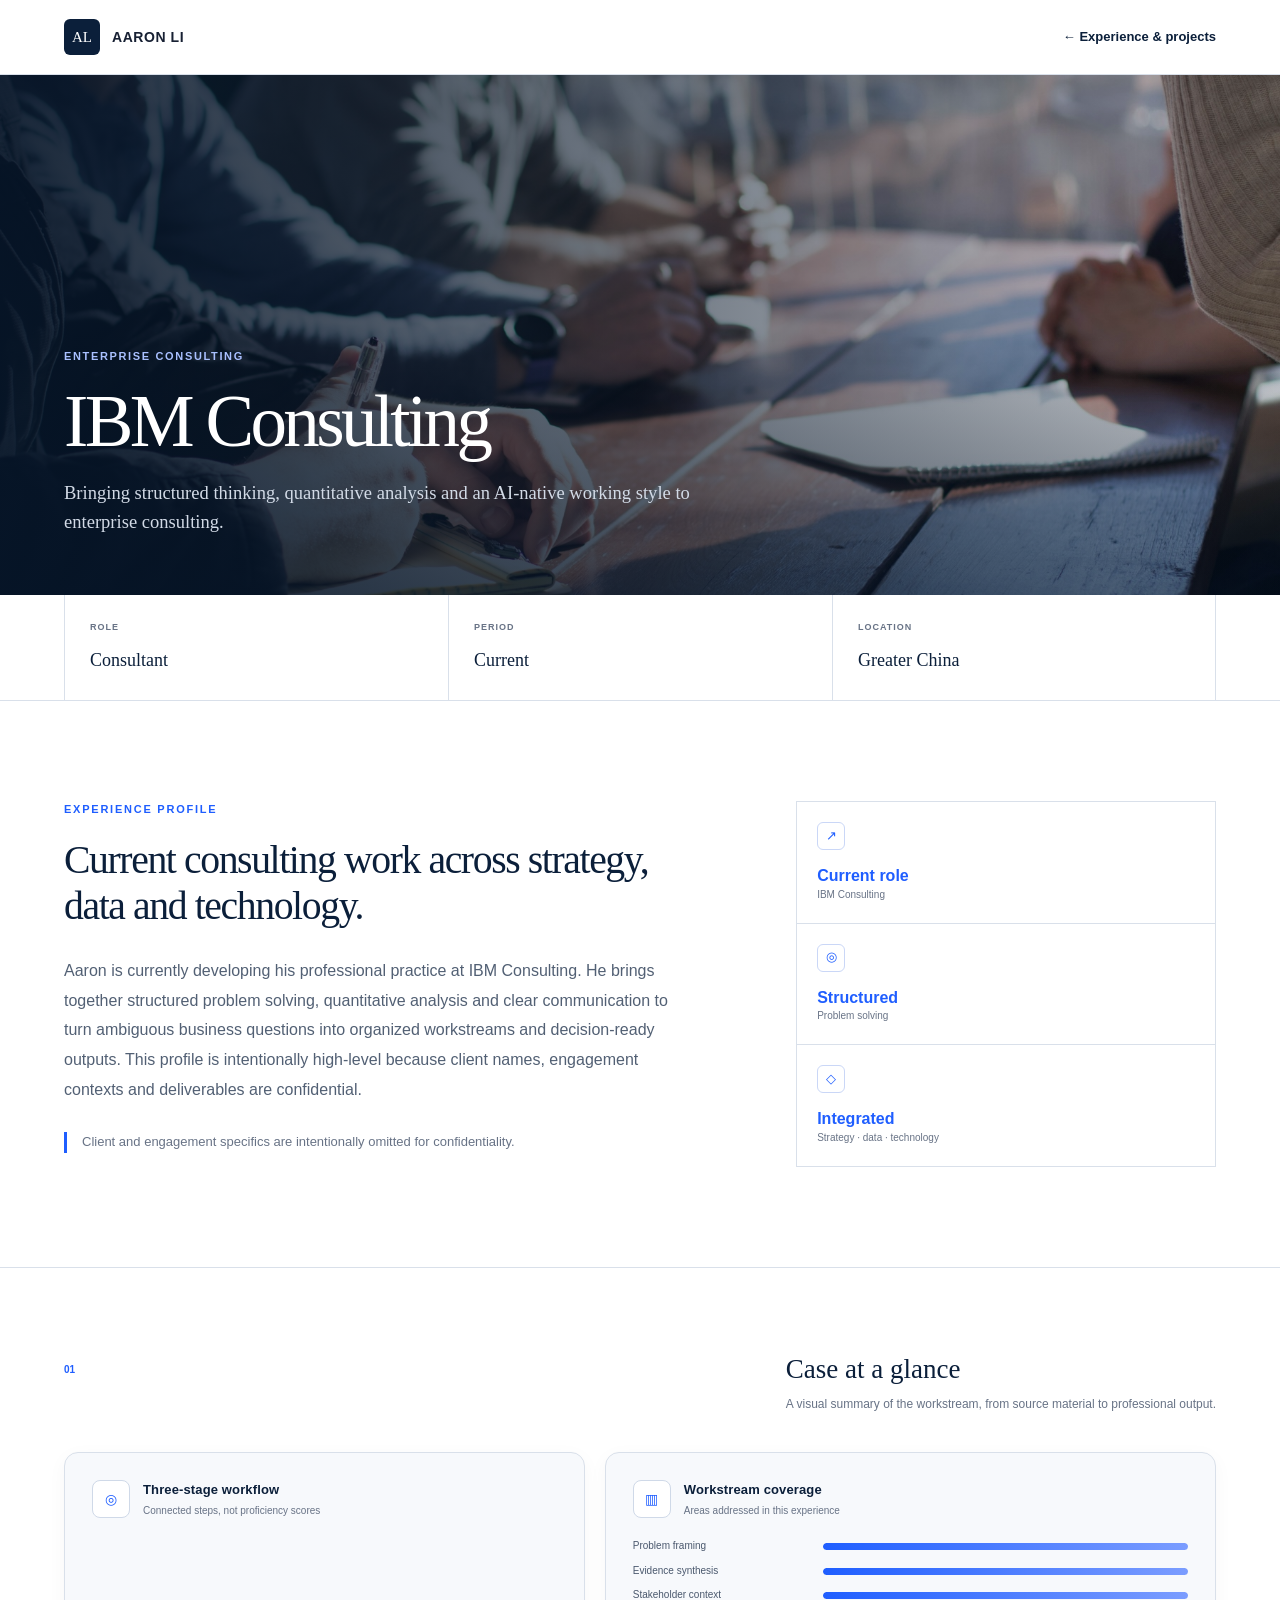
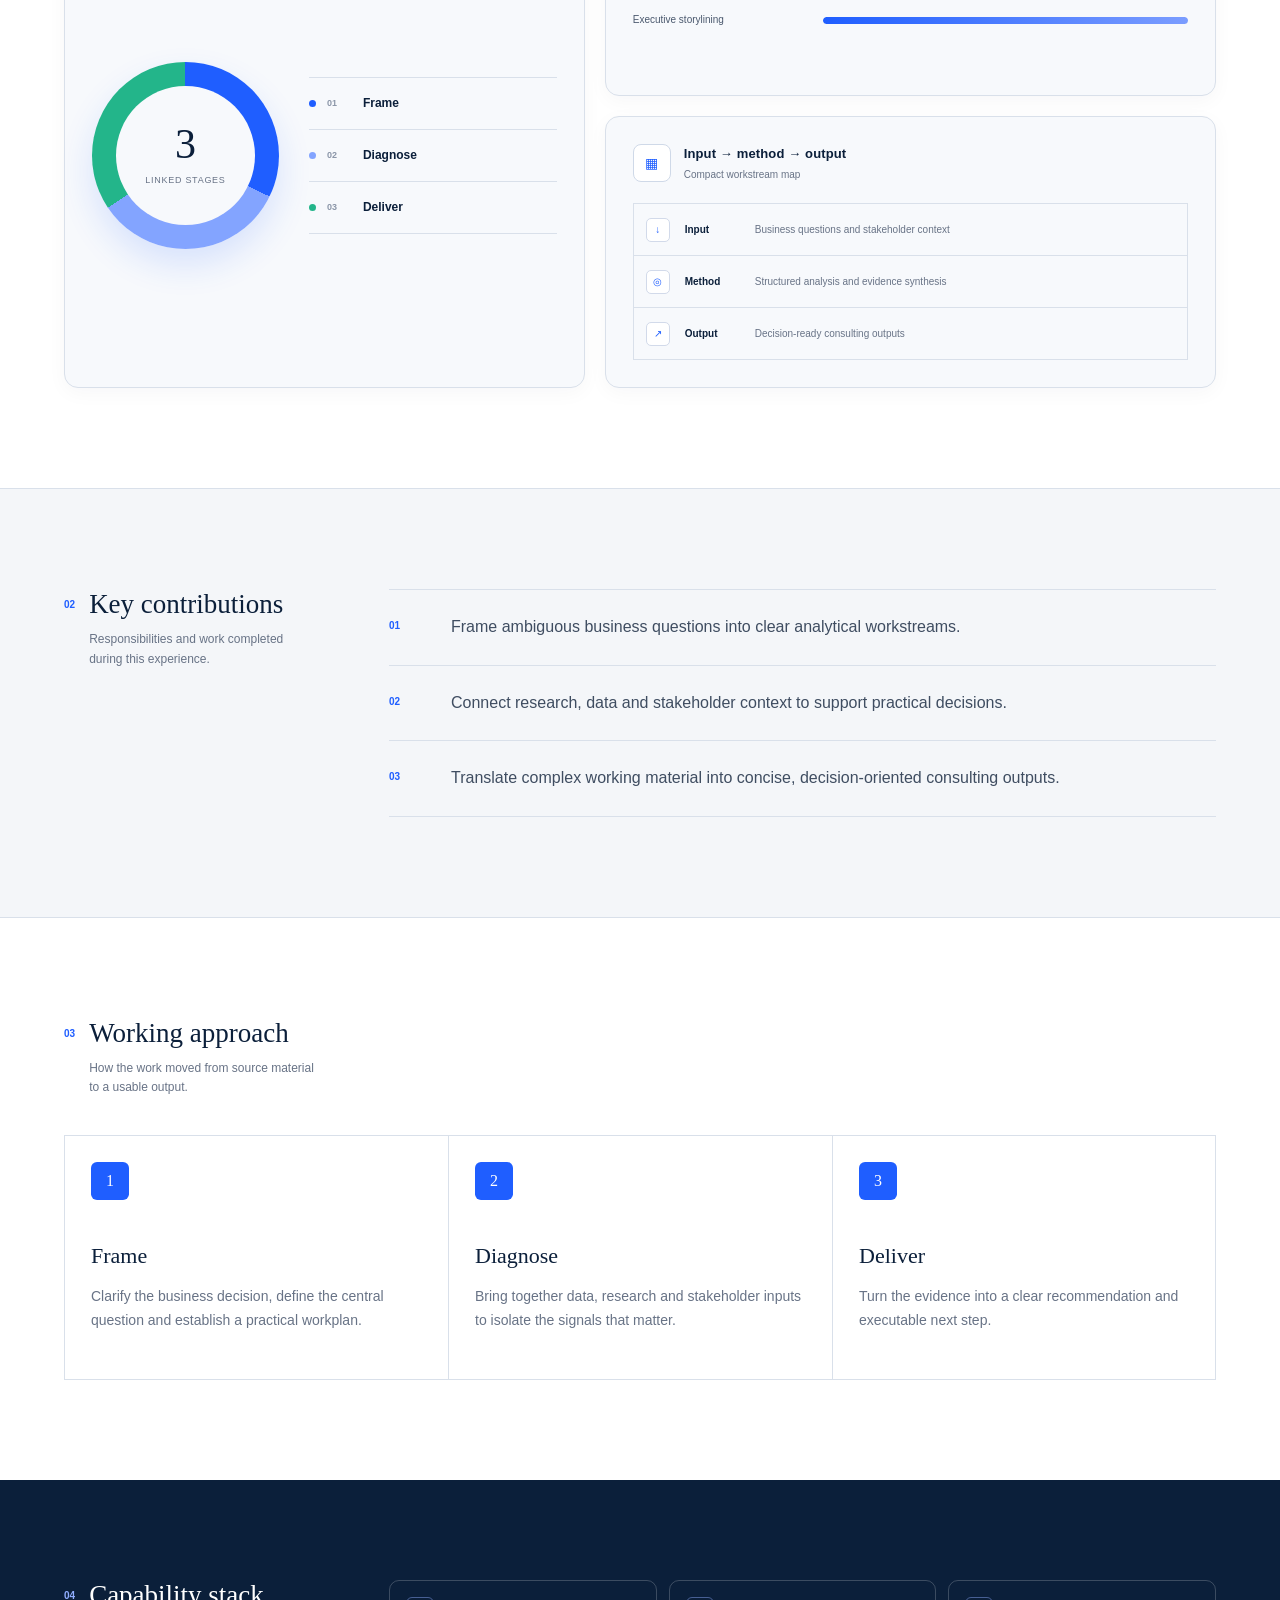
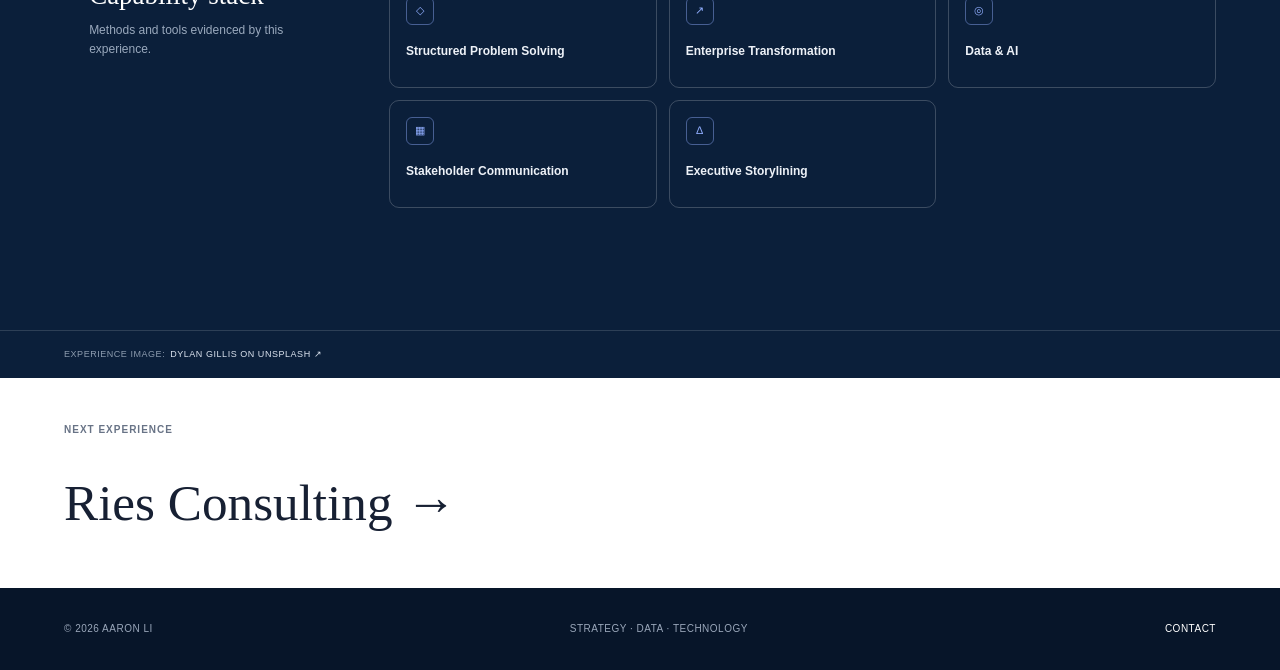
==== experience.html @ 11e4bb48 "Add files via upload" ====
<!doctype html>
<html lang="en">
  <head>
    <meta charset="utf-8" />
    <meta name="viewport" content="width=device-width, initial-scale=1" />
    <meta
      name="description"
      content="Detailed professional experience of Aaron Li."
    />
    <title>Experience | Aaron Li</title>
    <link rel="stylesheet" href="assets/css/style.css?v=20260729-guosen" />
  </head>
  <body data-page="experience">
    <header class="site-header">
      <div class="container nav-wrap">
        <a class="brand" href="index.html" aria-label="Aaron Li home">
          <span class="brand-mark">AL</span>
          <span class="brand-name">Aaron Li</span>
        </a>
        <a class="back-link" href="index.html#experience">
          ← Experience &amp; projects
        </a>
      </div>
    </header>

    <main id="experienceContent">
      <section class="detail-loading">
        <div class="container">
          <p>Loading experience profile…</p>
        </div>
      </section>
    </main>

    <footer class="site-footer">
      <div class="container footer-grid">
        <span>© 2026 Aaron Li</span>
        <span>Strategy · Data · Technology</span>
        <a href="mailto:zli162975@gmail.com">Contact</a>
      </div>
    </footer>

    <script src="assets/js/site.js?v=20260729-guosen" defer></script>
  </body>
</html>
---- assets/css/style.css ----
:root {
  --navy: #0b1f3a;
  --navy-2: #142c4d;
  --blue: #1f5eff;
  --blue-dark: #1647c9;
  --sky: #eaf1ff;
  --text: #172033;
  --muted: #687386;
  --line: #d9e0ea;
  --soft: #f4f6f9;
  --white: #ffffff;
  --serif: Georgia, "Times New Roman", serif;
  --sans: -apple-system, BlinkMacSystemFont, "Segoe UI", Helvetica, Arial,
    sans-serif;
  --shadow: 0 18px 50px rgba(17, 33, 59, 0.1);
}

* {
  box-sizing: border-box;
}

html {
  scroll-behavior: smooth;
}

body {
  background: var(--white);
  color: var(--text);
  font-family: var(--sans);
  font-size: 16px;
  line-height: 1.6;
  margin: 0;
}

body::selection {
  background: var(--blue);
  color: var(--white);
}

img {
  display: block;
  max-width: 100%;
}

a {
  color: inherit;
  text-decoration: none;
}

button,
a {
  -webkit-tap-highlight-color: transparent;
}

a:focus-visible,
button:focus-visible {
  outline: 3px solid rgba(31, 94, 255, 0.35);
  outline-offset: 3px;
}

.container {
  margin: 0 auto;
  max-width: 1200px;
  padding-left: 24px;
  padding-right: 24px;
  width: 100%;
}

.site-header {
  background: rgba(255, 255, 255, 0.96);
  border-bottom: 1px solid var(--line);
  position: sticky;
  top: 0;
  z-index: 100;
  backdrop-filter: blur(14px);
}

.nav-wrap {
  align-items: center;
  display: flex;
  height: 74px;
  justify-content: space-between;
}

.brand {
  align-items: center;
  display: inline-flex;
  gap: 12px;
}

.brand-mark {
  align-items: center;
  background: var(--navy);
  border-radius: 6px;
  color: var(--white);
  display: inline-flex;
  font-family: var(--serif);
  font-size: 15px;
  height: 36px;
  justify-content: center;
  width: 36px;
}

.brand-name {
  font-size: 14px;
  font-weight: 700;
  letter-spacing: 0.04em;
  text-transform: uppercase;
}

.main-nav {
  align-items: center;
  display: flex;
  gap: 30px;
}

.main-nav a {
  color: #4c586b;
  font-size: 13px;
  font-weight: 600;
  transition: color 160ms ease;
}

.main-nav a:hover {
  color: var(--blue);
}

.main-nav .nav-resume {
  background: var(--navy);
  border-radius: 6px;
  color: var(--white);
  padding: 10px 16px;
  transition:
    background 160ms ease,
    transform 160ms ease;
}

.main-nav .nav-resume:hover {
  background: var(--blue);
  color: var(--white);
  transform: translateY(-1px);
}

.menu-button {
  background: transparent;
  border: 1px solid var(--line);
  border-radius: 6px;
  color: var(--navy);
  display: none;
  font: inherit;
  font-size: 12px;
  font-weight: 700;
  padding: 8px 12px;
  text-transform: uppercase;
}

.back-link {
  color: var(--navy);
  font-size: 13px;
  font-weight: 700;
}

.back-link:hover {
  color: var(--blue);
}

.hero {
  background:
    radial-gradient(circle at 88% 18%, rgba(75, 126, 255, 0.18), transparent 28%),
    linear-gradient(135deg, #f7f9fc 0%, #edf2f9 100%);
  border-bottom: 1px solid var(--line);
  overflow: hidden;
}

.hero-grid {
  align-items: center;
  display: grid;
  gap: clamp(56px, 8vw, 110px);
  grid-template-columns: minmax(0, 1.08fr) minmax(380px, 0.92fr);
  min-height: 720px;
  padding-bottom: 72px;
  padding-top: 72px;
}

.profile-name {
  color: var(--navy);
  font-family: var(--serif);
  font-size: clamp(28px, 2.7vw, 40px);
  font-weight: 400;
  letter-spacing: -0.025em;
  line-height: 1;
  margin: 0 0 22px;
}

.current-badge {
  align-items: center;
  background: var(--white);
  border: 1px solid #cfd8e7;
  border-radius: 999px;
  color: var(--navy);
  display: inline-flex;
  font-size: 12px;
  font-weight: 700;
  gap: 10px;
  margin-bottom: 34px;
  padding: 9px 14px;
  box-shadow: 0 8px 30px rgba(12, 37, 73, 0.06);
}

.live-dot {
  background: #18b67b;
  border-radius: 50%;
  box-shadow: 0 0 0 5px rgba(24, 182, 123, 0.13);
  height: 8px;
  width: 8px;
}

.section-label {
  color: var(--navy);
  font-size: 11px;
  font-weight: 800;
  letter-spacing: 0.16em;
  margin: 0 0 18px;
  text-transform: uppercase;
}

.section-label.blue {
  color: var(--blue);
}

.section-label.light {
  color: #8fb0ff;
}

.hero h1 {
  color: var(--navy);
  font-family: var(--serif);
  font-size: clamp(54px, 5.7vw, 82px);
  font-weight: 400;
  letter-spacing: -0.045em;
  line-height: 1.03;
  margin: 0;
  max-width: 760px;
}

.hero-lead {
  color: #536075;
  font-family: var(--serif);
  font-size: clamp(19px, 1.7vw, 24px);
  line-height: 1.55;
  margin: 28px 0 0;
  max-width: 680px;
}

.hero-actions {
  display: flex;
  flex-wrap: wrap;
  gap: 12px;
  margin-top: 36px;
}

.button {
  align-items: center;
  border-radius: 6px;
  display: inline-flex;
  font-size: 13px;
  font-weight: 700;
  justify-content: center;
  min-height: 50px;
  padding: 0 21px;
  transition:
    background 160ms ease,
    border 160ms ease,
    color 160ms ease,
    transform 160ms ease;
}

.button:hover {
  transform: translateY(-2px);
}

.button.primary {
  background: var(--blue);
  border: 1px solid var(--blue);
  color: var(--white);
}

.button.primary:hover {
  background: var(--blue-dark);
  border-color: var(--blue-dark);
}

.button.secondary {
  background: var(--white);
  border: 1px solid #c9d2df;
  color: var(--navy);
}

.button.secondary:hover {
  border-color: var(--blue);
  color: var(--blue);
}

.hero-locations {
  display: flex;
  flex-wrap: wrap;
  gap: 20px;
  margin-top: 42px;
}

.hero-locations span {
  color: #6d7889;
  font-size: 12px;
  font-weight: 600;
}

.hero-locations span + span::before {
  color: #a6afbd;
  content: "·";
  margin-right: 20px;
}

.hero-photo-wrap {
  margin-left: auto;
  max-width: 485px;
  position: relative;
  width: 100%;
}

.hero-photo {
  background: #cbd7e9;
  border-radius: 18px;
  box-shadow: var(--shadow);
  height: 580px;
  overflow: hidden;
}

.hero-photo img {
  height: 100%;
  object-fit: cover;
  object-position: center 28%;
  width: 100%;
}

.quick-facts {
  background: var(--white);
  border-bottom: 1px solid var(--line);
}

.fact-grid {
  display: grid;
  grid-template-columns: repeat(4, 1fr);
}

.fact {
  border-left: 1px solid var(--line);
  display: flex;
  flex-direction: column;
  min-height: 132px;
  padding: 27px 28px;
}

.fact:last-child {
  border-right: 1px solid var(--line);
}

.fact strong {
  color: var(--navy);
  font-family: var(--serif);
  font-size: 34px;
  font-weight: 400;
}

.fact span {
  color: var(--muted);
  font-size: 11px;
  margin-top: auto;
}

.language-highlight {
  background: var(--navy);
  color: var(--white);
}

.language-highlight-grid {
  align-items: center;
  display: grid;
  gap: 50px;
  grid-template-columns: 0.72fr 1.28fr;
  min-height: 142px;
  padding-bottom: 26px;
  padding-top: 26px;
}

.language-highlight-grid > div:first-child {
  display: flex;
  flex-direction: column;
  gap: 6px;
}

.language-highlight-grid > div:first-child span {
  color: #8eacff;
  font-size: 10px;
  font-weight: 800;
  letter-spacing: 0.12em;
  text-transform: uppercase;
}

.language-highlight-grid > div:first-child strong {
  font-family: var(--serif);
  font-size: 20px;
  font-weight: 400;
  line-height: 1.35;
}

.language-cards {
  display: grid;
  gap: 10px;
  grid-template-columns: repeat(4, 1fr);
}

.language-cards span {
  background: rgba(255, 255, 255, 0.07);
  border: 1px solid rgba(255, 255, 255, 0.18);
  border-radius: 8px;
  font-family: var(--serif);
  font-size: 17px;
  padding: 17px 14px;
  text-align: center;
}

.section {
  padding-bottom: 100px;
  padding-top: 100px;
}

.section-soft {
  background: var(--soft);
  border-bottom: 1px solid var(--line);
  border-top: 1px solid var(--line);
}

.split-heading {
  align-items: start;
  display: grid;
  gap: clamp(54px, 9vw, 130px);
  grid-template-columns: 1fr 0.9fr;
}

.split-heading h2,
.section-heading h2,
.capability-section h2,
.education-copy h2,
.contact-section h2,
.detail-overview h2 {
  color: var(--navy);
  font-family: var(--serif);
  font-size: clamp(40px, 4.3vw, 62px);
  font-weight: 400;
  letter-spacing: -0.035em;
  line-height: 1.12;
  margin: 0;
}

.body-copy > p {
  color: #4d596c;
  font-family: var(--serif);
  font-size: 20px;
  line-height: 1.65;
  margin: 0;
}

.body-copy > p + p {
  margin-top: 22px;
}

.principles {
  border-top: 1px solid var(--line);
  display: flex;
  flex-direction: column;
  gap: 12px;
  margin-top: 34px;
  padding-top: 24px;
}

.principles span {
  color: var(--navy);
  font-size: 12px;
  font-weight: 700;
  letter-spacing: 0.03em;
}

.section-heading {
  align-items: end;
  display: grid;
  gap: 60px;
  grid-template-columns: 1fr 0.55fr;
  margin-bottom: 48px;
}

.section-heading > p {
  color: var(--muted);
  font-family: var(--serif);
  font-size: 18px;
  line-height: 1.55;
  margin: 0;
}

.experience-grid {
  display: grid;
  gap: 22px;
  grid-template-columns: repeat(3, minmax(0, 1fr));
}

.experience-card {
  background: var(--white);
  border: 1px solid var(--line);
  border-radius: 12px;
  box-shadow: 0 5px 18px rgba(17, 33, 59, 0.04);
  min-width: 0;
  overflow: hidden;
  transition:
    box-shadow 180ms ease,
    transform 180ms ease;
}

.experience-card:hover {
  box-shadow: var(--shadow);
  transform: translateY(-5px);
}

.experience-card > a {
  display: flex;
  flex-direction: column;
  height: 100%;
}

.card-image {
  height: 220px;
  overflow: hidden;
  position: relative;
}

.card-image::after {
  background: linear-gradient(to top, rgba(11, 31, 58, 0.45), transparent 55%);
  content: "";
  inset: 0;
  position: absolute;
}

.card-image img {
  height: 100%;
  object-fit: cover;
  transition: transform 350ms ease;
  width: 100%;
}

.experience-card:hover .card-image img {
  transform: scale(1.03);
}

.card-category,
.card-current {
  border-radius: 999px;
  font-size: 10px;
  font-weight: 800;
  letter-spacing: 0.08em;
  padding: 7px 10px;
  position: absolute;
  text-transform: uppercase;
  top: 14px;
  z-index: 2;
}

.card-category {
  background: rgba(255, 255, 255, 0.93);
  color: var(--navy);
  left: 14px;
}

.card-current {
  background: #18b67b;
  color: var(--white);
  right: 14px;
}

.card-body {
  display: flex;
  flex: 1;
  flex-direction: column;
  padding: 25px;
}

.card-meta {
  color: var(--muted);
  display: flex;
  font-size: 10px;
  font-weight: 700;
  justify-content: space-between;
  letter-spacing: 0.04em;
  text-transform: uppercase;
}

.card-body h3 {
  color: var(--navy);
  font-family: var(--serif);
  font-size: 29px;
  font-weight: 400;
  letter-spacing: -0.025em;
  line-height: 1.1;
  margin: 20px 0 4px;
}

.card-role {
  color: var(--blue);
  font-size: 12px;
  font-weight: 700;
  margin: 0;
}

.card-description {
  color: #586477;
  font-size: 14px;
  line-height: 1.62;
  margin: 20px 0 28px;
}

.card-link {
  align-items: center;
  border-top: 1px solid var(--line);
  color: var(--navy);
  display: flex;
  font-size: 12px;
  font-weight: 800;
  justify-content: space-between;
  margin-top: auto;
  padding-top: 17px;
}

.card-link b {
  color: var(--blue);
  font-size: 18px;
}

.experience-card.featured {
  grid-column: span 2;
}

.experience-card.featured > a {
  display: grid;
  grid-template-columns: 1.05fr 0.95fr;
}

.experience-card.featured .card-image {
  height: 100%;
  min-height: 430px;
}

.experience-card.featured .card-body {
  padding: 34px;
}

.experience-card.featured .card-body h3 {
  font-size: 40px;
  margin-top: 46px;
}

.capability-section {
  background: var(--white);
}

.capability-grid {
  align-items: stretch;
  display: grid;
  gap: 70px;
  grid-template-columns: 1.08fr 0.92fr;
}

.capability-intro {
  color: var(--muted);
  font-family: var(--serif);
  font-size: 17px;
  margin: 22px 0 38px;
}

.domain-grid {
  border-left: 1px solid var(--line);
  border-top: 1px solid var(--line);
  display: grid;
  grid-template-columns: repeat(2, minmax(0, 1fr));
}

.domain-grid article {
  border-bottom: 1px solid var(--line);
  border-right: 1px solid var(--line);
  min-height: 190px;
  padding: 22px;
}

.domain-grid article > span {
  color: var(--blue);
  font-size: 9px;
  font-weight: 800;
  letter-spacing: 0.08em;
}

.domain-grid article > strong {
  color: var(--navy);
  display: block;
  font-family: var(--serif);
  font-size: 20px;
  font-weight: 400;
  line-height: 1.2;
  margin-top: 26px;
}

.domain-grid article > p {
  color: var(--muted);
  font-size: 12px;
  line-height: 1.65;
  margin: 11px 0 0;
}

.skill-panel {
  background: var(--navy);
  border-radius: 14px;
  color: var(--white);
  padding: 38px;
}

.skill-panel .section-label {
  color: #93afff;
}

.skill-list {
  display: flex;
  flex-wrap: wrap;
  gap: 10px;
}

.skill-list span {
  border: 1px solid rgba(255, 255, 255, 0.2);
  border-radius: 999px;
  color: #e6ebf5;
  font-size: 12px;
  padding: 10px 14px;
}

.section-dark {
  background: var(--navy);
  color: var(--white);
}

.education-grid {
  align-items: center;
  display: grid;
  gap: clamp(60px, 10vw, 140px);
  grid-template-columns: 1.1fr 0.9fr;
}

.education-copy h2 {
  color: var(--white);
}

.education-item {
  border-top: 1px solid rgba(255, 255, 255, 0.18);
  margin-top: 35px;
  padding-top: 22px;
}

.education-item > div {
  align-items: baseline;
  display: flex;
  gap: 20px;
}

.education-item span {
  color: #93afff;
  font-size: 10px;
  font-weight: 700;
  letter-spacing: 0.07em;
  min-width: 95px;
}

.education-item strong {
  font-family: var(--serif);
  font-size: 19px;
  font-weight: 400;
}

.education-item p {
  color: #b9c3d2;
  font-size: 14px;
  margin: 9px 0 0 115px;
}

.exchange-row {
  border-top: 1px solid rgba(255, 255, 255, 0.18);
  display: grid;
  gap: 10px;
  grid-template-columns: 1.2fr 1fr 1fr;
  margin-top: 35px;
  padding-top: 22px;
}

.exchange-row span {
  color: #8998ad;
  font-size: 10px;
  letter-spacing: 0.08em;
  text-transform: uppercase;
}

.exchange-row strong {
  font-family: var(--serif);
  font-size: 16px;
  font-weight: 400;
}

.resume-preview {
  background: var(--white);
  border-radius: 12px;
  box-shadow: 0 26px 70px rgba(0, 0, 0, 0.25);
  color: var(--navy);
  overflow: hidden;
  transform: rotate(1deg);
  transition: transform 180ms ease;
}

.resume-preview:hover {
  transform: rotate(0deg) translateY(-4px);
}

.resume-preview > img {
  aspect-ratio: 0.773;
  object-fit: cover;
  object-position: top;
  width: 100%;
}

.resume-preview > div {
  align-items: center;
  display: flex;
  justify-content: space-between;
  padding: 20px;
}

.resume-preview span {
  color: var(--muted);
  font-size: 11px;
}

.resume-preview strong {
  color: var(--blue);
  font-size: 12px;
}

.contact-grid {
  align-items: end;
  display: grid;
  gap: 80px;
  grid-template-columns: 1.25fr 0.75fr;
}

.contact-details {
  border-top: 1px solid var(--line);
  padding-top: 22px;
}

.contact-details a {
  color: var(--blue);
  font-family: var(--serif);
  font-size: clamp(21px, 2.2vw, 30px);
}

.contact-details a:hover {
  text-decoration: underline;
}

.contact-details p {
  color: var(--muted);
  font-size: 12px;
  margin: 16px 0 0;
}

.site-footer {
  background: #071529;
  color: #9aa7ba;
}

.footer-grid {
  align-items: center;
  display: flex;
  font-size: 10px;
  justify-content: space-between;
  letter-spacing: 0.05em;
  min-height: 82px;
  text-transform: uppercase;
}

.footer-grid a {
  color: var(--white);
}

/* Experience detail page */

.detail-loading {
  min-height: 70vh;
  padding-top: 100px;
}

.detail-hero {
  background: var(--navy);
  height: 520px;
  overflow: hidden;
  position: relative;
}

.detail-hero > img {
  height: 100%;
  object-fit: cover;
  width: 100%;
}

.detail-overlay {
  background:
    linear-gradient(90deg, rgba(6, 21, 40, 0.92) 0%, rgba(6, 21, 40, 0.56) 52%, rgba(6, 21, 40, 0.16) 100%),
    linear-gradient(to top, rgba(6, 21, 40, 0.48), transparent 50%);
  inset: 0;
  position: absolute;
}

.detail-hero-copy {
  bottom: 58px;
  color: var(--white);
  left: 50%;
  position: absolute;
  transform: translateX(-50%);
}

.detail-category {
  color: #a9c0ff;
  font-size: 11px;
  font-weight: 800;
  letter-spacing: 0.15em;
  margin: 0 0 20px;
  text-transform: uppercase;
}

.detail-hero h1 {
  font-family: var(--serif);
  font-size: clamp(46px, 5.7vw, 76px);
  font-weight: 400;
  letter-spacing: -0.05em;
  line-height: 0.98;
  margin: 0;
  max-width: 850px;
}

.detail-hero-copy > p:last-child {
  color: #d2dae6;
  font-family: var(--serif);
  font-size: clamp(16px, 1.45vw, 21px);
  line-height: 1.55;
  margin: 22px 0 0;
  max-width: 700px;
}

.detail-facts {
  background: var(--white);
  border-bottom: 1px solid var(--line);
}

.detail-fact-grid {
  display: grid;
  grid-template-columns: repeat(3, 1fr);
}

.detail-fact-grid > div {
  border-left: 1px solid var(--line);
  display: flex;
  flex-direction: column;
  min-height: 105px;
  padding: 25px;
}

.detail-fact-grid > div:last-child {
  border-right: 1px solid var(--line);
}

.detail-fact-grid span {
  color: var(--muted);
  font-size: 9px;
  font-weight: 800;
  letter-spacing: 0.11em;
  text-transform: uppercase;
}

.detail-fact-grid strong {
  color: var(--navy);
  font-family: var(--serif);
  font-size: 18px;
  font-weight: 400;
  margin-top: auto;
}

.detail-overview-grid {
  align-items: start;
  display: grid;
  gap: clamp(55px, 8vw, 105px);
  grid-template-columns: 1.2fr 0.8fr;
}

.detail-overview h2 {
  font-size: clamp(30px, 3.1vw, 44px);
  line-height: 1.18;
}

.detail-summary {
  color: #526074;
  font-size: 16px;
  line-height: 1.85;
  margin: 26px 0 0;
  max-width: 760px;
}

.confidential {
  border-left: 3px solid var(--blue);
  color: var(--muted);
  font-size: 13px;
  margin: 28px 0 0;
  padding-left: 15px;
}

.metric-cards {
  border-left: 1px solid var(--line);
  border-top: 1px solid var(--line);
}

.metric-cards > div {
  border-bottom: 1px solid var(--line);
  border-right: 1px solid var(--line);
  display: flex;
  flex-direction: column;
  min-height: 104px;
  padding: 20px;
  position: relative;
  transition:
    background 180ms ease,
    box-shadow 180ms ease,
    transform 180ms ease;
}

.metric-cards i {
  align-items: center;
  border: 1px solid #cad7f7;
  border-radius: 6px;
  color: var(--blue);
  display: inline-flex;
  font-size: 13px;
  font-style: normal;
  height: 28px;
  justify-content: center;
  margin-bottom: 15px;
  width: 28px;
}

.metric-cards strong {
  color: var(--blue);
  font-size: 16px;
  font-weight: 700;
  line-height: 1.35;
}

.metric-cards span {
  color: var(--muted);
  font-size: 10px;
  margin-top: auto;
}

.detail-section-grid {
  align-items: start;
  display: grid;
  gap: 55px;
  grid-template-columns: minmax(270px, 0.45fr) minmax(0, 1.55fr);
}

.detail-section-title {
  align-items: flex-start;
  display: flex;
  gap: 14px;
}

.detail-section-title > span {
  color: var(--blue);
  font-size: 10px;
  font-weight: 800;
  padding-top: 8px;
}

.detail-section-title h2 {
  color: var(--navy);
  font-family: var(--serif);
  font-size: 27px;
  font-weight: 400;
  line-height: 1.15;
  margin: 0;
  white-space: nowrap;
}

.detail-section-title > div {
  min-width: 0;
}

.detail-section-title p {
  color: var(--muted);
  font-size: 12px;
  line-height: 1.6;
  margin: 10px 0 0;
  max-width: 230px;
}

.detail-tools .detail-section-title p {
  color: #9aa9bd;
}

.detail-section-title.horizontal {
  margin-bottom: 38px;
}

.detail-visuals {
  border-top: 1px solid var(--line);
  padding-top: 86px;
}

.visual-heading {
  align-items: start;
  display: flex;
  justify-content: space-between;
}

.visual-heading p {
  max-width: 440px;
}

.visual-dashboard {
  display: grid;
  gap: 20px;
  grid-template-columns: minmax(0, 0.92fr) minmax(0, 1.08fr);
}

.visual-stack {
  display: grid;
  gap: 20px;
  grid-template-rows: auto 1fr;
}

.visual-card {
  background: #f7f9fc;
  border: 1px solid var(--line);
  border-radius: 14px;
  box-shadow: 0 5px 20px rgba(17, 33, 59, 0.035);
  min-width: 0;
  padding: 27px;
  transition:
    border-color 220ms ease,
    box-shadow 220ms ease,
    transform 220ms ease;
}

.visual-card-header {
  align-items: center;
  display: flex;
  gap: 13px;
}

.visual-card-header > div {
  display: flex;
  flex-direction: column;
  min-width: 0;
}

.visual-card-header strong {
  color: var(--navy);
  font-size: 13px;
  letter-spacing: 0.01em;
}

.visual-card-header small {
  color: var(--muted);
  font-size: 10px;
  line-height: 1.45;
  margin-top: 3px;
}

.mini-icon {
  align-items: center;
  background: var(--white);
  border: 1px solid #cfd9e8;
  border-radius: 8px;
  color: var(--blue);
  display: inline-flex;
  flex: 0 0 auto;
  font-size: 14px;
  height: 38px;
  justify-content: center;
  width: 38px;
}

.process-card {
  display: flex;
  flex-direction: column;
  min-height: 486px;
}

.ring-composition {
  align-items: center;
  display: grid;
  flex: 1;
  gap: 30px;
  grid-template-columns: minmax(180px, 0.86fr) minmax(0, 1.14fr);
  margin-top: 32px;
}

.process-ring {
  align-items: center;
  aspect-ratio: 1;
  background: conic-gradient(
    var(--blue) 0deg 116deg,
    #83a4ff 116deg 236deg,
    #23b58a 236deg 360deg
  );
  border-radius: 50%;
  box-shadow: 0 16px 34px rgba(31, 94, 255, 0.14);
  display: flex;
  justify-content: center;
  margin: 0 auto;
  max-width: 218px;
  padding: 24px;
  transition:
    box-shadow 260ms ease,
    transform 380ms cubic-bezier(0.2, 0.75, 0.25, 1);
  width: 100%;
}

.process-ring > div {
  align-items: center;
  background: #f7f9fc;
  border-radius: 50%;
  display: flex;
  flex-direction: column;
  height: 100%;
  justify-content: center;
  text-align: center;
  width: 100%;
}

.process-ring strong {
  color: var(--navy);
  font-family: var(--serif);
  font-size: 42px;
  font-weight: 400;
  line-height: 1;
}

.process-ring span {
  color: var(--muted);
  font-size: 9px;
  letter-spacing: 0.08em;
  margin-top: 8px;
  text-transform: uppercase;
}

.process-legend {
  border-top: 1px solid var(--line);
}

.process-legend > div {
  align-items: center;
  border-bottom: 1px solid var(--line);
  display: grid;
  gap: 10px;
  grid-template-columns: 8px 26px 1fr;
  min-height: 52px;
}

.process-legend .legend-dot {
  border-radius: 50%;
  height: 7px;
  width: 7px;
}

.legend-dot.dot-1 {
  background: var(--blue);
}

.legend-dot.dot-2 {
  background: #83a4ff;
}

.legend-dot.dot-3 {
  background: #23b58a;
}

.process-legend span {
  color: #8b96a8;
  font-size: 9px;
  font-weight: 800;
}

.process-legend strong {
  color: var(--navy);
  font-size: 12px;
  line-height: 1.35;
}

.coverage-card {
  min-height: 244px;
}

.coverage-bars {
  display: grid;
  gap: 12px;
  margin-top: 22px;
}

.coverage-bars > div {
  align-items: center;
  display: grid;
  gap: 15px;
  grid-template-columns: minmax(110px, 0.48fr) minmax(120px, 1fr);
}

.coverage-bars span {
  color: #4a586d;
  font-size: 10px;
  line-height: 1.25;
}

.coverage-bars > div > i {
  background: #e4e9f1;
  border-radius: 999px;
  display: block;
  height: 7px;
  overflow: hidden;
}

.coverage-bars b {
  background: linear-gradient(90deg, var(--blue), #7b9dff);
  border-radius: inherit;
  display: block;
  height: 100%;
  transform-origin: left center;
  transition: transform 720ms cubic-bezier(0.2, 0.8, 0.2, 1);
  transition-delay: var(--bar-delay);
  width: 100%;
}

.workflow-table-card {
  min-height: 222px;
}

.workflow-table {
  border-left: 1px solid var(--line);
  border-top: 1px solid var(--line);
  margin-top: 21px;
}

.workflow-table > div {
  align-items: center;
  border-bottom: 1px solid var(--line);
  border-right: 1px solid var(--line);
  display: grid;
  gap: 12px;
  grid-template-columns: 27px 58px 1fr;
  min-height: 52px;
  padding: 8px 12px;
}

.workflow-icon {
  align-items: center;
  background: var(--white);
  border: 1px solid #d2daea;
  border-radius: 5px;
  color: var(--blue);
  display: flex;
  font-size: 10px;
  height: 24px;
  justify-content: center;
  width: 24px;
}

.workflow-table strong {
  color: var(--navy);
  font-size: 10px;
}

.workflow-table p {
  color: var(--muted);
  font-size: 10px;
  line-height: 1.45;
  margin: 0;
}

.report-modules-section {
  background: #edf2f9;
  border-bottom: 1px solid var(--line);
  border-top: 1px solid var(--line);
}

.report-heading p {
  max-width: 470px;
}

.report-module-grid {
  display: grid;
  gap: 18px;
  grid-template-columns: repeat(2, minmax(0, 1fr));
}

.report-module-card {
  background: var(--white);
  border: 1px solid #d5deeb;
  border-radius: 13px;
  box-shadow: 0 5px 20px rgba(17, 33, 59, 0.035);
  min-height: 330px;
  padding: 28px;
  transition:
    border-color 200ms ease,
    box-shadow 200ms ease,
    transform 200ms ease;
}

.report-module-index {
  align-items: center;
  display: flex;
  justify-content: space-between;
}

.report-module-index span {
  color: var(--blue);
  font-size: 9px;
  font-weight: 800;
  letter-spacing: 0.12em;
}

.report-module-index i {
  align-items: center;
  border: 1px solid #c9d7f5;
  border-radius: 6px;
  color: var(--blue);
  display: flex;
  font-size: 11px;
  font-style: normal;
  height: 30px;
  justify-content: center;
  width: 30px;
}

.report-module-card h3 {
  color: var(--navy);
  font-family: var(--serif);
  font-size: 25px;
  font-weight: 400;
  letter-spacing: -0.02em;
  line-height: 1.2;
  margin: 30px 0 8px;
}

.report-module-scope {
  color: var(--blue);
  font-size: 10px;
  font-weight: 700;
  letter-spacing: 0.04em;
  margin: 0;
  text-transform: uppercase;
}

.report-module-finding {
  border-top: 1px solid var(--line);
  margin-top: 24px;
  padding-top: 20px;
}

.report-module-finding strong {
  color: #8792a4;
  display: block;
  font-size: 9px;
  letter-spacing: 0.1em;
  text-transform: uppercase;
}

.report-module-finding p {
  color: #4f5c70;
  font-size: 13px;
  line-height: 1.75;
  margin: 10px 0 0;
}

.contribution-list {
  border-top: 1px solid var(--line);
}

.contribution-list > div {
  align-items: start;
  border-bottom: 1px solid var(--line);
  display: grid;
  gap: 22px;
  grid-template-columns: 40px 1fr;
  padding: 23px 0;
  transition:
    background 180ms ease,
    padding 180ms ease;
}

.contribution-list span {
  color: var(--blue);
  font-size: 10px;
  font-weight: 800;
  padding-top: 5px;
}

.contribution-list p {
  color: #3f4d61;
  font-size: 16px;
  line-height: 1.78;
  margin: 0;
}

.approach-grid {
  display: grid;
  grid-template-columns: repeat(3, 1fr);
}

.approach-grid article {
  border: 1px solid var(--line);
  border-right: 0;
  min-height: 245px;
  padding: 26px;
  transition:
    border-color 200ms ease,
    box-shadow 200ms ease,
    transform 200ms ease;
}

.approach-grid article:last-child {
  border-right: 1px solid var(--line);
}

.approach-grid article > span {
  align-items: center;
  background: var(--blue);
  border-radius: 6px;
  color: var(--white);
  display: flex;
  font-family: var(--serif);
  height: 38px;
  justify-content: center;
  width: 38px;
}

.approach-grid h3 {
  color: var(--navy);
  font-family: var(--serif);
  font-size: 22px;
  font-weight: 400;
  margin: 38px 0 12px;
}

.approach-grid p {
  color: var(--muted);
  font-size: 14px;
  line-height: 1.7;
  margin: 0;
}

.detail-tools {
  background: var(--navy);
  color: var(--white);
}

.detail-tools .detail-section-title h2 {
  color: var(--white);
}

.detail-tools .detail-section-title > span {
  color: #91aeff;
}

.capability-layout {
  min-height: 250px;
}

.capability-card-grid {
  align-content: start;
  align-items: start;
  display: grid;
  gap: 12px;
  grid-template-columns: repeat(3, minmax(0, 1fr));
}

.capability-card {
  align-items: flex-start;
  border: 1px solid rgba(255, 255, 255, 0.2);
  border-radius: 10px;
  color: #e2e8f2;
  display: flex;
  flex-direction: column;
  min-height: 108px;
  padding: 16px;
  transition:
    background 200ms ease,
    border-color 200ms ease,
    transform 200ms ease;
}

.capability-card i {
  align-items: center;
  border: 1px solid rgba(145, 174, 255, 0.45);
  border-radius: 6px;
  color: #91aeff;
  display: flex;
  font-size: 11px;
  font-style: normal;
  height: 28px;
  justify-content: center;
  width: 28px;
}

.capability-card strong {
  color: #eef2f8;
  font-size: 12px;
  font-weight: 600;
  line-height: 1.45;
  margin-top: 18px;
}

body.motion-ready [data-reveal] {
  opacity: 0;
  transform: translateY(14px);
  transition:
    opacity 520ms ease var(--reveal-delay, 0ms),
    transform 520ms cubic-bezier(0.2, 0.8, 0.2, 1)
      var(--reveal-delay, 0ms);
}

body.motion-ready [data-reveal].is-visible {
  opacity: 1;
  transform: translateY(0);
}

body.motion-ready .coverage-card:not(.is-visible) .coverage-bars b {
  transform: scaleX(0);
}

body.motion-ready .coverage-card.is-visible .coverage-bars b {
  transform: scaleX(1);
}

@media (hover: hover) {
  .metric-cards > div:hover {
    background: #f7f9fd;
    box-shadow: 0 12px 28px rgba(17, 33, 59, 0.08);
    transform: translateY(-3px);
    z-index: 1;
  }

  .visual-card:hover,
  body.motion-ready .visual-card.is-visible:hover {
    border-color: #bdcae1;
    box-shadow: 0 18px 42px rgba(17, 33, 59, 0.09);
    transform: translateY(-4px);
  }

  .process-card:hover .process-ring {
    box-shadow: 0 20px 42px rgba(31, 94, 255, 0.22);
    transform: rotate(5deg) scale(1.015);
  }

  .contribution-list > div:hover {
    background: rgba(255, 255, 255, 0.72);
    padding-left: 12px;
    padding-right: 12px;
  }

  .approach-grid article:hover,
  body.motion-ready .approach-grid article.is-visible:hover {
    border-color: #b8c8e7;
    box-shadow: 0 16px 36px rgba(17, 33, 59, 0.08);
    transform: translateY(-5px);
    z-index: 1;
  }

  .capability-card:hover,
  body.motion-ready .capability-card.is-visible:hover {
    background: rgba(255, 255, 255, 0.07);
    border-color: rgba(145, 174, 255, 0.7);
    transform: translateY(-4px);
  }

  .report-module-card:hover,
  body.motion-ready .report-module-card.is-visible:hover {
    border-color: #b8c8e7;
    box-shadow: 0 18px 40px rgba(17, 33, 59, 0.09);
    transform: translateY(-4px);
  }
}

.photo-credit-line {
  background: var(--navy);
  border-top: 1px solid rgba(255, 255, 255, 0.14);
  color: #8d9caf;
  padding: 16px 0;
}

.photo-credit-line .container {
  display: flex;
  font-size: 9px;
  gap: 5px;
  letter-spacing: 0.06em;
  text-transform: uppercase;
}

.photo-credit-line a {
  color: #dbe3ef;
}

.next-experience {
  background: var(--white);
}

.next-experience a {
  display: block;
  transition:
    background 180ms ease,
    color 180ms ease;
}

.next-experience a:hover {
  background: var(--blue);
  color: var(--white);
}

.next-experience .container {
  display: flex;
  flex-direction: column;
  min-height: 210px;
  padding-bottom: 44px;
  padding-top: 44px;
}

.next-experience span {
  color: var(--muted);
  font-size: 10px;
  font-weight: 800;
  letter-spacing: 0.1em;
  text-transform: uppercase;
}

.next-experience a:hover span {
  color: rgba(255, 255, 255, 0.75);
}

.next-experience strong {
  font-family: var(--serif);
  font-size: clamp(34px, 4vw, 56px);
  font-weight: 400;
  margin-top: auto;
}

/* Click-to-request edit mode */

body.edit-mode [data-edit-id] {
  cursor: crosshair;
}

body.edit-mode .editor-hover {
  outline: 3px dashed #ff9f1c !important;
  outline-offset: -5px;
  position: relative;
  z-index: 8;
}

body.edit-mode .editor-selected {
  outline: 4px solid var(--blue) !important;
  outline-offset: -6px;
  position: relative;
  z-index: 9;
}

body.edit-mode .experience-card.editor-hover,
body.edit-mode .experience-card.editor-selected {
  transform: none;
}

@media (max-width: 980px) {
  .hero-grid {
    gap: 50px;
    grid-template-columns: 1fr 0.86fr;
  }

  .hero-photo {
    height: 520px;
  }

  .experience-grid {
    grid-template-columns: repeat(2, minmax(0, 1fr));
  }

  .experience-card.featured {
    grid-column: span 2;
  }

  .capability-grid,
  .education-grid {
    gap: 55px;
  }
}

@media (max-width: 760px) {
  .nav-wrap {
    height: 66px;
  }

  .menu-button {
    display: block;
  }

  .main-nav {
    align-items: stretch;
    background: var(--white);
    border-bottom: 1px solid var(--line);
    box-shadow: 0 18px 35px rgba(17, 33, 59, 0.1);
    display: none;
    flex-direction: column;
    gap: 0;
    left: 0;
    padding: 15px 24px 24px;
    position: absolute;
    right: 0;
    top: 66px;
  }

  .main-nav.open {
    display: flex;
  }

  .main-nav a {
    border-bottom: 1px solid var(--line);
    padding: 13px 0;
  }

  .main-nav .nav-resume {
    margin-top: 14px;
    text-align: center;
  }

  .hero-grid {
    grid-template-columns: 1fr;
    padding-bottom: 60px;
    padding-top: 56px;
  }

  .hero-photo-wrap {
    margin: 0 auto;
    max-width: 520px;
  }

  .hero-photo {
    height: min(130vw, 620px);
  }

  .fact-grid {
    grid-template-columns: repeat(2, 1fr);
  }

  .fact {
    min-height: 115px;
  }

  .fact:nth-child(3),
  .fact:nth-child(4) {
    border-top: 1px solid var(--line);
  }

  .fact:nth-child(2),
  .fact:nth-child(4) {
    border-right: 1px solid var(--line);
  }

  .language-highlight-grid {
    gap: 22px;
    grid-template-columns: 1fr;
    padding-bottom: 32px;
    padding-top: 32px;
  }

  .language-cards {
    grid-template-columns: repeat(2, 1fr);
  }

  .section {
    padding-bottom: 74px;
    padding-top: 74px;
  }

  .split-heading,
  .section-heading,
  .capability-grid,
  .education-grid,
  .contact-grid,
  .detail-overview-grid,
  .detail-section-grid {
    grid-template-columns: 1fr;
  }

  .split-heading,
  .section-heading,
  .capability-grid,
  .education-grid,
  .contact-grid,
  .detail-overview-grid,
  .detail-section-grid {
    gap: 42px;
  }

  .experience-grid {
    grid-template-columns: 1fr;
  }

  .experience-card.featured {
    grid-column: span 1;
  }

  .experience-card.featured > a {
    display: flex;
  }

  .experience-card.featured .card-image {
    height: 260px;
    min-height: 0;
  }

  .experience-card.featured .card-body {
    padding: 25px;
  }

  .experience-card.featured .card-body h3 {
    font-size: 31px;
    margin-top: 20px;
  }

  .skill-panel {
    padding: 28px;
  }

  .visual-dashboard {
    grid-template-columns: 1fr;
  }

  .process-card {
    min-height: 410px;
  }

  .capability-card-grid {
    grid-template-columns: repeat(2, minmax(0, 1fr));
  }

  .report-module-grid {
    grid-template-columns: 1fr;
  }

  .education-item > div {
    align-items: flex-start;
    flex-direction: column;
    gap: 5px;
  }

  .education-item p {
    margin-left: 0;
  }

  .exchange-row {
    grid-template-columns: 1fr;
  }

  .footer-grid {
    align-items: flex-start;
    flex-direction: column;
    gap: 8px;
    justify-content: center;
  }

  .detail-hero {
    height: 500px;
  }

  .detail-hero-copy {
    bottom: 54px;
  }

  .detail-overlay {
    background: linear-gradient(
      to top,
      rgba(6, 21, 40, 0.92) 0%,
      rgba(6, 21, 40, 0.55) 68%,
      rgba(6, 21, 40, 0.18) 100%
    );
  }

  .detail-fact-grid {
    grid-template-columns: 1fr;
  }

  .detail-fact-grid > div {
    border-right: 1px solid var(--line);
    min-height: 96px;
  }

  .approach-grid {
    grid-template-columns: 1fr;
  }

  .approach-grid article {
    border-bottom: 0;
    border-right: 1px solid var(--line);
    min-height: 220px;
  }

  .approach-grid article:last-child {
    border-bottom: 1px solid var(--line);
  }
}

@media (max-width: 480px) {
  .container {
    padding-left: 18px;
    padding-right: 18px;
  }

  .brand-name {
    display: none;
  }

  .hero h1 {
    font-size: 49px;
  }

  .hero-actions {
    flex-direction: column;
  }

  .button {
    width: 100%;
  }

  .hero-locations {
    gap: 8px 14px;
  }

  .hero-locations span + span::before {
    margin-right: 14px;
  }

  .fact {
    padding: 21px 16px;
  }

  .split-heading h2,
  .section-heading h2,
  .capability-section h2,
  .education-copy h2,
  .contact-section h2 {
    font-size: 39px;
  }

  .body-copy > p {
    font-size: 18px;
  }

  .language-cards,
  .domain-grid {
    grid-template-columns: 1fr;
  }

  .detail-section-title h2 {
    white-space: normal;
  }

  .visual-card {
    padding: 21px;
  }

  .report-module-card {
    min-height: 0;
    padding: 22px;
  }

  .ring-composition {
    grid-template-columns: 1fr;
  }

  .process-ring {
    max-width: 200px;
  }

  .coverage-bars > div {
    align-items: start;
    gap: 7px;
    grid-template-columns: 1fr;
  }

  .workflow-table > div {
    grid-template-columns: 27px 52px 1fr;
    padding-left: 9px;
    padding-right: 9px;
  }

  .capability-card-grid {
    grid-template-columns: 1fr;
  }

  .detail-hero h1 {
    font-size: 46px;
  }

  .detail-hero-copy > p:last-child {
    font-size: 18px;
  }

  .contribution-list > div {
    grid-template-columns: 30px 1fr;
  }
}

@media (prefers-reduced-motion: reduce) {
  html {
    scroll-behavior: auto;
  }

  *,
  *::before,
  *::after {
    scroll-behavior: auto !important;
    transition-duration: 0.01ms !important;
  }
}

/* Shenzhen Bao'an International Airport operations case */

.szx-case {
  --szx-ink: #10262f;
  --szx-ink-2: #17343f;
  --szx-orange: #f27d42;
  --szx-blue: #356dff;
  --szx-cyan: #6fd2cc;
  --szx-cream: #f5f2ec;
  --szx-paper: #faf9f6;
  --szx-line: #d9dedc;
  background: var(--white);
  color: var(--szx-ink);
  overflow: hidden;
}

.szx-case h1,
.szx-case h2,
.szx-case h3,
.szx-case p {
  margin-top: 0;
}

.szx-hero {
  color: var(--white);
  min-height: 730px;
  overflow: hidden;
  position: relative;
}

.szx-hero-image,
.szx-hero-overlay,
.szx-hero-lines {
  inset: 0;
  position: absolute;
}

.szx-hero-image {
  height: 100%;
  object-fit: cover;
  object-position: center 48%;
  width: 100%;
}

.szx-hero-overlay {
  background:
    linear-gradient(90deg, rgba(7, 20, 27, 0.96) 0%, rgba(9, 25, 33, 0.84) 52%, rgba(9, 25, 33, 0.36) 100%),
    linear-gradient(0deg, rgba(8, 23, 30, 0.46), transparent 55%);
}

.szx-hero-lines {
  background-image:
    linear-gradient(rgba(255, 255, 255, 0.055) 1px, transparent 1px),
    linear-gradient(90deg, rgba(255, 255, 255, 0.055) 1px, transparent 1px);
  background-size: 54px 54px;
  mask-image: linear-gradient(90deg, #000 0%, transparent 72%);
}

.szx-hero-layout {
  align-items: center;
  display: grid;
  gap: clamp(55px, 7vw, 110px);
  grid-template-columns: minmax(0, 1.1fr) minmax(360px, 0.7fr);
  min-height: 730px;
  padding-bottom: 80px;
  padding-top: 80px;
  position: relative;
  z-index: 2;
}

.szx-kicker {
  align-items: center;
  color: #ffb183;
  display: flex;
  font-size: 9px;
  font-weight: 800;
  gap: 12px;
  letter-spacing: 0.15em;
  margin-bottom: 30px;
  text-transform: uppercase;
}

.szx-kicker::before {
  background: var(--szx-orange);
  content: "";
  height: 2px;
  width: 36px;
}

.szx-hero-copy h1 {
  font-family: var(--serif);
  font-size: clamp(56px, 5.6vw, 84px);
  font-weight: 500;
  letter-spacing: -0.045em;
  line-height: 0.99;
  margin-bottom: 30px;
  max-width: 780px;
}

.szx-hero-copy > p:not(.szx-kicker) {
  color: #c1ced1;
  font-size: 15px;
  line-height: 1.75;
  margin-bottom: 44px;
  max-width: 650px;
}

.szx-hero-meta {
  border-top: 1px solid rgba(255, 255, 255, 0.17);
  display: grid;
  gap: 23px;
  grid-template-columns: 1.2fr 1fr 1fr;
  padding-top: 23px;
}

.szx-hero-meta span,
.szx-hero-meta strong {
  display: block;
}

.szx-hero-meta span {
  color: #79929b;
  font-size: 7px;
  font-weight: 800;
  letter-spacing: 0.12em;
  margin-bottom: 4px;
  text-transform: uppercase;
}

.szx-hero-meta strong {
  font-size: 10px;
  line-height: 1.45;
}

.szx-ops-board {
  backdrop-filter: blur(18px);
  background: rgba(8, 24, 31, 0.87);
  border: 1px solid rgba(255, 255, 255, 0.2);
  box-shadow: 0 30px 90px rgba(0, 0, 0, 0.34);
  padding: 25px;
}

.szx-board-head {
  align-items: center;
  border-bottom: 1px solid rgba(255, 255, 255, 0.14);
  display: flex;
  justify-content: space-between;
  padding-bottom: 18px;
}

.szx-board-head span {
  color: var(--szx-orange);
  font-size: 7px;
  font-weight: 800;
  letter-spacing: 0.14em;
}

.szx-board-head i {
  color: #718990;
  font-size: 7px;
  font-style: normal;
}

.szx-board-clock {
  align-items: end;
  display: flex;
  justify-content: space-between;
  padding: 24px 0 20px;
}

.szx-board-clock strong {
  font-family: var(--serif);
  font-size: 42px;
  font-weight: 500;
  letter-spacing: -0.04em;
  line-height: 1;
}

.szx-board-clock span {
  color: #779097;
  font-size: 8px;
  text-transform: uppercase;
}

.szx-board-signal {
  display: grid;
  gap: 8px;
}

.szx-board-signal article {
  align-items: center;
  background: rgba(255, 255, 255, 0.045);
  border-left: 2px solid transparent;
  display: grid;
  gap: 13px;
  grid-template-columns: 24px 1fr auto;
  padding: 12px 13px;
  transition:
    background 180ms ease,
    border-color 180ms ease,
    transform 180ms ease;
}

.szx-board-signal article:hover {
  background: rgba(242, 125, 66, 0.11);
  border-color: var(--szx-orange);
  transform: translateX(4px);
}

.szx-board-signal article > i {
  color: var(--szx-orange);
  font-size: 8px;
  font-style: normal;
  font-weight: 800;
}

.szx-board-signal strong,
.szx-board-signal span {
  display: block;
}

.szx-board-signal strong {
  font-size: 9px;
}

.szx-board-signal span {
  color: #769097;
  font-size: 7px;
}

.szx-board-signal b {
  color: var(--szx-cyan);
  font-size: 14px;
}

.szx-ops-board > p {
  color: #668087;
  font-size: 7px;
  margin: 16px 0 0;
  text-transform: uppercase;
}

.szx-nav {
  background: rgba(255, 255, 255, 0.96);
  border-bottom: 1px solid var(--szx-line);
  position: sticky;
  top: 74px;
  z-index: 40;
  backdrop-filter: blur(14px);
}

.szx-nav .container {
  align-items: center;
  display: flex;
  justify-content: space-between;
  min-height: 58px;
}

.szx-nav .container > span {
  color: #879390;
  font-size: 8px;
  font-weight: 800;
  letter-spacing: 0.11em;
  text-transform: uppercase;
}

.szx-nav .container > div {
  display: flex;
  gap: 25px;
}

.szx-nav a {
  color: #5f6e70;
  font-size: 9px;
  font-weight: 800;
  padding: 19px 0;
  position: relative;
  text-transform: uppercase;
}

.szx-nav a::after {
  background: var(--szx-orange);
  bottom: 0;
  content: "";
  height: 2px;
  left: 0;
  position: absolute;
  transform: scaleX(0);
  transform-origin: left;
  transition: transform 180ms ease;
  width: 100%;
}

.szx-nav a:hover {
  color: var(--szx-orange);
}

.szx-nav a:hover::after {
  transform: scaleX(1);
}

#szx-brief,
#szx-data,
#szx-diagnosis,
#szx-decisions,
#szx-capability {
  scroll-margin-top: 142px;
}

.szx-brief,
.szx-diagnosis,
.szx-capability {
  padding: 112px 0;
}

.szx-data,
.szx-decisions {
  background: var(--szx-ink);
  color: var(--white);
  padding: 112px 0;
}

.szx-section-head {
  align-items: start;
  display: grid;
  gap: 28px;
  grid-template-columns: 72px minmax(0, 840px);
  margin-bottom: 56px;
}

.szx-section-head > span {
  color: var(--szx-orange);
  font-family: var(--serif);
  font-size: 34px;
  line-height: 1;
}

.szx-section-head p {
  color: #82908f;
  font-size: 8px;
  font-weight: 800;
  letter-spacing: 0.14em;
  margin-bottom: 14px;
  text-transform: uppercase;
}

.szx-section-head h2 {
  font-family: var(--serif);
  font-size: clamp(42px, 4.7vw, 64px);
  font-weight: 500;
  letter-spacing: -0.04em;
  line-height: 1.06;
  margin-bottom: 0;
}

.szx-section-head-light > span {
  color: var(--szx-cyan);
}

.szx-section-head-light p {
  color: #6f898f;
}

.szx-section-head-light h2 {
  color: var(--white);
}

.szx-mandate-grid {
  display: grid;
  gap: 16px;
  grid-template-columns: 1.35fr repeat(3, minmax(0, 0.65fr));
}

.szx-mandate-grid > article {
  border: 1px solid var(--szx-line);
  min-height: 350px;
  padding: 31px;
  transition:
    border-color 180ms ease,
    box-shadow 180ms ease,
    transform 180ms ease;
}

.szx-mandate-grid > article:hover {
  border-color: #bdc8c5;
  box-shadow: 0 24px 55px rgba(16, 38, 47, 0.09);
  transform: translateY(-4px);
}

.szx-mandate-grid article > span,
.szx-panel-title span,
.szx-data-contract > span,
.szx-table-head span,
.szx-deliverables-main > span,
.szx-photo-card figcaption span {
  color: var(--szx-orange);
  display: block;
  font-size: 8px;
  font-weight: 800;
  letter-spacing: 0.13em;
  margin-bottom: 24px;
  text-transform: uppercase;
}

.szx-mandate-main {
  background: var(--szx-ink);
  color: var(--white);
}

.szx-mandate-main h3 {
  font-family: var(--serif);
  font-size: 34px;
  font-weight: 500;
  letter-spacing: -0.025em;
  line-height: 1.12;
  margin-bottom: 19px;
}

.szx-mandate-main > p {
  color: #9db0b3;
  font-size: 11px;
  line-height: 1.75;
  margin-bottom: 28px;
}

.szx-mandate-main > div {
  display: grid;
  gap: 8px 18px;
  grid-template-columns: auto 1fr;
}

.szx-mandate-main b,
.szx-mandate-main i {
  font-size: 8px;
  font-style: normal;
}

.szx-mandate-main strong {
  color: #738f95;
  text-transform: uppercase;
}

.szx-mandate-main i {
  color: #e3eaeb;
}

.szx-question-card {
  display: flex;
  flex-direction: column;
}

.szx-question-card > i {
  color: var(--szx-ink);
  font-family: var(--serif);
  font-size: 23px;
  font-style: normal;
  line-height: 1.32;
  margin-bottom: 22px;
}

.szx-question-card > p {
  color: #788684;
  font-size: 9px;
  line-height: 1.7;
  margin-top: auto;
}

.szx-data-pipeline {
  align-items: stretch;
  display: grid;
  grid-template-columns: 1fr auto 1fr auto 1fr auto 1fr auto 1fr;
  margin-bottom: 64px;
}

.szx-data-pipeline > article {
  background: rgba(255, 255, 255, 0.035);
  border: 1px solid rgba(111, 210, 204, 0.17);
  min-height: 212px;
  padding: 23px 20px;
  transition:
    background 180ms ease,
    border-color 180ms ease,
    transform 180ms ease;
}

.szx-data-pipeline > article:hover {
  background: rgba(242, 125, 66, 0.08);
  border-color: rgba(242, 125, 66, 0.5);
  transform: translateY(-4px);
}

.szx-data-pipeline > em {
  align-items: center;
  color: var(--szx-orange);
  display: flex;
  font-size: 16px;
  font-style: normal;
  justify-content: center;
  padding: 0 7px;
}

.szx-data-pipeline article > span {
  color: #5f7c82;
  display: block;
  font-size: 8px;
  font-weight: 800;
}

.szx-data-pipeline article > i {
  color: var(--szx-cyan);
  display: block;
  font-family: var(--serif);
  font-size: 29px;
  font-style: normal;
  margin: 16px 0 12px;
}

.szx-data-pipeline h3 {
  font-size: 12px;
  margin-bottom: 10px;
}

.szx-data-pipeline p {
  color: #81999e;
  font-size: 9px;
  line-height: 1.6;
}

.szx-data-model {
  display: grid;
  gap: 17px;
  grid-template-columns: minmax(0, 1.5fr) minmax(290px, 0.5fr);
}

.szx-data-model > article {
  background: #f7f8f6;
  color: var(--szx-ink);
  padding: 34px;
}

.szx-panel-title {
  align-items: end;
  border-bottom: 1px solid var(--szx-line);
  display: flex;
  justify-content: space-between;
  padding-bottom: 20px;
}

.szx-panel-title span {
  margin-bottom: 0;
}

.szx-panel-title strong {
  font-family: var(--serif);
  font-size: 18px;
  font-weight: 500;
}

.szx-dimension-map {
  height: 400px;
  position: relative;
}

.szx-dimension-core,
.szx-dimension {
  align-items: center;
  display: flex;
  flex-direction: column;
  justify-content: center;
  position: absolute;
  text-align: center;
}

.szx-dimension-core {
  background: var(--szx-ink);
  border-radius: 50%;
  color: var(--white);
  height: 150px;
  left: 50%;
  top: 50%;
  transform: translate(-50%, -50%);
  width: 150px;
  z-index: 2;
}

.szx-dimension-core strong,
.szx-dimension-core span {
  display: block;
}

.szx-dimension-core strong {
  font-family: var(--serif);
  font-size: 19px;
  font-weight: 500;
}

.szx-dimension-core span {
  color: #7d999e;
  font-size: 7px;
  text-transform: uppercase;
}

.szx-dimension {
  border: 1px solid var(--szx-line);
  min-height: 88px;
  padding: 13px;
  width: 165px;
}

.szx-dimension::after {
  background: #bac7c8;
  content: "";
  height: 1px;
  position: absolute;
  width: 90px;
}

.szx-dimension i,
.szx-dimension b {
  display: block;
}

.szx-dimension i {
  color: var(--szx-orange);
  font-size: 7px;
  font-style: normal;
  margin-bottom: 4px;
}

.szx-dimension b {
  font-size: 9px;
}

.dimension-time {
  left: 50%;
  top: 22px;
  transform: translateX(-50%);
}

.dimension-time::after {
  bottom: -42px;
  left: 50%;
  transform: rotate(90deg);
  transform-origin: left;
}

.dimension-zone {
  left: 12px;
  top: 50%;
  transform: translateY(-50%);
}

.dimension-zone::after {
  right: -90px;
}

.dimension-airline {
  right: 12px;
  top: 50%;
  transform: translateY(-50%);
}

.dimension-airline::after {
  left: -90px;
}

.dimension-resource {
  bottom: 22px;
  left: 50%;
  transform: translateX(-50%);
}

.dimension-resource::after {
  left: 50%;
  top: -42px;
  transform: rotate(90deg);
  transform-origin: left;
}

.szx-data-contract {
  border: 1px solid rgba(111, 210, 204, 0.18);
  padding: 33px;
}

.szx-data-contract > span {
  color: var(--szx-cyan);
}

.szx-data-contract > div {
  border-top: 1px solid rgba(111, 210, 204, 0.16);
  padding: 17px 0;
}

.szx-data-contract b,
.szx-data-contract i {
  display: block;
}

.szx-data-contract b {
  font-size: 10px;
}

.szx-data-contract i {
  color: #779197;
  font-size: 8px;
  font-style: normal;
}

.szx-diagnosis-layout {
  display: grid;
  gap: 20px;
  grid-template-columns: 1.15fr 0.85fr;
}

.szx-pressure-map {
  border: 1px solid var(--szx-line);
  padding: 34px;
}

.szx-pressure-lanes {
  display: grid;
  gap: 11px;
  margin-top: 29px;
}

.szx-lane {
  align-items: center;
  background: var(--szx-paper);
  display: grid;
  gap: 14px;
  grid-template-columns: 145px 130px 1fr 210px;
  min-height: 68px;
  padding: 13px 16px;
  transition:
    background 180ms ease,
    transform 180ms ease;
}

.szx-lane:hover {
  background: #f3eee6;
  transform: translateX(4px);
}

.szx-lane b,
.szx-lane span,
.szx-lane strong {
  font-size: 8px;
}

.szx-lane span {
  color: #7d8989;
}

.szx-lane i {
  background: #d5dddc;
  height: 2px;
  overflow: hidden;
  position: relative;
}

.szx-lane i::after {
  background: var(--szx-orange);
  content: "";
  height: 100%;
  left: 0;
  position: absolute;
  top: 0;
  transition: width 300ms ease;
  width: 38%;
}

.szx-lane:hover i::after {
  width: 78%;
}

.szx-pressure-map > p {
  color: #84918f;
  font-size: 8px;
  line-height: 1.7;
  margin: 22px 0 0;
}

.szx-photo-card {
  background: var(--szx-ink);
  margin: 0;
}

.szx-photo-card img {
  height: 405px;
  object-fit: cover;
  width: 100%;
}

.szx-photo-card figcaption {
  color: var(--white);
  padding: 24px 27px;
}

.szx-photo-card figcaption span {
  margin-bottom: 7px;
}

.szx-photo-card figcaption p {
  color: #91a5aa;
  font-size: 9px;
  line-height: 1.65;
  margin: 0;
}

.szx-analysis-table-wrap {
  border: 1px solid var(--szx-line);
  margin-top: 30px;
}

.szx-table-head {
  align-items: end;
  background: var(--szx-paper);
  border-bottom: 1px solid var(--szx-line);
  display: flex;
  justify-content: space-between;
  padding: 24px 27px;
}

.szx-table-head span {
  margin-bottom: 4px;
}

.szx-table-head strong {
  font-family: var(--serif);
  font-size: 19px;
  font-weight: 500;
}

.szx-table-head p {
  color: #86918f;
  font-size: 8px;
  margin: 0;
}

.szx-table-scroll {
  overflow-x: auto;
}

.szx-analysis-table {
  border-collapse: collapse;
  min-width: 850px;
  width: 100%;
}

.szx-analysis-table th,
.szx-analysis-table td {
  border-bottom: 1px solid var(--szx-line);
  padding: 19px 22px;
  text-align: left;
  vertical-align: top;
}

.szx-analysis-table th {
  color: #7a8988;
  font-size: 7px;
  letter-spacing: 0.09em;
  text-transform: uppercase;
}

.szx-analysis-table td {
  color: #667575;
  font-size: 9px;
  line-height: 1.55;
}

.szx-analysis-table td strong,
.szx-analysis-table td span {
  display: block;
}

.szx-analysis-table td strong {
  color: var(--szx-ink);
  font-size: 10px;
}

.szx-analysis-table td span {
  color: var(--szx-orange);
  font-size: 7px;
  text-transform: uppercase;
}

.szx-analysis-table tbody tr {
  transition: background 160ms ease;
}

.szx-analysis-table tbody tr:hover {
  background: #faf5ee;
}

.szx-analysis-table tbody tr:last-child td {
  border-bottom: 0;
}

.szx-decision-flow {
  align-items: stretch;
  display: grid;
  grid-template-columns: 1fr auto 1fr auto 1fr auto 1fr;
}

.szx-decision-flow article {
  border: 1px solid rgba(111, 210, 204, 0.18);
  min-height: 260px;
  padding: 29px;
  transition:
    background 180ms ease,
    transform 180ms ease;
}

.szx-decision-flow article:hover {
  background: rgba(242, 125, 66, 0.08);
  transform: translateY(-4px);
}

.szx-decision-flow > em {
  align-items: center;
  color: var(--szx-orange);
  display: flex;
  font-size: 17px;
  font-style: normal;
  padding: 0 9px;
}

.szx-decision-flow article > span {
  color: var(--szx-cyan);
  display: block;
  font-family: var(--serif);
  font-size: 23px;
  margin-bottom: 23px;
}

.szx-decision-flow h3 {
  font-family: var(--serif);
  font-size: 27px;
  font-weight: 500;
  margin-bottom: 13px;
}

.szx-decision-flow p {
  color: #83999e;
  font-size: 9px;
  line-height: 1.7;
}

.szx-decision-flow article > i {
  color: var(--szx-orange);
  display: block;
  font-size: 8px;
  font-style: normal;
  margin-top: 22px;
  text-transform: uppercase;
}

.szx-deliverables {
  display: grid;
  gap: 0;
  grid-template-columns: 1.4fr repeat(2, minmax(0, 0.7fr));
  margin-top: 64px;
}

.szx-deliverables > article {
  border: 1px solid rgba(111, 210, 204, 0.17);
  min-height: 170px;
  padding: 28px;
}

.szx-deliverables-main {
  grid-row: 1 / 3;
  padding: 36px !important;
}

.szx-deliverables-main > span {
  color: var(--szx-cyan);
}

.szx-deliverables-main h3 {
  font-family: var(--serif);
  font-size: 35px;
  font-weight: 500;
  letter-spacing: -0.025em;
  line-height: 1.15;
}

.szx-deliverables-main p {
  color: #82999e;
  font-size: 10px;
  line-height: 1.75;
  max-width: 470px;
}

.szx-deliverables > article:not(.szx-deliverables-main) {
  align-items: start;
  display: grid;
  gap: 4px 17px;
  grid-template-columns: 36px 1fr;
  transition: background 180ms ease;
}

.szx-deliverables > article:not(.szx-deliverables-main):hover {
  background: rgba(255, 255, 255, 0.04);
}

.szx-deliverables > article > i {
  color: var(--szx-orange);
  font-family: var(--serif);
  font-size: 22px;
  font-style: normal;
  grid-row: 1 / 3;
}

.szx-deliverables > article > strong {
  font-size: 10px;
}

.szx-deliverables > article > span {
  color: #789095;
  font-size: 8px;
}

.szx-capability-grid {
  display: grid;
  gap: 14px;
  grid-template-columns: repeat(3, minmax(0, 1fr));
}

.szx-capability-grid article {
  align-items: center;
  border: 1px solid var(--szx-line);
  display: grid;
  gap: 3px 17px;
  grid-template-columns: 43px 1fr;
  min-height: 116px;
  padding: 22px 25px;
  transition:
    border-color 180ms ease,
    box-shadow 180ms ease,
    transform 180ms ease;
}

.szx-capability-grid article:hover {
  border-color: #bec9c6;
  box-shadow: 0 18px 40px rgba(16, 38, 47, 0.08);
  transform: translateY(-4px);
}

.szx-capability-grid i {
  align-items: center;
  background: var(--szx-cream);
  color: var(--szx-orange);
  display: flex;
  font-family: var(--serif);
  font-size: 17px;
  font-style: normal;
  grid-row: 1 / 3;
  height: 43px;
  justify-content: center;
  width: 43px;
}

.szx-capability-grid strong {
  font-size: 10px;
}

.szx-capability-grid span {
  color: #7d8988;
  font-size: 8px;
}

.szx-source-note {
  align-items: center;
  border-top: 1px solid var(--szx-line);
  display: grid;
  gap: 40px;
  grid-template-columns: 1fr auto;
  margin-top: 50px;
  padding-top: 24px;
}

.szx-source-note p {
  color: #879290;
  font-size: 8px;
  line-height: 1.7;
  margin: 0;
  max-width: 650px;
}

.szx-source-note > div {
  display: flex;
  flex-direction: column;
}

.szx-source-note span {
  color: #8a9492;
  font-size: 7px;
  font-weight: 800;
  text-transform: uppercase;
}

.szx-source-note a {
  color: var(--szx-ink);
  font-size: 8px;
  font-weight: 700;
  transition: color 160ms ease;
}

.szx-source-note a:hover {
  color: var(--szx-orange);
}

.szx-next {
  background: var(--szx-ink);
}

.szx-next a:hover {
  background: var(--szx-orange);
}

.szx-case-page.motion-ready .szx-case [data-reveal] {
  opacity: 0;
  transform: translateY(20px);
  transition:
    opacity 580ms ease var(--reveal-delay, 0ms),
    transform 580ms ease var(--reveal-delay, 0ms);
}

.szx-case-page.motion-ready .szx-case [data-reveal].is-visible {
  opacity: 1;
  transform: translateY(0);
}

@media (max-width: 1080px) {
  .szx-hero-layout {
    grid-template-columns: 1fr;
  }

  .szx-ops-board {
    max-width: 560px;
  }

  .szx-mandate-grid {
    grid-template-columns: repeat(3, minmax(0, 1fr));
  }

  .szx-mandate-main {
    grid-column: 1 / -1;
    min-height: auto !important;
  }

  .szx-data-pipeline {
    grid-template-columns: repeat(5, minmax(0, 1fr));
  }

  .szx-data-pipeline > em {
    display: none;
  }

  .szx-data-model,
  .szx-diagnosis-layout {
    grid-template-columns: 1fr;
  }

  .szx-photo-card img {
    height: 520px;
  }

  .szx-decision-flow {
    grid-template-columns: repeat(4, minmax(0, 1fr));
  }

  .szx-decision-flow > em {
    display: none;
  }
}

@media (max-width: 780px) {
  .szx-nav .container > span {
    display: none;
  }

  .szx-nav .container {
    overflow-x: auto;
  }

  .szx-nav .container > div {
    gap: 21px;
    min-width: max-content;
  }

  .szx-section-head {
    grid-template-columns: 48px 1fr;
  }

  .szx-mandate-grid,
  .szx-data-pipeline,
  .szx-decision-flow,
  .szx-capability-grid {
    grid-template-columns: repeat(2, minmax(0, 1fr));
  }

  .szx-mandate-main {
    grid-column: 1 / -1;
  }

  .szx-data-pipeline article:last-of-type {
    grid-column: 1 / -1;
  }

  .szx-lane {
    gap: 8px;
    grid-template-columns: 1fr 1fr;
  }

  .szx-lane i {
    grid-column: 1 / -1;
    grid-row: 2;
  }

  .szx-lane strong {
    text-align: right;
  }

  .szx-table-head {
    align-items: start;
    flex-direction: column;
    gap: 10px;
  }

  .szx-deliverables {
    grid-template-columns: repeat(2, minmax(0, 1fr));
  }

  .szx-deliverables-main {
    grid-column: 1 / -1;
    grid-row: auto;
  }

  .szx-source-note {
    grid-template-columns: 1fr;
  }
}

@media (max-width: 540px) {
  .szx-hero-layout {
    padding-bottom: 65px;
    padding-top: 65px;
  }

  .szx-hero-copy h1 {
    font-size: 48px;
  }

  .szx-hero-meta {
    grid-template-columns: 1fr;
  }

  .szx-board-clock {
    align-items: start;
    flex-direction: column;
    gap: 6px;
  }

  .szx-brief,
  .szx-diagnosis,
  .szx-capability,
  .szx-data,
  .szx-decisions {
    padding: 78px 0;
  }

  .szx-section-head {
    gap: 14px;
    grid-template-columns: 36px 1fr;
  }

  .szx-section-head > span {
    font-size: 24px;
  }

  .szx-section-head h2 {
    font-size: 38px;
  }

  .szx-mandate-grid,
  .szx-data-pipeline,
  .szx-decision-flow,
  .szx-deliverables,
  .szx-capability-grid {
    grid-template-columns: 1fr;
  }

  .szx-mandate-main,
  .szx-data-pipeline article:last-of-type,
  .szx-deliverables-main {
    grid-column: auto;
  }

  .szx-data-model > article {
    overflow-x: auto;
  }

  .szx-dimension-map {
    min-width: 560px;
  }

  .szx-photo-card img {
    height: 330px;
  }

  .szx-lane {
    grid-template-columns: 1fr;
  }

  .szx-lane i,
  .szx-lane strong {
    grid-column: auto;
    grid-row: auto;
    text-align: left;
  }
}

@media (prefers-reduced-motion: reduce) {
  .szx-board-signal article,
  .szx-mandate-grid > article,
  .szx-data-pipeline > article,
  .szx-lane,
  .szx-analysis-table tbody tr,
  .szx-decision-flow article,
  .szx-capability-grid article {
    transition: none !important;
  }
}

/* Quantitative research case */

.quant-case {
  --quant-ink: #07182d;
  --quant-ink-2: #0c2340;
  --quant-electric: #5d83ff;
  --quant-cyan: #8fcde0;
  --quant-paper: #f3f6f9;
  background: var(--white);
  color: var(--quant-ink);
  overflow: clip;
}

.quant-case-page .site-header {
  border-color: #dce3ed;
}

.quant-case-hero {
  background:
    radial-gradient(circle at 75% 25%, rgba(63, 107, 220, 0.25), transparent 30%),
    linear-gradient(135deg, #07182d 0%, #0b213d 62%, #102b4e 100%);
  color: var(--white);
  isolation: isolate;
  min-height: 760px;
  overflow: hidden;
  position: relative;
}

.quant-grid-field {
  background-image:
    linear-gradient(rgba(255, 255, 255, 0.045) 1px, transparent 1px),
    linear-gradient(90deg, rgba(255, 255, 255, 0.045) 1px, transparent 1px);
  background-size: 54px 54px;
  inset: 0;
  mask-image: linear-gradient(to bottom, #000 0%, rgba(0, 0, 0, 0.55) 66%, transparent 100%);
  opacity: 0.6;
  position: absolute;
  z-index: -1;
}

.quant-case-hero::after {
  border: 1px solid rgba(118, 154, 255, 0.28);
  border-radius: 50%;
  content: "";
  height: 620px;
  position: absolute;
  right: -260px;
  top: -160px;
  width: 620px;
  z-index: -1;
}

.quant-case-hero-grid {
  align-items: center;
  display: grid;
  gap: clamp(60px, 9vw, 135px);
  grid-template-columns: minmax(0, 1.2fr) minmax(340px, 0.8fr);
  min-height: 760px;
  padding-bottom: 90px;
  padding-top: 90px;
}

.quant-kicker {
  align-items: center;
  color: #9cb5df;
  display: flex;
  font-size: 10px;
  font-weight: 800;
  gap: 16px;
  letter-spacing: 0.14em;
  margin: 0 0 34px;
  text-transform: uppercase;
}

.quant-kicker::before {
  background: var(--quant-electric);
  content: "";
  height: 2px;
  width: 42px;
}

.quant-kicker span {
  color: #6884ad;
}

.quant-case-intro h1 {
  font-family: var(--serif);
  font-size: clamp(56px, 6.6vw, 92px);
  font-weight: 400;
  letter-spacing: -0.055em;
  line-height: 0.98;
  margin: 0;
  max-width: 790px;
}

.quant-hero-lede {
  color: #b4c2d6;
  font-size: clamp(17px, 1.6vw, 21px);
  line-height: 1.7;
  margin: 32px 0 0;
  max-width: 690px;
}

.quant-hero-meta {
  border-top: 1px solid rgba(255, 255, 255, 0.16);
  display: grid;
  gap: 22px;
  grid-template-columns: repeat(3, minmax(0, 1fr));
  margin-top: 48px;
  padding-top: 24px;
}

.quant-hero-meta span,
.quant-hero-meta strong {
  display: block;
}

.quant-hero-meta span {
  color: #7189aa;
  font-size: 9px;
  font-weight: 700;
  letter-spacing: 0.11em;
  text-transform: uppercase;
}

.quant-hero-meta strong {
  font-size: 13px;
  margin-top: 5px;
}

.quant-signal-panel {
  background: rgba(5, 20, 39, 0.68);
  border: 1px solid rgba(148, 174, 230, 0.26);
  border-radius: 18px;
  box-shadow: 0 28px 80px rgba(0, 0, 0, 0.22);
  overflow: hidden;
  padding: 26px;
  position: relative;
}

.quant-signal-panel::before {
  background: linear-gradient(90deg, var(--quant-electric), var(--quant-cyan));
  content: "";
  height: 3px;
  left: 0;
  position: absolute;
  right: 0;
  top: 0;
}

.quant-signal-head {
  align-items: center;
  display: flex;
  justify-content: space-between;
}

.quant-signal-head span {
  color: #a9bce1;
  font-size: 9px;
  font-weight: 800;
  letter-spacing: 0.12em;
}

.quant-signal-head i {
  color: #5f7699;
  font-size: 9px;
  font-style: normal;
}

.quant-alpha-chart {
  align-items: end;
  border-bottom: 1px solid rgba(255, 255, 255, 0.18);
  display: grid;
  gap: 8px;
  grid-template-columns: repeat(10, 1fr);
  height: 230px;
  margin-top: 32px;
  padding: 18px 4px 0;
}

.quant-alpha-chart > div {
  align-items: center;
  display: flex;
  flex-direction: column;
  height: 100%;
  justify-content: end;
}

.quant-alpha-chart span {
  background: linear-gradient(to top, #315cc7, #89b8de);
  border-radius: 3px 3px 0 0;
  display: block;
  min-height: 9px;
  transform-origin: bottom;
  transition:
    filter 180ms ease,
    transform 700ms cubic-bezier(0.2, 0.75, 0.2, 1);
  width: 100%;
}

.quant-alpha-chart i {
  color: #647c9e;
  font-size: 7px;
  font-style: normal;
  margin-bottom: -20px;
  margin-top: 7px;
}

body.motion-ready .quant-signal-panel:not(.is-visible) .quant-alpha-chart span {
  transform: scaleY(0);
}

.quant-signal-summary {
  margin-top: 36px;
}

.quant-signal-summary strong {
  display: block;
  font-family: var(--serif);
  font-size: 34px;
  font-weight: 400;
  letter-spacing: -0.03em;
}

.quant-signal-summary span {
  color: #7089ad;
  display: block;
  font-size: 10px;
  margin-top: 4px;
}

.quant-case-nav {
  background: rgba(255, 255, 255, 0.96);
  border-bottom: 1px solid #dde4ed;
  position: sticky;
  top: 74px;
  z-index: 80;
  backdrop-filter: blur(14px);
}

.quant-case-nav .container {
  align-items: center;
  display: flex;
  height: 62px;
  justify-content: space-between;
}

.quant-case-nav .container > span {
  color: #8792a4;
  font-size: 9px;
  font-weight: 800;
  letter-spacing: 0.12em;
  text-transform: uppercase;
}

.quant-case-nav .container > div {
  display: flex;
  gap: 30px;
}

.quant-case-nav a {
  color: #5b6677;
  font-size: 11px;
  font-weight: 700;
  transition: color 160ms ease;
}

.quant-case-nav a:hover {
  color: var(--blue);
}

.quant-opening {
  background: var(--white);
  padding: 118px 0 0;
}

.quant-opening-grid {
  display: grid;
  gap: clamp(60px, 9vw, 130px);
  grid-template-columns: 140px minmax(0, 1fr);
}

.quant-opening-label span,
.quant-section-head > div span {
  color: var(--blue);
  font-family: var(--serif);
  font-size: 42px;
  line-height: 1;
}

.quant-opening-label p,
.quant-section-head > div p {
  color: #7c8799;
  font-size: 9px;
  font-weight: 800;
  letter-spacing: 0.12em;
  margin: 13px 0 0;
  text-transform: uppercase;
}

.quant-display-quote {
  color: var(--quant-ink);
  font-family: var(--serif);
  font-size: clamp(36px, 4.2vw, 58px);
  letter-spacing: -0.035em;
  line-height: 1.16;
  margin: 0;
  max-width: 980px;
}

.quant-opening-body {
  border-left: 2px solid var(--blue);
  display: grid;
  gap: 34px;
  grid-template-columns: repeat(2, minmax(0, 1fr));
  margin-top: 54px;
  padding-left: 32px;
}

.quant-opening-body p {
  color: #586477;
  font-size: 15px;
  line-height: 1.85;
  margin: 0;
}

.quant-number-strip {
  display: grid;
  grid-template-columns: repeat(4, minmax(0, 1fr));
  margin-top: 100px;
}

.quant-number-strip > div {
  border: 1px solid #dbe2ec;
  border-right: 0;
  min-height: 150px;
  padding: 30px;
}

.quant-number-strip > div:last-child {
  border-right: 1px solid #dbe2ec;
}

.quant-number-strip strong,
.quant-number-strip span {
  display: block;
}

.quant-number-strip strong {
  color: var(--quant-ink);
  font-family: var(--serif);
  font-size: clamp(28px, 3.2vw, 43px);
  font-weight: 400;
  letter-spacing: -0.035em;
}

.quant-number-strip span {
  color: #7b8798;
  font-size: 10px;
  margin-top: 6px;
  text-transform: uppercase;
}

.quant-pipeline {
  background: var(--quant-paper);
  border-bottom: 1px solid #dae2ec;
  padding: 120px 0;
}

.quant-section-head {
  align-items: end;
  display: grid;
  gap: clamp(40px, 8vw, 115px);
  grid-template-columns: 160px minmax(0, 1fr);
}

.quant-section-head h2 {
  font-family: var(--serif);
  font-size: clamp(39px, 4.8vw, 63px);
  font-weight: 400;
  letter-spacing: -0.04em;
  line-height: 1.08;
  margin: 0;
  max-width: 940px;
}

.quant-pipeline-grid {
  display: grid;
  grid-template-columns: repeat(4, minmax(0, 1fr));
  margin-top: 76px;
}

.quant-pipeline-grid article {
  background: rgba(255, 255, 255, 0.68);
  border: 1px solid #d6dee9;
  border-right: 0;
  min-height: 330px;
  padding: 29px;
  position: relative;
  transition:
    background 180ms ease,
    box-shadow 180ms ease,
    transform 180ms ease;
}

.quant-pipeline-grid article:last-child {
  border-right: 1px solid #d6dee9;
}

.quant-pipeline-grid article > span {
  color: var(--blue);
  font-size: 8px;
  font-weight: 800;
  letter-spacing: 0.12em;
}

.quant-pipeline-grid h3 {
  font-family: var(--serif);
  font-size: 30px;
  font-weight: 400;
  margin: 38px 0 17px;
}

.quant-pipeline-grid p {
  color: #687488;
  font-size: 13px;
  line-height: 1.75;
  margin: 0;
}

.quant-pipeline-grid i {
  bottom: 26px;
  color: #929cad;
  font-size: 9px;
  font-style: normal;
  left: 29px;
  letter-spacing: 0.06em;
  position: absolute;
  text-transform: uppercase;
}

.quant-evidence-intro {
  background: var(--white);
  padding: 120px 0 70px;
}

.quant-research-module {
  padding: 118px 0 130px;
}

.quant-module-light {
  background: var(--white);
}

.quant-module-heading {
  border-top: 1px solid #d5dde8;
  display: grid;
  gap: clamp(40px, 8vw, 115px);
  grid-template-columns: 160px minmax(0, 1fr);
  padding-top: 30px;
}

.quant-module-heading > div span {
  color: var(--blue);
  font-size: 9px;
  font-weight: 800;
  letter-spacing: 0.12em;
}

.quant-module-heading > div p {
  color: #7b8799;
  font-size: 10px;
  line-height: 1.55;
  margin: 9px 0 0;
}

.quant-module-heading h2 {
  font-family: var(--serif);
  font-size: clamp(36px, 4.6vw, 58px);
  font-weight: 400;
  letter-spacing: -0.04em;
  line-height: 1.08;
  margin: 0;
  max-width: 900px;
}

.quant-module-story {
  display: grid;
  gap: clamp(50px, 8vw, 110px);
  grid-template-columns: minmax(280px, 0.74fr) minmax(0, 1.26fr);
  margin-top: 76px;
}

.quant-module-lede {
  color: var(--quant-ink);
  font-family: var(--serif);
  font-size: 27px;
  line-height: 1.38;
  margin: 0;
}

.quant-module-copy ul {
  list-style: none;
  margin: 34px 0 0;
  padding: 0;
}

.quant-module-copy li {
  border-top: 1px solid #dde3eb;
  color: #5c687a;
  font-size: 13px;
  line-height: 1.7;
  padding: 17px 0;
}

.quant-module-copy li:last-child {
  border-bottom: 1px solid #dde3eb;
}

.quant-module-copy li strong {
  color: var(--quant-ink);
}

.quant-report-link {
  align-items: center;
  color: var(--blue);
  display: inline-flex;
  font-size: 11px;
  font-weight: 800;
  gap: 12px;
  margin-top: 30px;
  text-transform: uppercase;
}

.quant-report-link span {
  align-items: center;
  border: 1px solid #bfcdf1;
  border-radius: 50%;
  display: inline-flex;
  height: 29px;
  justify-content: center;
  transition:
    background 180ms ease,
    color 180ms ease,
    transform 180ms ease;
  width: 29px;
}

.quant-figure-duo {
  display: grid;
  gap: 18px;
  grid-template-columns: repeat(2, minmax(0, 1fr));
}

.quant-report-figure,
.quant-table-figure,
.quant-wide-figure {
  margin: 0;
}

.quant-report-figure > div,
.quant-table-figure > div {
  background: #e8eef2;
  border: 1px solid #d8e0e9;
  overflow: hidden;
}

.quant-report-figure img,
.quant-table-figure img,
.quant-wide-figure img {
  transition: transform 360ms cubic-bezier(0.2, 0.7, 0.2, 1);
  width: 100%;
}

.quant-report-figure figcaption,
.quant-table-figure figcaption,
.quant-wide-figure figcaption {
  align-items: center;
  color: #697487;
  display: flex;
  font-size: 10px;
  gap: 14px;
  line-height: 1.5;
  padding-top: 13px;
}

.quant-report-figure figcaption span,
.quant-table-figure figcaption span,
.quant-wide-figure figcaption span {
  color: var(--blue);
  font-size: 8px;
  font-weight: 800;
  letter-spacing: 0.1em;
  white-space: nowrap;
}

.quant-module-ink {
  background:
    radial-gradient(circle at 85% 0%, rgba(74, 112, 202, 0.18), transparent 33%),
    var(--quant-ink);
  color: var(--white);
}

.quant-module-ink .quant-module-heading {
  border-color: rgba(255, 255, 255, 0.18);
}

.quant-module-ink .quant-module-heading > div span {
  color: #86a4ff;
}

.quant-module-ink .quant-module-heading > div p {
  color: #7388a7;
}

.quant-equation-card {
  background: rgba(255, 255, 255, 0.055);
  border: 1px solid rgba(158, 180, 225, 0.22);
  margin: 76px 0 36px;
  padding: 34px;
}

.quant-equation-card > span {
  color: #7790b6;
  display: block;
  font-size: 8px;
  font-weight: 800;
  letter-spacing: 0.1em;
  text-transform: uppercase;
}

.quant-equation-card > strong {
  display: block;
  font-family: var(--serif);
  font-size: clamp(24px, 3.2vw, 42px);
  font-weight: 400;
  letter-spacing: -0.02em;
  margin-top: 17px;
}

.quant-equation-card > div {
  border-top: 1px solid rgba(255, 255, 255, 0.14);
  display: grid;
  gap: 20px;
  grid-template-columns: repeat(3, minmax(0, 1fr));
  margin-top: 28px;
  padding-top: 24px;
}

.quant-equation-card p {
  margin: 0;
}

.quant-equation-card i,
.quant-equation-card b {
  display: block;
}

.quant-equation-card i {
  color: #7086a7;
  font-size: 9px;
  font-style: normal;
}

.quant-equation-card b {
  font-size: 14px;
  margin-top: 4px;
}

.quant-value-grid {
  display: grid;
  gap: 36px;
  grid-template-columns: minmax(0, 1.35fr) minmax(260px, 0.65fr);
}

.quant-report-figure-dark > div {
  border-color: rgba(255, 255, 255, 0.15);
}

.quant-module-ink .quant-report-figure figcaption {
  color: #7f92af;
}

.quant-module-ink .quant-report-figure figcaption span {
  color: #88a6ff;
}

.quant-value-conclusion {
  border: 1px solid rgba(158, 180, 225, 0.22);
  padding: 34px;
}

.quant-value-conclusion > span,
.quant-capm-copy > span,
.quant-size-story > span,
.quant-stat-panel > span {
  color: #7795e8;
  font-size: 8px;
  font-weight: 800;
  letter-spacing: 0.12em;
}

.quant-value-conclusion h3,
.quant-capm-copy h3 {
  font-family: var(--serif);
  font-size: 32px;
  font-weight: 400;
  line-height: 1.22;
  margin: 22px 0 18px;
}

.quant-value-conclusion p,
.quant-capm-copy p {
  color: #91a3bd;
  font-size: 13px;
  line-height: 1.78;
  margin: 0;
}

.quant-value-conclusion > div {
  align-items: center;
  display: grid;
  gap: 13px;
  grid-template-columns: auto 1fr auto;
  margin-top: 32px;
}

.quant-value-conclusion > div strong {
  font-size: 9px;
  text-transform: uppercase;
}

.quant-value-conclusion > div i {
  background: linear-gradient(90deg, #80c2dc, #5573df);
  height: 2px;
  position: relative;
}

.quant-value-conclusion > div i::after {
  border-right: 2px solid #5573df;
  border-top: 2px solid #5573df;
  content: "";
  height: 7px;
  position: absolute;
  right: 0;
  top: -3px;
  transform: rotate(45deg);
  width: 7px;
}

.quant-report-link.light {
  color: #9db5ff;
}

.quant-report-link.light span {
  border-color: rgba(157, 181, 255, 0.45);
}

.quant-wide-figure {
  background: rgba(255, 255, 255, 0.045);
  border: 1px solid rgba(158, 180, 225, 0.18);
  display: grid;
  gap: 32px;
  grid-template-columns: minmax(0, 1.5fr) minmax(220px, 0.5fr);
  margin-top: 36px;
  padding: 32px;
}

.quant-wide-figure figcaption {
  align-items: start;
  color: #90a1b9;
  flex-direction: column;
  font-family: var(--serif);
  font-size: 21px;
  justify-content: center;
  line-height: 1.4;
  padding: 0;
}

.quant-wide-figure figcaption span {
  color: #88a6ff;
  font-family: var(--sans);
}

.quant-distribution-grid {
  display: grid;
  gap: 32px;
  grid-template-columns: minmax(0, 1.4fr) minmax(280px, 0.6fr);
  margin-top: 76px;
}

.quant-stat-panel {
  background: var(--quant-paper);
  border-top: 3px solid var(--blue);
  display: grid;
  grid-template-columns: repeat(2, minmax(0, 1fr));
  padding: 31px;
}

.quant-stat-panel > span {
  grid-column: 1 / -1;
  margin-bottom: 22px;
}

.quant-stat-panel > div {
  border-top: 1px solid #d6dee8;
  padding: 19px 0;
}

.quant-stat-panel > div:nth-of-type(odd) {
  padding-right: 16px;
}

.quant-stat-panel strong {
  display: block;
  font-family: var(--serif);
  font-size: 27px;
  font-weight: 400;
}

.quant-stat-panel p {
  color: #7a8698;
  font-size: 9px;
  line-height: 1.5;
  margin: 4px 0 0;
  text-transform: uppercase;
}

.quant-stat-panel .quant-stat-conclusion {
  border-top: 1px solid #cfd8e4;
  color: #4e5c70;
  font-size: 12px;
  grid-column: 1 / -1;
  line-height: 1.7;
  margin-top: 4px;
  padding-top: 20px;
  text-transform: none;
}

.quant-capm-block {
  align-items: center;
  display: grid;
  gap: clamp(48px, 8vw, 105px);
  grid-template-columns: minmax(280px, 0.72fr) minmax(0, 1.28fr);
  margin-top: 100px;
}

.quant-capm-copy h3 {
  color: var(--quant-ink);
  font-size: 38px;
}

.quant-capm-copy p {
  color: #5f6c7e;
  margin-top: 17px;
}

.quant-capm-copy p strong {
  color: var(--quant-ink);
}

.quant-table-figure > div {
  background: #fff;
  box-shadow: 0 18px 48px rgba(17, 33, 59, 0.1);
  padding: 15px;
}

.quant-module-blue {
  background:
    radial-gradient(circle at 5% 10%, rgba(119, 163, 255, 0.12), transparent 29%),
    #102f61;
  color: var(--white);
}

.quant-module-blue .quant-module-heading {
  border-color: rgba(255, 255, 255, 0.2);
}

.quant-module-blue .quant-module-heading > div span {
  color: #9eb8ff;
}

.quant-module-blue .quant-module-heading > div p {
  color: #7792bd;
}

.quant-size-grid {
  align-items: center;
  display: grid;
  gap: clamp(55px, 8vw, 110px);
  grid-template-columns: minmax(280px, 0.76fr) minmax(0, 1.24fr);
  margin-top: 80px;
}

.quant-size-story > p {
  color: #a9bbd3;
  font-size: 14px;
  line-height: 1.85;
  margin: 25px 0 0;
}

.quant-size-finding {
  border-bottom: 1px solid rgba(255, 255, 255, 0.16);
  border-top: 1px solid rgba(255, 255, 255, 0.16);
  margin: 34px 0;
}

.quant-size-finding > div {
  align-items: center;
  border-bottom: 1px solid rgba(255, 255, 255, 0.12);
  display: flex;
  justify-content: space-between;
  padding: 17px 0;
}

.quant-size-finding > div:last-child {
  border-bottom: 0;
}

.quant-size-finding strong {
  font-family: var(--serif);
  font-size: 25px;
  font-weight: 400;
}

.quant-size-finding span {
  color: #7f96b7;
  font-size: 9px;
  text-align: right;
  text-transform: uppercase;
}

.quant-table-figure-blue > div {
  box-shadow: 0 22px 58px rgba(0, 0, 0, 0.23);
}

.quant-module-blue .quant-table-figure figcaption {
  color: #8ba0c0;
}

.quant-module-blue .quant-table-figure figcaption span {
  color: #a1baff;
}

.quant-takeaways {
  background: var(--quant-paper);
  padding: 120px 0 130px;
}

.quant-takeaway-grid {
  display: grid;
  grid-template-columns: repeat(2, minmax(0, 1fr));
  margin-top: 76px;
}

.quant-takeaway-grid article {
  background: rgba(255, 255, 255, 0.7);
  border: 1px solid #d9e1ea;
  margin: 0 -1px -1px 0;
  min-height: 260px;
  padding: 34px;
  transition:
    background 180ms ease,
    box-shadow 180ms ease,
    transform 180ms ease;
}

.quant-takeaway-grid article > span {
  color: var(--blue);
  font-size: 9px;
  font-weight: 800;
}

.quant-takeaway-grid h3 {
  font-family: var(--serif);
  font-size: 29px;
  font-weight: 400;
  margin: 36px 0 14px;
}

.quant-takeaway-grid p {
  color: #687487;
  font-size: 13px;
  line-height: 1.75;
  margin: 0;
  max-width: 470px;
}

.quant-report-library {
  background: var(--white);
  padding: 120px 0;
}

.quant-report-list {
  border-top: 1px solid #d7dfe9;
  margin-top: 75px;
}

.quant-report-list a {
  align-items: center;
  border-bottom: 1px solid #d7dfe9;
  display: grid;
  gap: 28px;
  grid-template-columns: 45px 1fr auto;
  padding: 25px 10px;
  transition:
    background 180ms ease,
    padding 180ms ease;
}

.quant-report-list a > span {
  color: var(--blue);
  font-family: var(--serif);
  font-size: 22px;
}

.quant-report-list strong {
  color: var(--quant-ink);
  font-family: var(--serif);
  font-size: 22px;
  font-weight: 400;
}

.quant-report-list p {
  color: #8691a2;
  font-size: 10px;
  margin: 3px 0 0;
}

.quant-report-list i {
  color: var(--blue);
  font-size: 9px;
  font-style: normal;
  font-weight: 800;
  letter-spacing: 0.08em;
  text-transform: uppercase;
}

.quant-provenance {
  color: #929cab;
  font-size: 10px;
  line-height: 1.7;
  margin: 30px 0 0 auto;
  max-width: 590px;
  text-align: right;
}

.quant-next {
  background: var(--quant-ink);
}

.quant-next a {
  border-color: rgba(255, 255, 255, 0.1);
}

.quant-next span {
  color: #7185a4;
}

.quant-next strong {
  color: var(--white);
}

@media (hover: hover) {
  .quant-pipeline-grid article:hover,
  body.motion-ready .quant-pipeline-grid article.is-visible:hover,
  .quant-takeaway-grid article:hover,
  body.motion-ready .quant-takeaway-grid article.is-visible:hover {
    background: var(--white);
    box-shadow: 0 20px 44px rgba(16, 33, 58, 0.09);
    transform: translateY(-5px);
    z-index: 1;
  }

  .quant-report-figure:hover img,
  .quant-table-figure:hover img,
  .quant-wide-figure:hover img {
    transform: scale(1.018);
  }

  .quant-report-link:hover span {
    background: var(--blue);
    color: var(--white);
    transform: translate(2px, -2px);
  }

  .quant-report-link.light:hover span {
    background: #9db5ff;
    color: var(--quant-ink);
  }

  .quant-report-list a:hover,
  body.motion-ready .quant-report-list a.is-visible:hover {
    background: #f6f8fb;
    padding-left: 20px;
    padding-right: 20px;
  }

  .quant-alpha-chart span:hover {
    filter: brightness(1.25);
  }
}

@media (max-width: 980px) {
  .quant-case-hero-grid {
    gap: 55px;
    grid-template-columns: minmax(0, 1fr) 320px;
  }

  .quant-case-intro h1 {
    font-size: 63px;
  }

  .quant-pipeline-grid {
    grid-template-columns: repeat(2, minmax(0, 1fr));
  }

  .quant-pipeline-grid article:nth-child(2) {
    border-right: 1px solid #d6dee9;
  }

  .quant-pipeline-grid article:nth-child(3),
  .quant-pipeline-grid article:nth-child(4) {
    border-top: 0;
  }

  .quant-module-story,
  .quant-capm-block,
  .quant-size-grid {
    gap: 52px;
  }

  .quant-figure-duo {
    grid-template-columns: 1fr;
  }

  .quant-value-grid,
  .quant-distribution-grid {
    grid-template-columns: 1fr;
  }

  .quant-value-conclusion {
    min-height: 340px;
  }
}

@media (max-width: 760px) {
  .quant-case-hero-grid {
    grid-template-columns: 1fr;
    padding-bottom: 70px;
    padding-top: 70px;
  }

  .quant-case-hero {
    min-height: 0;
  }

  .quant-case-intro h1 {
    font-size: clamp(50px, 14vw, 69px);
  }

  .quant-signal-panel {
    max-width: 520px;
  }

  .quant-alpha-chart {
    height: 190px;
  }

  .quant-case-nav {
    top: 74px;
  }

  .quant-case-nav .container {
    height: auto;
    overflow-x: auto;
    padding-bottom: 15px;
    padding-top: 15px;
  }

  .quant-case-nav .container > span {
    display: none;
  }

  .quant-case-nav .container > div {
    gap: 24px;
  }

  .quant-opening {
    padding-top: 84px;
  }

  .quant-opening-grid,
  .quant-section-head,
  .quant-module-heading {
    gap: 28px;
    grid-template-columns: 1fr;
  }

  .quant-opening-label {
    align-items: baseline;
    display: flex;
    gap: 14px;
  }

  .quant-opening-label p {
    margin: 0;
  }

  .quant-opening-body {
    gap: 22px;
    grid-template-columns: 1fr;
  }

  .quant-number-strip {
    grid-template-columns: repeat(2, minmax(0, 1fr));
    margin-top: 72px;
  }

  .quant-number-strip > div:nth-child(2) {
    border-right: 1px solid #dbe2ec;
  }

  .quant-number-strip > div:nth-child(3),
  .quant-number-strip > div:nth-child(4) {
    border-top: 0;
  }

  .quant-pipeline,
  .quant-research-module,
  .quant-takeaways,
  .quant-report-library {
    padding-bottom: 90px;
    padding-top: 90px;
  }

  .quant-evidence-intro {
    padding: 90px 0 50px;
  }

  .quant-section-head > div {
    align-items: baseline;
    display: flex;
    gap: 14px;
  }

  .quant-section-head > div p {
    margin: 0;
  }

  .quant-module-heading {
    gap: 24px;
  }

  .quant-module-story,
  .quant-capm-block,
  .quant-size-grid {
    grid-template-columns: 1fr;
    margin-top: 55px;
  }

  .quant-figure-duo {
    grid-template-columns: repeat(2, minmax(0, 1fr));
  }

  .quant-wide-figure {
    grid-template-columns: 1fr;
  }

  .quant-wide-figure figcaption {
    font-size: 18px;
  }

  .quant-equation-card {
    margin-top: 55px;
  }

  .quant-takeaway-grid {
    grid-template-columns: 1fr;
  }

  .quant-report-list a {
    grid-template-columns: 38px 1fr auto;
  }
}

@media (max-width: 520px) {
  .quant-kicker {
    align-items: flex-start;
    flex-direction: column;
    gap: 10px;
  }

  .quant-kicker::before {
    display: none;
  }

  .quant-hero-meta {
    gap: 16px;
  }

  .quant-hero-meta strong {
    font-size: 11px;
  }

  .quant-signal-panel {
    padding: 21px;
  }

  .quant-alpha-chart {
    gap: 5px;
    height: 165px;
  }

  .quant-display-quote {
    font-size: 36px;
  }

  .quant-opening-body {
    padding-left: 22px;
  }

  .quant-number-strip > div {
    min-height: 125px;
    padding: 22px;
  }

  .quant-pipeline-grid {
    grid-template-columns: 1fr;
  }

  .quant-pipeline-grid article,
  .quant-pipeline-grid article:nth-child(2) {
    border-right: 1px solid #d6dee9;
  }

  .quant-pipeline-grid article + article {
    border-top: 0;
  }

  .quant-pipeline-grid article {
    min-height: 285px;
  }

  .quant-figure-duo {
    grid-template-columns: 1fr;
  }

  .quant-equation-card {
    padding: 24px;
  }

  .quant-equation-card > div {
    grid-template-columns: 1fr;
  }

  .quant-value-conclusion {
    min-height: 0;
    padding: 27px;
  }

  .quant-wide-figure {
    padding: 20px;
  }

  .quant-stat-panel {
    grid-template-columns: 1fr;
    padding: 25px;
  }

  .quant-stat-panel > div:nth-of-type(odd) {
    padding-right: 0;
  }

  .quant-size-finding > div {
    align-items: flex-start;
    flex-direction: column;
    gap: 3px;
  }

  .quant-size-finding span {
    text-align: left;
  }

  .quant-report-list a {
    align-items: start;
    grid-template-columns: 34px 1fr;
  }

  .quant-report-list i {
    grid-column: 2;
  }

  .quant-provenance {
    text-align: left;
  }
}

/* Hong Kong ASTRI optical-AI research case */

.astri-case {
  --astri-ink: #0c1b2d;
  --astri-ink-2: #122a45;
  --astri-blue: #3570ff;
  --astri-sky: #7eb6ff;
  --astri-cyan: #53d8d0;
  --astri-gold: #d8a43f;
  --astri-paper: #f4f7fb;
  --astri-line: #d8e1ec;
  background: var(--white);
  color: var(--astri-ink);
  overflow: hidden;
}

.astri-case h1,
.astri-case h2,
.astri-case h3,
.astri-case h4,
.astri-case p {
  margin-top: 0;
}

.astri-hero {
  background:
    radial-gradient(circle at 77% 35%, rgba(53, 112, 255, 0.26), transparent 25%),
    radial-gradient(circle at 91% 10%, rgba(83, 216, 208, 0.12), transparent 22%),
    linear-gradient(135deg, #071321 0%, #0d2138 58%, #102d49 100%);
  color: var(--white);
  min-height: 700px;
  overflow: hidden;
  position: relative;
}

.astri-hero-grid {
  background-image:
    linear-gradient(rgba(126, 182, 255, 0.07) 1px, transparent 1px),
    linear-gradient(90deg, rgba(126, 182, 255, 0.07) 1px, transparent 1px);
  background-size: 48px 48px;
  inset: 0;
  mask-image: linear-gradient(90deg, transparent 0%, #000 45%, #000 100%);
  position: absolute;
}

.astri-hero-layout {
  align-items: center;
  display: grid;
  gap: clamp(55px, 8vw, 120px);
  grid-template-columns: minmax(0, 1.1fr) minmax(380px, 0.9fr);
  min-height: 700px;
  padding-bottom: 70px;
  padding-top: 70px;
  position: relative;
  z-index: 1;
}

.astri-kicker {
  align-items: center;
  color: var(--astri-sky);
  display: flex;
  font-size: 10px;
  font-weight: 800;
  gap: 12px;
  letter-spacing: 0.15em;
  margin-bottom: 30px;
  text-transform: uppercase;
}

.astri-kicker::before {
  background: var(--astri-cyan);
  content: "";
  height: 2px;
  width: 34px;
}

.astri-hero-copy h1 {
  font-family: var(--serif);
  font-size: clamp(58px, 6vw, 88px);
  font-weight: 500;
  letter-spacing: -0.045em;
  line-height: 0.98;
  margin-bottom: 30px;
  max-width: 780px;
}

.astri-hero-lede {
  color: #b7c9dc;
  font-size: 16px;
  line-height: 1.75;
  margin-bottom: 45px;
  max-width: 660px;
}

.astri-hero-meta {
  border-top: 1px solid rgba(255, 255, 255, 0.14);
  display: grid;
  gap: 24px;
  grid-template-columns: 1.55fr 1fr 1fr;
  padding-top: 24px;
}

.astri-hero-meta span,
.astri-hero-meta strong {
  display: block;
}

.astri-hero-meta span {
  color: #7189a3;
  font-size: 8px;
  font-weight: 800;
  letter-spacing: 0.12em;
  margin-bottom: 5px;
  text-transform: uppercase;
}

.astri-hero-meta strong {
  color: #eef6ff;
  font-size: 11px;
  line-height: 1.45;
}

.astri-hero-visual {
  min-height: 510px;
  position: relative;
}

.astri-phase-field {
  align-items: center;
  aspect-ratio: 1;
  background:
    radial-gradient(circle at center, rgba(53, 112, 255, 0.33), transparent 8%),
    radial-gradient(circle at center, rgba(83, 216, 208, 0.09), transparent 54%);
  display: flex;
  justify-content: center;
  left: 50%;
  max-width: 500px;
  position: absolute;
  top: 47%;
  transform: translate(-50%, -50%);
  width: 100%;
}

.astri-phase-field > i {
  background: var(--astri-cyan);
  border-radius: 50%;
  box-shadow: 0 0 22px rgba(83, 216, 208, 0.8);
  height: 8px;
  position: absolute;
  width: 8px;
}

.astri-phase-field > i:nth-child(1) {
  left: 12%;
  top: 47%;
}

.astri-phase-field > i:nth-child(2) {
  right: 19%;
  top: 16%;
}

.astri-phase-field > i:nth-child(3) {
  bottom: 10%;
  left: 54%;
}

.astri-phase-field > i:nth-child(4) {
  right: 7%;
  top: 57%;
}

.astri-phase-core {
  align-items: center;
  background: var(--astri-blue);
  border: 1px solid rgba(255, 255, 255, 0.5);
  border-radius: 50%;
  box-shadow:
    0 0 0 18px rgba(53, 112, 255, 0.11),
    0 20px 70px rgba(0, 0, 0, 0.35);
  display: flex;
  font-family: var(--serif);
  font-size: 54px;
  height: 110px;
  justify-content: center;
  position: relative;
  width: 110px;
  z-index: 2;
}

.astri-orbit {
  border: 1px solid rgba(126, 182, 255, 0.34);
  border-radius: 50%;
  position: absolute;
}

.astri-orbit::after {
  background: var(--astri-sky);
  border-radius: 50%;
  box-shadow: 0 0 18px rgba(126, 182, 255, 0.75);
  content: "";
  height: 9px;
  left: 50%;
  position: absolute;
  top: -5px;
  width: 9px;
}

.orbit-one {
  height: 210px;
  width: 210px;
}

.orbit-two {
  height: 325px;
  transform: rotate(41deg);
  width: 325px;
}

.orbit-three {
  height: 445px;
  transform: rotate(-28deg);
  width: 445px;
}

.astri-hero-model {
  backdrop-filter: blur(16px);
  background: rgba(6, 17, 30, 0.78);
  border: 1px solid rgba(126, 182, 255, 0.25);
  bottom: 6px;
  box-shadow: 0 24px 80px rgba(0, 0, 0, 0.35);
  left: 50%;
  padding: 20px 22px;
  position: absolute;
  transform: translateX(-50%);
  width: min(430px, 94%);
  z-index: 3;
}

.astri-hero-model > span {
  color: var(--astri-cyan);
  display: block;
  font-size: 7px;
  font-weight: 800;
  letter-spacing: 0.15em;
  margin-bottom: 4px;
}

.astri-hero-model > strong {
  display: block;
  font-family: var(--serif);
  font-size: 20px;
  font-weight: 500;
  margin-bottom: 17px;
}

.astri-hero-model > div {
  align-items: center;
  display: grid;
  gap: 7px;
  grid-template-columns: auto auto auto auto auto auto auto auto;
}

.astri-hero-model b,
.astri-hero-model i,
.astri-hero-model em {
  font-style: normal;
}

.astri-hero-model b {
  color: var(--white);
  font-size: 11px;
}

.astri-hero-model i {
  color: #7088a0;
  font-size: 7px;
  text-transform: uppercase;
}

.astri-hero-model em {
  color: var(--astri-blue);
  font-size: 14px;
}

.astri-nav {
  background: rgba(255, 255, 255, 0.96);
  border-bottom: 1px solid var(--astri-line);
  position: sticky;
  top: 74px;
  z-index: 40;
  backdrop-filter: blur(14px);
}

.astri-nav .container {
  align-items: center;
  display: flex;
  justify-content: space-between;
  min-height: 58px;
}

.astri-nav .container > span {
  color: #8390a0;
  font-size: 8px;
  font-weight: 800;
  letter-spacing: 0.11em;
  text-transform: uppercase;
}

.astri-nav .container > div {
  display: flex;
  gap: 25px;
}

.astri-nav a {
  color: #536276;
  font-size: 9px;
  font-weight: 800;
  padding: 19px 0;
  position: relative;
  text-transform: uppercase;
}

.astri-nav a::after {
  background: var(--astri-blue);
  bottom: 0;
  content: "";
  height: 2px;
  left: 0;
  position: absolute;
  transform: scaleX(0);
  transform-origin: left;
  transition: transform 180ms ease;
  width: 100%;
}

.astri-nav a:hover {
  color: var(--astri-blue);
}

.astri-nav a:hover::after {
  transform: scaleX(1);
}

#astri-brief,
#astri-system,
#astri-evidence,
#astri-interpretation,
#astri-capability {
  scroll-margin-top: 142px;
}

.astri-brief,
.astri-evidence,
.astri-capability {
  padding: 112px 0;
}

.astri-system,
.astri-interpretation {
  background: var(--astri-ink);
  color: var(--white);
  padding: 112px 0;
}

.astri-section-head {
  align-items: start;
  display: grid;
  gap: 28px;
  grid-template-columns: 72px minmax(0, 820px);
  margin-bottom: 56px;
}

.astri-section-head > span {
  color: var(--astri-blue);
  font-family: var(--serif);
  font-size: 34px;
  line-height: 1;
}

.astri-section-head p {
  color: #7e8a99;
  font-size: 8px;
  font-weight: 800;
  letter-spacing: 0.14em;
  margin-bottom: 14px;
  text-transform: uppercase;
}

.astri-section-head h2 {
  font-family: var(--serif);
  font-size: clamp(42px, 4.7vw, 64px);
  font-weight: 500;
  letter-spacing: -0.04em;
  line-height: 1.06;
  margin-bottom: 0;
}

.astri-section-head-light > span {
  color: var(--astri-cyan);
}

.astri-section-head-light p {
  color: #6f879f;
}

.astri-section-head-light h2 {
  color: var(--white);
}

.astri-brief-grid {
  display: grid;
  gap: 18px;
  grid-template-columns: 1.2fr 0.9fr 0.9fr;
}

.astri-brief-grid > article {
  border: 1px solid var(--astri-line);
  min-height: 380px;
  padding: 34px;
  transition:
    border-color 180ms ease,
    box-shadow 180ms ease,
    transform 180ms ease;
}

.astri-brief-grid > article:hover {
  border-color: #b6c8e0;
  box-shadow: 0 24px 55px rgba(12, 27, 45, 0.09);
  transform: translateY(-4px);
}

.astri-brief-grid article > span,
.astri-panel-label span,
.astri-section-subhead > span,
.astri-lineage-grid article > span,
.astri-audit-note span,
.astri-result-figure figcaption > span,
.astri-interpretation-card > span {
  color: var(--astri-blue);
  display: block;
  font-size: 8px;
  font-weight: 800;
  letter-spacing: 0.13em;
  margin-bottom: 24px;
  text-transform: uppercase;
}

.astri-brief-main {
  background: var(--astri-ink);
  color: var(--white);
}

.astri-brief-main > p {
  color: #b3c2d2;
  font-family: var(--serif);
  font-size: 23px;
  line-height: 1.45;
  margin-bottom: 30px;
}

.astri-question {
  border-left: 2px solid var(--astri-cyan);
  padding-left: 17px;
}

.astri-question i,
.astri-question strong {
  display: block;
}

.astri-question i {
  color: #67819a;
  font-size: 8px;
  font-style: normal;
  margin-bottom: 5px;
  text-transform: uppercase;
}

.astri-question strong {
  font-size: 11px;
  line-height: 1.55;
}

.astri-workstream h3 {
  font-family: var(--serif);
  font-size: 32px;
  font-weight: 500;
  line-height: 1.1;
  margin-bottom: 18px;
}

.astri-workstream > p {
  color: #687689;
  font-size: 12px;
  line-height: 1.7;
  margin-bottom: 32px;
}

.astri-workstream > div {
  border-top: 1px solid var(--astri-line);
  display: flex;
  justify-content: space-between;
  padding: 12px 0;
}

.astri-workstream b,
.astri-workstream i {
  font-size: 8px;
  font-style: normal;
}

.astri-workstream b {
  color: #8793a2;
  text-transform: uppercase;
}

.astri-workstream i {
  color: var(--astri-ink);
  font-weight: 700;
  text-align: right;
}

.astri-pipeline {
  align-items: stretch;
  display: grid;
  grid-template-columns: 1fr auto 1fr auto 1fr auto 1fr auto 1fr;
  margin-bottom: 62px;
}

.astri-pipeline > article {
  background: rgba(255, 255, 255, 0.035);
  border: 1px solid rgba(126, 182, 255, 0.18);
  min-height: 210px;
  padding: 24px 20px;
  transition:
    background 180ms ease,
    border-color 180ms ease,
    transform 180ms ease;
}

.astri-pipeline > article:hover {
  background: rgba(53, 112, 255, 0.1);
  border-color: rgba(126, 182, 255, 0.45);
  transform: translateY(-4px);
}

.astri-pipeline > em {
  align-items: center;
  color: var(--astri-cyan);
  display: flex;
  font-size: 16px;
  font-style: normal;
  justify-content: center;
  padding: 0 7px;
}

.astri-pipeline article > span {
  color: #59718a;
  display: block;
  font-size: 8px;
  font-weight: 800;
}

.astri-pipeline-icon {
  color: var(--astri-sky);
  display: block;
  font-family: var(--serif);
  font-size: 30px;
  font-style: normal;
  margin: 16px 0 12px;
}

.astri-pipeline h3 {
  font-size: 12px;
  margin-bottom: 11px;
}

.astri-pipeline p {
  color: #849ab0;
  font-size: 9px;
  line-height: 1.6;
  margin-bottom: 0;
}

.astri-model-grid {
  display: grid;
  gap: 18px;
  grid-template-columns: minmax(0, 2fr) minmax(250px, 0.7fr);
}

.astri-architecture {
  background: #f8fafc;
  color: var(--astri-ink);
  padding: 36px;
}

.astri-panel-label {
  align-items: end;
  border-bottom: 1px solid var(--astri-line);
  display: flex;
  justify-content: space-between;
  padding-bottom: 21px;
}

.astri-panel-label span {
  margin-bottom: 0;
}

.astri-panel-label b {
  font-family: var(--serif);
  font-size: 19px;
  font-weight: 500;
}

.astri-architecture-flow {
  align-items: center;
  display: grid;
  gap: 10px;
  grid-template-columns: auto 1fr auto 1fr auto 1fr auto 1fr auto;
  padding: 34px 0;
}

.astri-architecture-flow > div {
  border: 1px solid var(--astri-line);
  min-height: 96px;
  padding: 19px 15px;
}

.astri-architecture-flow > div.is-highlighted {
  background: var(--astri-blue);
  border-color: var(--astri-blue);
  color: var(--white);
}

.astri-architecture-flow > i {
  background: #b8c5d5;
  height: 1px;
  position: relative;
}

.astri-architecture-flow > i::after {
  border-bottom: 3px solid transparent;
  border-left: 5px solid #b8c5d5;
  border-top: 3px solid transparent;
  content: "";
  position: absolute;
  right: 0;
  top: -3px;
}

.astri-architecture-flow span,
.astri-architecture-flow strong {
  display: block;
}

.astri-architecture-flow span {
  color: #8491a0;
  font-size: 7px;
  font-weight: 800;
  margin-bottom: 9px;
}

.astri-architecture-flow strong {
  font-size: 10px;
  line-height: 1.45;
}

.astri-architecture-flow .is-highlighted span {
  color: #b9d1ff;
}

.astri-architecture > p {
  color: #667488;
  font-size: 10px;
  line-height: 1.7;
  margin: 0;
  max-width: 760px;
}

.astri-model-facts {
  display: grid;
  grid-template-columns: repeat(2, minmax(0, 1fr));
}

.astri-model-facts > div {
  align-items: center;
  background: rgba(255, 255, 255, 0.045);
  border: 1px solid rgba(126, 182, 255, 0.16);
  display: flex;
  flex-direction: column;
  justify-content: center;
  min-height: 150px;
  padding: 22px 15px;
  text-align: center;
  transition: background 180ms ease;
}

.astri-model-facts > div:hover {
  background: rgba(53, 112, 255, 0.12);
}

.astri-model-facts strong,
.astri-model-facts span {
  display: block;
}

.astri-model-facts strong {
  color: var(--white);
  font-family: var(--serif);
  font-size: 27px;
  font-weight: 500;
}

.astri-model-facts span {
  color: #7189a1;
  font-size: 7px;
  text-transform: uppercase;
}

.astri-experiment-lineage {
  border-top: 1px solid rgba(126, 182, 255, 0.17);
  margin-top: 72px;
  padding-top: 64px;
}

.astri-section-subhead {
  margin-bottom: 30px;
}

.astri-section-subhead > span {
  color: var(--astri-cyan);
  margin-bottom: 11px;
}

.astri-section-subhead h3 {
  font-family: var(--serif);
  font-size: 36px;
  font-weight: 500;
  letter-spacing: -0.025em;
}

.astri-lineage-grid {
  display: grid;
  grid-template-columns: repeat(3, minmax(0, 1fr));
}

.astri-lineage-grid article {
  border: 1px solid rgba(126, 182, 255, 0.18);
  min-height: 275px;
  padding: 31px;
  transition:
    background 180ms ease,
    transform 180ms ease;
}

.astri-lineage-grid article + article {
  border-left: 0;
}

.astri-lineage-grid article:hover {
  background: rgba(255, 255, 255, 0.04);
  transform: translateY(-4px);
}

.astri-lineage-grid article.is-primary {
  background: var(--astri-blue);
  border-color: var(--astri-blue);
}

.astri-lineage-grid article > span {
  color: var(--astri-cyan);
  margin-bottom: 21px;
}

.astri-lineage-grid article.is-primary > span {
  color: #c9f7f4;
}

.astri-lineage-grid h4 {
  font-family: var(--serif);
  font-size: 29px;
  font-weight: 500;
  margin-bottom: 14px;
}

.astri-lineage-grid p {
  color: #8298ae;
  font-size: 10px;
  line-height: 1.7;
  min-height: 68px;
}

.astri-lineage-grid .is-primary p {
  color: #d7e4ff;
}

.astri-lineage-grid article > div {
  border-top: 1px solid rgba(126, 182, 255, 0.18);
  padding-top: 17px;
}

.astri-lineage-grid b,
.astri-lineage-grid i {
  display: block;
}

.astri-lineage-grid b {
  font-size: 10px;
}

.astri-lineage-grid i {
  color: #6e859d;
  font-size: 8px;
  font-style: normal;
}

.astri-lineage-grid .is-primary i {
  color: #b7ccfa;
}

.astri-audit-note {
  align-items: center;
  background: var(--astri-paper);
  border-left: 3px solid var(--astri-blue);
  display: grid;
  gap: 36px;
  grid-template-columns: 1.3fr 0.7fr;
  margin-bottom: 24px;
  padding: 25px 28px;
}

.astri-audit-note span {
  margin-bottom: 5px;
}

.astri-audit-note strong {
  font-size: 11px;
  line-height: 1.55;
}

.astri-audit-note p {
  color: #6b7888;
  font-size: 9px;
  line-height: 1.6;
  margin-bottom: 0;
}

.astri-kpi-grid {
  display: grid;
  grid-template-columns: repeat(5, minmax(0, 1fr));
  margin-bottom: 58px;
}

.astri-kpi-grid article {
  border: 1px solid var(--astri-line);
  min-height: 160px;
  padding: 25px 22px;
  transition:
    border-color 180ms ease,
    box-shadow 180ms ease,
    transform 180ms ease;
}

.astri-kpi-grid article + article {
  border-left: 0;
}

.astri-kpi-grid article:hover {
  border-color: #adc2df;
  box-shadow: 0 18px 44px rgba(12, 27, 45, 0.09);
  transform: translateY(-4px);
}

.astri-kpi-grid span,
.astri-kpi-grid strong,
.astri-kpi-grid i {
  display: block;
}

.astri-kpi-grid span {
  color: #8491a0;
  font-size: 8px;
  font-weight: 800;
  margin-bottom: 17px;
  text-transform: uppercase;
}

.astri-kpi-grid strong {
  color: var(--astri-blue);
  font-family: var(--serif);
  font-size: 29px;
  font-weight: 500;
}

.astri-kpi-grid i {
  color: #647285;
  font-size: 8px;
  font-style: normal;
}

.astri-result-figure {
  margin: 0;
}

.astri-result-figure > div {
  background: #eff3f8;
  border: 1px solid var(--astri-line);
  overflow: hidden;
}

.astri-result-figure img {
  transition: transform 360ms ease;
  width: 100%;
}

.astri-result-figure:hover img {
  transform: scale(1.012);
}

.astri-result-figure figcaption {
  border: 1px solid var(--astri-line);
  border-top: 0;
  display: grid;
  gap: 28px;
  grid-template-columns: 190px 1fr;
  min-height: 104px;
  padding: 23px 25px;
}

.astri-result-figure figcaption > span {
  margin-bottom: 0;
}

.astri-result-figure figcaption p {
  color: #687689;
  font-size: 9px;
  line-height: 1.65;
  margin-bottom: 0;
}

.astri-result-figure-wide {
  margin-bottom: 26px;
}

.astri-evidence-grid {
  display: grid;
  gap: 26px;
  grid-template-columns: repeat(2, minmax(0, 1fr));
}

.astri-evidence-grid .astri-result-figure figcaption {
  display: block;
}

.astri-evidence-grid .astri-result-figure figcaption > span {
  margin-bottom: 8px;
}

.astri-interpretation-grid {
  display: grid;
  gap: 18px;
  grid-template-columns: 1.2fr 0.8fr;
}

.astri-interpretation-card {
  border: 1px solid rgba(126, 182, 255, 0.18);
  min-height: 390px;
  padding: 38px;
}

.astri-interpretation-card > span {
  color: var(--astri-cyan);
}

.astri-interpretation-card ul {
  display: grid;
  gap: 18px;
  list-style: none;
  margin: 0;
  padding: 0;
}

.astri-interpretation-card li {
  border-bottom: 1px solid rgba(126, 182, 255, 0.13);
  color: #879cb1;
  font-size: 10px;
  line-height: 1.7;
  padding: 0 0 17px 21px;
  position: relative;
}

.astri-interpretation-card li::before {
  color: var(--astri-cyan);
  content: "↗";
  left: 0;
  position: absolute;
  top: 0;
}

.astri-interpretation-card li b {
  color: var(--white);
}

.astri-interpretation-card-accent {
  background: var(--astri-blue);
  border-color: var(--astri-blue);
}

.astri-interpretation-card-accent > span {
  color: #c9f7f4;
}

.astri-interpretation-card-accent > p {
  color: #e1eaff;
  font-family: var(--serif);
  font-size: 22px;
  line-height: 1.5;
  margin-bottom: 30px;
}

.astri-interpretation-card-accent > div {
  border-top: 1px solid rgba(255, 255, 255, 0.22);
  display: flex;
  justify-content: space-between;
  padding: 13px 0;
}

.astri-interpretation-card-accent strong,
.astri-interpretation-card-accent i {
  font-size: 9px;
  font-style: normal;
}

.astri-interpretation-card-accent i {
  color: #bed1ff;
}

.astri-roadmap {
  border-top: 1px solid rgba(126, 182, 255, 0.17);
  margin-top: 72px;
  padding-top: 64px;
}

.astri-roadmap-grid {
  display: grid;
  grid-template-columns: repeat(4, minmax(0, 1fr));
}

.astri-roadmap-grid article {
  border: 1px solid rgba(126, 182, 255, 0.18);
  min-height: 245px;
  padding: 27px;
  transition:
    background 180ms ease,
    transform 180ms ease;
}

.astri-roadmap-grid article + article {
  border-left: 0;
}

.astri-roadmap-grid article:hover {
  background: rgba(53, 112, 255, 0.1);
  transform: translateY(-4px);
}

.astri-roadmap-grid span {
  color: var(--astri-cyan);
  display: block;
  font-family: var(--serif);
  font-size: 23px;
  margin-bottom: 28px;
}

.astri-roadmap-grid h4 {
  font-size: 12px;
  margin-bottom: 12px;
}

.astri-roadmap-grid p {
  color: #8096ac;
  font-size: 9px;
  line-height: 1.7;
}

.astri-capability-grid {
  display: grid;
  gap: 14px;
  grid-template-columns: repeat(3, minmax(0, 1fr));
}

.astri-capability-grid article {
  align-items: center;
  border: 1px solid var(--astri-line);
  display: grid;
  gap: 2px 17px;
  grid-template-columns: 46px 1fr;
  min-height: 116px;
  padding: 22px 25px;
  transition:
    border-color 180ms ease,
    box-shadow 180ms ease,
    transform 180ms ease;
}

.astri-capability-grid article:hover {
  border-color: #aec3df;
  box-shadow: 0 18px 40px rgba(12, 27, 45, 0.08);
  transform: translateY(-4px);
}

.astri-capability-grid i {
  align-items: center;
  background: var(--astri-paper);
  color: var(--astri-blue);
  display: flex;
  font-family: var(--serif);
  font-size: 22px;
  grid-row: 1 / 3;
  height: 46px;
  justify-content: center;
  width: 46px;
}

.astri-capability-grid strong {
  font-size: 11px;
}

.astri-capability-grid span {
  color: #7b8898;
  font-size: 8px;
}

.astri-provenance {
  border-top: 1px solid var(--astri-line);
  color: #8893a0;
  font-size: 8px;
  line-height: 1.7;
  margin: 48px 0 0;
  padding-top: 22px;
}

.astri-next {
  background: var(--astri-ink);
}

.astri-next a:hover {
  background: var(--astri-blue);
}

.astri-case-page.motion-ready .astri-case [data-reveal] {
  opacity: 0;
  transform: translateY(20px);
  transition:
    opacity 580ms ease var(--reveal-delay, 0ms),
    transform 580ms ease var(--reveal-delay, 0ms);
}

.astri-case-page.motion-ready .astri-case [data-reveal].is-visible {
  opacity: 1;
  transform: translateY(0);
}

@keyframes astri-orbit {
  to {
    transform: rotate(360deg);
  }
}

@keyframes astri-orbit-reverse {
  to {
    transform: rotate(-360deg);
  }
}

.astri-orbit.orbit-one {
  animation: astri-orbit 15s linear infinite;
}

.astri-orbit.orbit-two {
  animation: astri-orbit 24s linear infinite;
}

.astri-orbit.orbit-three {
  animation: astri-orbit-reverse 34s linear infinite;
}

@media (max-width: 1050px) {
  .astri-hero-layout {
    grid-template-columns: 1fr;
    padding-bottom: 90px;
    padding-top: 90px;
  }

  .astri-hero-visual {
    margin: 0 auto;
    width: min(100%, 580px);
  }

  .astri-brief-grid {
    grid-template-columns: 1fr 1fr;
  }

  .astri-brief-main {
    grid-column: 1 / -1;
  }

  .astri-pipeline {
    grid-template-columns: repeat(5, minmax(0, 1fr));
  }

  .astri-pipeline > em {
    display: none;
  }

  .astri-model-grid {
    grid-template-columns: 1fr;
  }

  .astri-model-facts {
    grid-template-columns: repeat(4, minmax(0, 1fr));
  }

  .astri-kpi-grid {
    grid-template-columns: repeat(3, minmax(0, 1fr));
  }

  .astri-kpi-grid article:nth-child(4) {
    border-left: 1px solid var(--astri-line);
  }

  .astri-kpi-grid article:nth-child(n + 4) {
    border-top: 0;
  }

  .astri-roadmap-grid {
    grid-template-columns: repeat(2, minmax(0, 1fr));
  }

  .astri-roadmap-grid article:nth-child(3) {
    border-left: 1px solid rgba(126, 182, 255, 0.18);
  }

  .astri-roadmap-grid article:nth-child(n + 3) {
    border-top: 0;
  }
}

@media (max-width: 760px) {
  .astri-nav .container > span {
    display: none;
  }

  .astri-nav .container {
    overflow-x: auto;
  }

  .astri-nav .container > div {
    gap: 21px;
    min-width: max-content;
  }

  .astri-section-head {
    grid-template-columns: 48px 1fr;
  }

  .astri-brief-grid,
  .astri-evidence-grid,
  .astri-interpretation-grid {
    grid-template-columns: 1fr;
  }

  .astri-pipeline {
    gap: 12px;
    grid-template-columns: repeat(2, minmax(0, 1fr));
  }

  .astri-pipeline > article:last-of-type {
    grid-column: 1 / -1;
  }

  .astri-architecture {
    overflow-x: auto;
  }

  .astri-architecture-flow {
    min-width: 780px;
  }

  .astri-lineage-grid {
    grid-template-columns: 1fr;
  }

  .astri-lineage-grid article + article {
    border-left: 1px solid rgba(126, 182, 255, 0.18);
    border-top: 0;
  }

  .astri-audit-note {
    gap: 15px;
    grid-template-columns: 1fr;
  }

  .astri-result-figure figcaption {
    display: block;
  }

  .astri-result-figure figcaption > span {
    margin-bottom: 8px;
  }

  .astri-capability-grid {
    grid-template-columns: repeat(2, minmax(0, 1fr));
  }
}

@media (max-width: 520px) {
  .astri-hero-layout {
    padding-bottom: 60px;
    padding-top: 65px;
  }

  .astri-hero-copy h1 {
    font-size: 50px;
  }

  .astri-hero-meta {
    grid-template-columns: 1fr;
  }

  .astri-hero-visual {
    min-height: 430px;
  }

  .astri-phase-field {
    width: 410px;
  }

  .orbit-three {
    height: 370px;
    width: 370px;
  }

  .astri-hero-model > div {
    grid-template-columns: auto auto auto auto;
  }

  .astri-brief,
  .astri-evidence,
  .astri-capability,
  .astri-system,
  .astri-interpretation {
    padding: 78px 0;
  }

  .astri-section-head {
    gap: 14px;
    grid-template-columns: 36px 1fr;
  }

  .astri-section-head > span {
    font-size: 24px;
  }

  .astri-section-head h2 {
    font-size: 38px;
  }

  .astri-brief-grid,
  .astri-pipeline,
  .astri-model-facts,
  .astri-kpi-grid,
  .astri-roadmap-grid,
  .astri-capability-grid {
    grid-template-columns: 1fr;
  }

  .astri-brief-main,
  .astri-pipeline > article:last-of-type {
    grid-column: auto;
  }

  .astri-model-facts > div {
    min-height: 112px;
  }

  .astri-kpi-grid article + article,
  .astri-kpi-grid article:nth-child(4),
  .astri-roadmap-grid article:nth-child(3) {
    border-left: 1px solid var(--astri-line);
  }

  .astri-kpi-grid article:nth-child(n + 2),
  .astri-roadmap-grid article:nth-child(n + 2) {
    border-top: 0;
  }

  .astri-roadmap-grid article,
  .astri-capability-grid article {
    min-height: auto;
  }
}

@media (prefers-reduced-motion: reduce) {
  .astri-orbit,
  .astri-result-figure img,
  .astri-brief-grid > article,
  .astri-pipeline > article,
  .astri-lineage-grid article,
  .astri-kpi-grid article,
  .astri-roadmap-grid article,
  .astri-capability-grid article {
    animation: none !important;
    transition: none !important;
  }
}

@media (prefers-reduced-motion: reduce) {
  .quant-alpha-chart span {
    transform: none !important;
  }
}

/* Ebola mathematical epidemiology case */

.epi-case {
  --epi-ink: #10191d;
  --epi-ink-2: #17252a;
  --epi-red: #ee604d;
  --epi-amber: #f1a85b;
  --epi-mint: #b9d8cb;
  --epi-paper: #f4f1eb;
  background: var(--epi-paper);
  color: var(--epi-ink);
  overflow: clip;
}

.epi-hero {
  background:
    radial-gradient(circle at 82% 20%, rgba(238, 96, 77, 0.2), transparent 32%),
    linear-gradient(135deg, #111a1f 0%, #17282d 100%);
  color: var(--white);
  isolation: isolate;
  min-height: 730px;
  overflow: hidden;
  position: relative;
}

.epi-contour {
  background:
    repeating-radial-gradient(
      circle at 92% 24%,
      transparent 0 46px,
      rgba(255, 255, 255, 0.05) 47px 48px
    );
  height: 760px;
  position: absolute;
  right: -180px;
  top: -260px;
  width: 760px;
  z-index: -1;
}

.epi-hero-grid {
  align-items: center;
  display: grid;
  gap: clamp(60px, 9vw, 125px);
  grid-template-columns: minmax(0, 1.12fr) minmax(390px, 0.88fr);
  min-height: 730px;
  padding-bottom: 86px;
  padding-top: 86px;
}

.epi-kicker {
  color: #91aaa5;
  font-size: 10px;
  font-weight: 800;
  letter-spacing: 0.13em;
  margin: 0 0 31px;
  text-transform: uppercase;
}

.epi-kicker::before {
  background: var(--epi-red);
  content: "";
  display: inline-block;
  height: 8px;
  margin-right: 12px;
  width: 8px;
}

.epi-hero-copy h1 {
  font-family: var(--serif);
  font-size: clamp(56px, 6.4vw, 88px);
  font-weight: 400;
  letter-spacing: -0.055em;
  line-height: 0.98;
  margin: 0;
  max-width: 760px;
}

.epi-hero-copy > p:not(.epi-kicker) {
  color: #b2c1c2;
  font-size: 18px;
  line-height: 1.75;
  margin: 30px 0 0;
  max-width: 670px;
}

.epi-meta {
  display: flex;
  flex-wrap: wrap;
  gap: 9px;
  margin-top: 39px;
}

.epi-meta span {
  border: 1px solid rgba(255, 255, 255, 0.16);
  border-radius: 999px;
  color: #a8bab9;
  font-size: 9px;
  padding: 8px 12px;
  text-transform: uppercase;
}

.epi-model-card {
  background: rgba(8, 17, 20, 0.68);
  border: 1px solid rgba(188, 216, 208, 0.23);
  box-shadow: 0 28px 70px rgba(0, 0, 0, 0.22);
  padding: 27px;
}

.epi-model-head {
  align-items: center;
  border-bottom: 1px solid rgba(255, 255, 255, 0.14);
  display: flex;
  justify-content: space-between;
  padding-bottom: 18px;
}

.epi-model-head span {
  color: var(--epi-mint);
  font-size: 8px;
  font-weight: 800;
  letter-spacing: 0.13em;
}

.epi-model-head i {
  color: #657d7b;
  font-size: 9px;
  font-style: normal;
}

.epi-flow {
  align-items: center;
  display: grid;
  gap: 7px;
  grid-template-columns: 1fr auto 1fr auto 1fr auto 1fr;
  margin: 42px 0;
}

.epi-flow > div {
  align-items: center;
  aspect-ratio: 1;
  border: 1px solid rgba(185, 216, 203, 0.38);
  border-radius: 50%;
  display: flex;
  flex-direction: column;
  justify-content: center;
  min-width: 0;
}

.epi-flow strong {
  font-family: var(--serif);
  font-size: 30px;
  font-weight: 400;
}

.epi-flow span {
  color: #6f8885;
  font-size: 6px;
  text-transform: uppercase;
}

.epi-flow > i {
  color: var(--epi-red);
  font-size: 8px;
  font-style: normal;
  position: relative;
}

.epi-flow > i::after {
  content: "→";
  display: block;
  font-size: 16px;
  line-height: 1;
}

.epi-model-note {
  background: rgba(238, 96, 77, 0.08);
  border-left: 2px solid var(--epi-red);
  padding: 15px 17px;
}

.epi-model-note span,
.epi-model-note strong {
  display: block;
}

.epi-model-note span {
  color: #718683;
  font-size: 7px;
  text-transform: uppercase;
}

.epi-model-note strong {
  font-size: 12px;
  margin-top: 4px;
}

.epi-nav,
.language-nav {
  background: rgba(255, 255, 255, 0.96);
  border-bottom: 1px solid #dadfdc;
  position: sticky;
  top: 74px;
  z-index: 80;
  backdrop-filter: blur(14px);
}

.epi-nav .container,
.language-nav .container {
  align-items: center;
  display: flex;
  height: 62px;
  justify-content: space-between;
}

.epi-nav .container > span,
.language-nav .container > span {
  color: #83908d;
  font-size: 8px;
  font-weight: 800;
  letter-spacing: 0.12em;
  text-transform: uppercase;
}

.epi-nav .container > div,
.language-nav .container > div {
  display: flex;
  gap: 30px;
}

.epi-nav a,
.language-nav a {
  color: #586562;
  font-size: 10px;
  font-weight: 700;
  transition: color 160ms ease;
}

.epi-nav a:hover {
  color: var(--epi-red);
}

.epi-overview,
.epi-simulation-section {
  padding: 115px 0 125px;
}

.epi-section-title > span {
  color: var(--epi-red);
  font-size: 8px;
  font-weight: 800;
  letter-spacing: 0.14em;
}

.epi-section-title h2 {
  font-family: var(--serif);
  font-size: clamp(42px, 5.3vw, 67px);
  font-weight: 400;
  letter-spacing: -0.045em;
  line-height: 1.08;
  margin: 22px 0 0;
  max-width: 970px;
}

.epi-question-grid {
  display: grid;
  grid-template-columns: repeat(3, minmax(0, 1fr));
  margin-top: 76px;
}

.epi-question-grid article {
  background: rgba(255, 255, 255, 0.66);
  border: 1px solid #d8d7d2;
  border-right: 0;
  min-height: 285px;
  padding: 31px;
  transition:
    background 180ms ease,
    box-shadow 180ms ease,
    transform 180ms ease;
}

.epi-question-grid article:last-child {
  border-right: 1px solid #d8d7d2;
}

.epi-question-grid article > span {
  color: var(--epi-red);
  font-family: var(--serif);
  font-size: 22px;
}

.epi-question-grid h3 {
  font-family: var(--serif);
  font-size: 29px;
  font-weight: 400;
  margin: 42px 0 13px;
}

.epi-question-grid p {
  color: #67716f;
  font-size: 13px;
  line-height: 1.75;
  margin: 0;
}

.epi-stat-strip {
  border-bottom: 1px solid #d5d5d0;
  border-top: 1px solid #d5d5d0;
  display: grid;
  grid-template-columns: repeat(4, minmax(0, 1fr));
  margin-top: 75px;
}

.epi-stat-strip > div {
  border-right: 1px solid #d5d5d0;
  padding: 27px;
}

.epi-stat-strip > div:last-child {
  border-right: 0;
}

.epi-stat-strip strong,
.epi-stat-strip span {
  display: block;
}

.epi-stat-strip strong {
  font-family: var(--serif);
  font-size: 34px;
  font-weight: 400;
}

.epi-stat-strip span {
  color: #7d8885;
  font-size: 8px;
  margin-top: 4px;
  text-transform: uppercase;
}

.epi-model-section,
.epi-policy-section {
  background:
    radial-gradient(circle at 90% 12%, rgba(238, 96, 77, 0.1), transparent 28%),
    var(--epi-ink);
  color: var(--white);
  padding: 120px 0;
}

.epi-title-light h2 {
  color: var(--white);
}

.epi-model-grid {
  display: grid;
  gap: 48px;
  grid-template-columns: repeat(2, minmax(0, 1fr));
  margin-top: 75px;
}

.epi-equations {
  display: grid;
  gap: 15px;
}

.epi-equations article {
  background: rgba(255, 255, 255, 0.045);
  border: 1px solid rgba(255, 255, 255, 0.14);
  padding: 29px;
}

.epi-equations article > span {
  color: var(--epi-amber);
  font-size: 8px;
  font-weight: 800;
  letter-spacing: 0.11em;
}

.epi-equations h3 {
  font-family: var(--serif);
  font-size: 30px;
  font-weight: 400;
  margin: 25px 0 15px;
}

.epi-equations p {
  color: #95a6a5;
  font-size: 12px;
  line-height: 1.7;
  margin: 10px 0 0;
}

.epi-equations p strong {
  color: var(--white);
}

.epi-parameter-board {
  border-left: 1px solid rgba(255, 255, 255, 0.15);
}

.epi-parameter-board > div {
  align-items: center;
  border-bottom: 1px solid rgba(255, 255, 255, 0.13);
  display: grid;
  gap: 21px;
  grid-template-columns: 55px 1fr;
  min-height: 75px;
  padding: 12px 0 12px 28px;
}

.epi-parameter-board strong {
  color: var(--epi-red);
  font-family: var(--serif);
  font-size: 27px;
  font-weight: 400;
}

.epi-parameter-board span {
  color: #98aaa8;
  font-size: 11px;
}

.epi-stability {
  align-items: center;
  border: 1px solid rgba(255, 255, 255, 0.17);
  display: grid;
  gap: 50px;
  grid-template-columns: minmax(260px, 0.7fr) minmax(0, 1.3fr);
  margin-top: 66px;
  padding: 32px;
}

.epi-stability span,
.epi-stability strong {
  display: block;
}

.epi-stability span {
  color: var(--epi-amber);
  font-size: 8px;
  font-weight: 800;
  letter-spacing: 0.1em;
}

.epi-stability strong {
  font-family: var(--serif);
  font-size: 29px;
  font-weight: 400;
  margin-top: 10px;
}

.epi-stability p {
  color: #99aaa9;
  font-size: 13px;
  line-height: 1.75;
  margin: 0;
}

.epi-evidence-block {
  align-items: center;
  border-top: 1px solid #d5d6d2;
  display: grid;
  gap: clamp(50px, 8vw, 105px);
  grid-template-columns: minmax(280px, 0.68fr) minmax(0, 1.32fr);
  margin-top: 85px;
  padding-top: 62px;
}

.epi-evidence-reverse {
  grid-template-columns: minmax(0, 1.35fr) minmax(280px, 0.65fr);
}

.epi-evidence-copy > span {
  color: var(--epi-red);
  font-size: 8px;
  font-weight: 800;
  letter-spacing: 0.11em;
}

.epi-evidence-copy h3 {
  font-family: var(--serif);
  font-size: 37px;
  font-weight: 400;
  line-height: 1.18;
  margin: 20px 0;
}

.epi-evidence-copy > p {
  color: #606c69;
  font-size: 13px;
  line-height: 1.8;
  margin: 0;
}

.epi-callout {
  border-left: 3px solid var(--epi-red);
  margin-top: 30px;
  padding-left: 18px;
}

.epi-callout strong,
.epi-callout span {
  display: block;
}

.epi-callout strong {
  font-family: var(--serif);
  font-size: 28px;
  font-weight: 400;
}

.epi-callout span {
  color: #89928f;
  font-size: 8px;
  text-transform: uppercase;
}

.epi-report-figure {
  margin: 0;
}

.epi-report-figure > div {
  background: var(--white);
  border: 1px solid #d6d9d5;
  box-shadow: 0 17px 45px rgba(21, 35, 37, 0.08);
  overflow: hidden;
  padding: 17px;
}

.epi-report-figure img {
  transition: transform 340ms ease;
  width: 100%;
}

.epi-report-figure figcaption {
  color: #77817e;
  font-size: 9px;
  padding-top: 12px;
}

.epi-report-figure figcaption span {
  color: var(--epi-red);
  font-weight: 800;
  letter-spacing: 0.08em;
  margin-right: 11px;
}

.epi-extended-grid {
  display: grid;
  gap: 24px;
  grid-template-columns: repeat(2, minmax(0, 1fr));
  margin-top: 78px;
}

.epi-extended-note {
  border-left: 3px solid var(--epi-red);
  color: #596663;
  font-family: var(--serif);
  font-size: 23px;
  line-height: 1.55;
  margin: 38px 0 0 auto;
  max-width: 860px;
  padding-left: 23px;
}

.epi-policy-grid {
  display: grid;
  grid-template-columns: repeat(4, minmax(0, 1fr));
  margin-top: 75px;
}

.epi-policy-grid article {
  border: 1px solid rgba(255, 255, 255, 0.15);
  border-right: 0;
  min-height: 315px;
  padding: 27px;
  transition:
    background 180ms ease,
    transform 180ms ease;
}

.epi-policy-grid article:last-child {
  border-right: 1px solid rgba(255, 255, 255, 0.15);
}

.epi-policy-grid article > span {
  color: var(--epi-amber);
  font-family: var(--serif);
  font-size: 27px;
}

.epi-policy-grid h3 {
  font-family: var(--serif);
  font-size: 25px;
  font-weight: 400;
  line-height: 1.25;
  margin: 45px 0 15px;
}

.epi-policy-grid p {
  color: #8fa19f;
  font-size: 12px;
  line-height: 1.72;
  margin: 0;
}

.epi-limitations {
  align-items: center;
  border-top: 1px solid rgba(255, 255, 255, 0.16);
  display: grid;
  gap: 31px;
  grid-template-columns: 120px 1fr auto;
  margin-top: 70px;
  padding-top: 30px;
}

.epi-limitations strong {
  color: var(--epi-amber);
  font-size: 9px;
  letter-spacing: 0.08em;
  text-transform: uppercase;
}

.epi-limitations p {
  color: #91a3a1;
  font-size: 11px;
  line-height: 1.7;
  margin: 0;
}

.epi-limitations a {
  color: var(--white);
  font-size: 9px;
  font-weight: 800;
  text-transform: uppercase;
}

.epi-next {
  background: #0c1417;
}

.epi-next a {
  border-color: rgba(255, 255, 255, 0.1);
}

.epi-next span {
  color: #6f8280;
}

.epi-next strong {
  color: var(--white);
}

/* Code-switching social research case */

.language-case {
  --lang-ink: #111c42;
  --lang-indigo: #253b91;
  --lang-violet: #6956c7;
  --lang-lime: #d9f06d;
  --lang-paper: #f6f1e7;
  background: var(--lang-paper);
  color: var(--lang-ink);
  overflow: clip;
}

.language-hero {
  background:
    radial-gradient(circle at 77% 22%, rgba(105, 86, 199, 0.17), transparent 30%),
    var(--lang-paper);
  isolation: isolate;
  min-height: 720px;
  overflow: hidden;
  position: relative;
}

.language-rings {
  border: 1px solid rgba(37, 59, 145, 0.12);
  border-radius: 50%;
  height: 580px;
  position: absolute;
  right: -180px;
  top: -210px;
  width: 580px;
  z-index: -1;
}

.language-rings::before,
.language-rings::after {
  border: 1px solid rgba(37, 59, 145, 0.1);
  border-radius: 50%;
  content: "";
  inset: 60px;
  position: absolute;
}

.language-rings::after {
  inset: 130px;
}

.language-hero-grid {
  align-items: center;
  display: grid;
  gap: clamp(65px, 9vw, 130px);
  grid-template-columns: minmax(0, 1.16fr) minmax(320px, 0.84fr);
  min-height: 720px;
  padding-bottom: 84px;
  padding-top: 84px;
}

.language-kicker {
  color: var(--lang-violet);
  font-size: 10px;
  font-weight: 800;
  letter-spacing: 0.13em;
  margin: 0 0 32px;
  text-transform: uppercase;
}

.language-hero-copy h1 {
  font-family: var(--serif);
  font-size: clamp(55px, 6.3vw, 87px);
  font-weight: 400;
  letter-spacing: -0.055em;
  line-height: 0.98;
  margin: 0;
  max-width: 790px;
}

.language-hero-copy > p:not(.language-kicker) {
  color: #58617a;
  font-size: 18px;
  line-height: 1.75;
  margin: 30px 0 0;
  max-width: 660px;
}

.language-meta {
  display: flex;
  flex-wrap: wrap;
  gap: 10px;
  margin-top: 38px;
}

.language-meta span {
  background: rgba(255, 255, 255, 0.58);
  border: 1px solid #dcd6ca;
  border-radius: 999px;
  color: #626a7e;
  font-size: 9px;
  padding: 8px 12px;
  text-transform: uppercase;
}

.language-sample-card {
  background: var(--lang-ink);
  box-shadow: 24px 26px 0 var(--lang-lime);
  color: var(--white);
  min-height: 410px;
  padding: 38px;
}

.language-sample-card > span {
  color: #8995c5;
  font-size: 8px;
  font-weight: 800;
  letter-spacing: 0.13em;
}

.language-sample-card > strong {
  display: block;
  font-family: var(--serif);
  font-size: 125px;
  font-weight: 400;
  letter-spacing: -0.07em;
  line-height: 0.9;
  margin-top: 45px;
}

.language-sample-card > p {
  color: #98a3ca;
  font-size: 12px;
  margin: 8px 0 0;
}

.language-sample-card > div {
  border-top: 1px solid rgba(255, 255, 255, 0.16);
  display: grid;
  gap: 7px;
  grid-template-columns: repeat(3, minmax(0, 1fr));
  margin-top: 55px;
  padding-top: 21px;
}

.language-sample-card i {
  color: #b1b9d5;
  font-size: 8px;
  font-style: normal;
  text-align: center;
  text-transform: uppercase;
}

.language-nav {
  border-color: #ded9ce;
}

.language-nav a:hover {
  color: var(--lang-violet);
}

.language-question,
.language-design,
.language-comparison,
.language-meaning {
  padding: 115px 0 125px;
}

.language-section-head {
  display: grid;
  gap: clamp(45px, 8vw, 110px);
  grid-template-columns: 100px minmax(0, 1fr);
}

.language-section-head > span {
  color: var(--lang-violet);
  font-family: var(--serif);
  font-size: 45px;
  line-height: 1;
}

.language-section-head p {
  color: #77788b;
  font-size: 8px;
  font-weight: 800;
  letter-spacing: 0.13em;
  margin: 0 0 16px;
  text-transform: uppercase;
}

.language-section-head h2 {
  font-family: var(--serif);
  font-size: clamp(41px, 5vw, 64px);
  font-weight: 400;
  letter-spacing: -0.045em;
  line-height: 1.08;
  margin: 0;
  max-width: 990px;
}

.language-question-grid {
  display: grid;
  gap: 65px;
  grid-template-columns: minmax(250px, 0.72fr) minmax(0, 1.28fr);
  margin-top: 80px;
}

.language-question-copy {
  border-left: 3px solid var(--lang-lime);
  padding-left: 24px;
}

.language-question-copy p {
  color: #5e6679;
  font-family: var(--serif);
  font-size: 23px;
  line-height: 1.55;
  margin: 0;
}

.language-rq-list article {
  align-items: start;
  border-top: 1px solid #d6d1c6;
  display: grid;
  gap: 22px;
  grid-template-columns: 55px 1fr;
  padding: 22px 0;
}

.language-rq-list article:last-child {
  border-bottom: 1px solid #d6d1c6;
}

.language-rq-list span {
  color: var(--lang-violet);
  font-size: 9px;
  font-weight: 800;
}

.language-rq-list p {
  color: var(--lang-ink);
  font-size: 15px;
  line-height: 1.7;
  margin: 0;
}

.language-design {
  background: #fffdfa;
  border-bottom: 1px solid #e1ddd4;
  border-top: 1px solid #e1ddd4;
}

.language-dimension-grid {
  display: grid;
  grid-template-columns: repeat(3, minmax(0, 1fr));
  margin-top: 75px;
}

.language-dimension-grid article {
  border: 1px solid #ddd9d0;
  border-right: 0;
  min-height: 280px;
  padding: 30px;
  transition:
    background 180ms ease,
    box-shadow 180ms ease,
    transform 180ms ease;
}

.language-dimension-grid article:last-child {
  border-right: 1px solid #ddd9d0;
}

.language-dimension-grid article > span {
  color: var(--lang-violet);
  font-size: 9px;
  font-weight: 800;
}

.language-dimension-grid h3 {
  font-family: var(--serif);
  font-size: 29px;
  font-weight: 400;
  margin: 45px 0 14px;
}

.language-dimension-grid p {
  color: #687083;
  font-size: 13px;
  line-height: 1.72;
  margin: 0;
}

.language-transform-grid {
  align-items: center;
  display: grid;
  gap: clamp(55px, 8vw, 110px);
  grid-template-columns: minmax(290px, 0.72fr) minmax(0, 1.28fr);
  margin-top: 100px;
}

.language-transform-copy > span {
  color: var(--lang-violet);
  font-size: 8px;
  font-weight: 800;
  letter-spacing: 0.12em;
}

.language-transform-copy h3 {
  font-family: var(--serif);
  font-size: 37px;
  font-weight: 400;
  line-height: 1.2;
  margin: 20px 0;
}

.language-transform-copy > p {
  color: #657083;
  font-size: 13px;
  line-height: 1.8;
}

.language-formula {
  border-bottom: 1px solid #dcd8d0;
  border-top: 1px solid #dcd8d0;
  display: grid;
  gap: 5px 15px;
  grid-template-columns: 1fr auto;
  margin-top: 29px;
  padding: 19px 0;
}

.language-formula strong {
  font-family: var(--serif);
  font-size: 19px;
  font-weight: 400;
}

.language-formula i {
  color: #88899a;
  font-size: 8px;
  font-style: normal;
  text-transform: uppercase;
}

.language-design-stats {
  display: flex;
  gap: 18px;
  margin-top: 27px;
}

.language-design-stats span {
  color: #777e8e;
  font-size: 8px;
  text-transform: uppercase;
}

.language-design-stats strong {
  color: var(--lang-ink);
  font-family: var(--serif);
  font-size: 20px;
  font-weight: 400;
  margin-right: 3px;
}

.language-report-figure {
  margin: 0;
}

.language-report-figure > div {
  background: var(--white);
  border: 1px solid #ddd9d0;
  box-shadow: 0 18px 46px rgba(26, 30, 58, 0.07);
  overflow: hidden;
  padding: 16px;
}

.language-report-figure img {
  transition: transform 340ms ease;
  width: 100%;
}

.language-report-figure figcaption,
.language-table-wide figcaption {
  color: #777e8e;
  font-size: 9px;
  padding-top: 12px;
}

.language-report-figure figcaption span,
.language-table-wide figcaption span {
  color: var(--lang-violet);
  font-weight: 800;
  letter-spacing: 0.09em;
  margin-right: 11px;
}

.language-results,
.language-meaning {
  background:
    radial-gradient(circle at 90% 5%, rgba(105, 86, 199, 0.18), transparent 28%),
    var(--lang-ink);
  color: var(--white);
  padding: 120px 0;
}

.language-head-light h2 {
  color: var(--white);
}

.language-head-light p {
  color: #8d98c1;
}

.language-main-result {
  align-items: center;
  display: grid;
  gap: 45px;
  grid-template-columns: minmax(0, 1.42fr) minmax(260px, 0.58fr);
  margin-top: 78px;
}

.language-figure-dark > div {
  border-color: rgba(255, 255, 255, 0.15);
  box-shadow: 0 20px 55px rgba(0, 0, 0, 0.2);
}

.language-figure-dark figcaption {
  color: #8792ba;
}

.language-result-summary {
  border: 1px solid rgba(255, 255, 255, 0.17);
  padding: 31px;
}

.language-result-summary > span,
.language-coefficient-copy > span {
  color: var(--lang-lime);
  font-size: 8px;
  font-weight: 800;
  letter-spacing: 0.11em;
}

.language-result-summary > strong {
  display: block;
  font-family: var(--serif);
  font-size: 44px;
  font-weight: 400;
  margin-top: 28px;
}

.language-result-summary > p {
  color: #9ca6ca;
  font-size: 11px;
  line-height: 1.7;
  margin: 6px 0 0;
}

.language-result-summary > div {
  border-bottom: 1px solid rgba(255, 255, 255, 0.14);
  border-top: 1px solid rgba(255, 255, 255, 0.14);
  display: grid;
  grid-template-columns: repeat(2, 1fr);
  margin: 26px 0;
}

.language-result-summary i {
  color: #a4add0;
  font-size: 11px;
  font-style: normal;
  padding: 15px 0;
}

.language-result-summary b {
  color: var(--white);
  margin-right: 5px;
}

.language-result-summary .language-result-note {
  color: #7d88b1;
  font-size: 10px;
}

.language-coefficient-section {
  align-items: center;
  border-top: 1px solid rgba(255, 255, 255, 0.15);
  display: grid;
  gap: clamp(55px, 8vw, 110px);
  grid-template-columns: minmax(280px, 0.7fr) minmax(0, 1.3fr);
  margin-top: 90px;
  padding-top: 70px;
}

.language-coefficient-copy h3 {
  font-family: var(--serif);
  font-size: 37px;
  font-weight: 400;
  line-height: 1.18;
  margin: 20px 0;
}

.language-coefficient-copy > p {
  color: #9ba5c8;
  font-size: 13px;
  line-height: 1.75;
}

.language-r-square {
  display: flex;
  gap: 22px;
  margin-top: 27px;
}

.language-r-square span {
  color: #8d98bd;
  font-size: 8px;
  text-transform: uppercase;
}

.language-r-square strong {
  color: var(--white);
  font-family: var(--serif);
  font-size: 24px;
  font-weight: 400;
  margin-right: 4px;
}

.language-coefficient-bars > div {
  margin-bottom: 25px;
}

.language-coefficient-bars header {
  display: flex;
  justify-content: space-between;
}

.language-coefficient-bars header strong {
  font-size: 11px;
}

.language-coefficient-bars header span,
.language-coefficient-bars p {
  color: #8793bd;
  font-size: 9px;
}

.language-coefficient-bars > div > i {
  background: rgba(255, 255, 255, 0.12);
  display: block;
  height: 8px;
  margin-top: 9px;
  overflow: hidden;
}

.language-coefficient-bars b {
  background: linear-gradient(90deg, var(--lang-lime), #69b8c7);
  display: block;
  height: 100%;
  transform-origin: left;
  transition: transform 700ms ease;
}

body.motion-ready .language-coefficient-bars:not(.is-visible) b {
  transform: scaleX(0);
}

.language-coefficient-bars p {
  margin: 5px 0 0;
}

.language-table-wide {
  align-items: center;
  background: rgba(255, 255, 255, 0.05);
  border: 1px solid rgba(255, 255, 255, 0.15);
  display: grid;
  gap: 35px;
  grid-template-columns: minmax(0, 1.45fr) minmax(220px, 0.55fr);
  margin: 70px 0 0;
  padding: 25px;
}

.language-table-wide img {
  width: 100%;
}

.language-table-wide figcaption {
  color: #98a3c7;
  font-family: var(--serif);
  font-size: 22px;
  line-height: 1.45;
}

.language-table-wide figcaption span {
  display: block;
  font-family: var(--sans);
  font-size: 8px;
  margin-bottom: 11px;
}

.language-comparison {
  background: #fffdfa;
}

.language-comparison-grid {
  display: grid;
  gap: 25px;
  grid-template-columns: repeat(2, minmax(0, 1fr));
  margin-top: 76px;
}

.language-comparison-conclusion {
  align-items: center;
  background: var(--lang-paper);
  border-left: 5px solid var(--lang-lime);
  display: grid;
  gap: 45px;
  grid-template-columns: 230px 1fr;
  margin-top: 45px;
  padding: 31px;
}

.language-comparison-conclusion > div span,
.language-comparison-conclusion > div strong,
.language-comparison-conclusion > div i {
  display: block;
}

.language-comparison-conclusion > div span {
  color: #7e8293;
  font-size: 8px;
  text-transform: uppercase;
}

.language-comparison-conclusion > div strong {
  font-family: var(--serif);
  font-size: 30px;
  font-weight: 400;
  margin-top: 5px;
}

.language-comparison-conclusion > div i {
  color: var(--lang-violet);
  font-size: 10px;
  font-style: normal;
}

.language-comparison-conclusion > p {
  color: #5e6679;
  font-size: 13px;
  line-height: 1.75;
  margin: 0;
}

.language-takeaway-grid {
  display: grid;
  grid-template-columns: repeat(3, minmax(0, 1fr));
  margin-top: 75px;
}

.language-takeaway-grid article {
  border: 1px solid rgba(255, 255, 255, 0.16);
  border-right: 0;
  min-height: 290px;
  padding: 29px;
  transition:
    background 180ms ease,
    transform 180ms ease;
}

.language-takeaway-grid article:last-child {
  border-right: 1px solid rgba(255, 255, 255, 0.16);
}

.language-takeaway-grid article > span {
  color: var(--lang-lime);
  font-size: 9px;
  font-weight: 800;
}

.language-takeaway-grid h3 {
  font-family: var(--serif);
  font-size: 27px;
  font-weight: 400;
  line-height: 1.25;
  margin: 44px 0 15px;
}

.language-takeaway-grid p {
  color: #97a2c5;
  font-size: 12px;
  line-height: 1.73;
  margin: 0;
}

.language-boundary {
  align-items: center;
  border-top: 1px solid rgba(255, 255, 255, 0.16);
  display: grid;
  gap: 31px;
  grid-template-columns: 130px 1fr auto;
  margin-top: 70px;
  padding-top: 29px;
}

.language-boundary strong {
  color: var(--lang-lime);
  font-size: 8px;
  letter-spacing: 0.09em;
  text-transform: uppercase;
}

.language-boundary p {
  color: #919cc0;
  font-size: 11px;
  line-height: 1.7;
  margin: 0;
}

.language-boundary a {
  color: var(--white);
  font-size: 9px;
  font-weight: 800;
  text-transform: uppercase;
}

.language-next {
  background: #0c1431;
}

.language-next a {
  border-color: rgba(255, 255, 255, 0.1);
}

.language-next span {
  color: #7480aa;
}

.language-next strong {
  color: var(--white);
}

@media (hover: hover) {
  .epi-question-grid article:hover,
  body.motion-ready .epi-question-grid article.is-visible:hover,
  .language-dimension-grid article:hover,
  body.motion-ready .language-dimension-grid article.is-visible:hover {
    background: var(--white);
    box-shadow: 0 20px 42px rgba(20, 31, 35, 0.08);
    transform: translateY(-5px);
    z-index: 1;
  }

  .epi-policy-grid article:hover,
  body.motion-ready .epi-policy-grid article.is-visible:hover,
  .language-takeaway-grid article:hover,
  body.motion-ready .language-takeaway-grid article.is-visible:hover {
    background: rgba(255, 255, 255, 0.05);
    transform: translateY(-4px);
  }

  .epi-report-figure:hover img,
  .language-report-figure:hover img {
    transform: scale(1.018);
  }
}

@media (max-width: 980px) {
  .epi-hero-grid,
  .language-hero-grid {
    gap: 55px;
    grid-template-columns: minmax(0, 1fr) 350px;
  }

  .epi-hero-copy h1,
  .language-hero-copy h1 {
    font-size: 62px;
  }

  .epi-policy-grid {
    grid-template-columns: repeat(2, minmax(0, 1fr));
  }

  .epi-policy-grid article:nth-child(2) {
    border-right: 1px solid rgba(255, 255, 255, 0.15);
  }

  .epi-policy-grid article:nth-child(3),
  .epi-policy-grid article:nth-child(4) {
    border-top: 0;
  }

  .language-main-result,
  .language-transform-grid {
    gap: 50px;
  }
}

@media (max-width: 760px) {
  .epi-hero,
  .language-hero {
    min-height: 0;
  }

  .epi-hero-grid,
  .language-hero-grid {
    grid-template-columns: 1fr;
    padding-bottom: 75px;
    padding-top: 75px;
  }

  .epi-model-card,
  .language-sample-card {
    max-width: 520px;
  }

  .epi-nav .container,
  .language-nav .container {
    height: auto;
    overflow-x: auto;
    padding-bottom: 15px;
    padding-top: 15px;
  }

  .epi-nav .container > span,
  .language-nav .container > span {
    display: none;
  }

  .epi-overview,
  .epi-simulation-section,
  .epi-model-section,
  .epi-policy-section,
  .language-question,
  .language-design,
  .language-comparison,
  .language-results,
  .language-meaning {
    padding-bottom: 88px;
    padding-top: 88px;
  }

  .epi-question-grid,
  .language-dimension-grid,
  .language-takeaway-grid {
    grid-template-columns: 1fr;
  }

  .epi-question-grid article,
  .language-dimension-grid article,
  .language-takeaway-grid article {
    border-right: 1px solid #d8d7d2;
  }

  .epi-question-grid article + article,
  .language-dimension-grid article + article,
  .language-takeaway-grid article + article {
    border-top: 0;
  }

  .language-takeaway-grid article {
    border-color: rgba(255, 255, 255, 0.16);
  }

  .epi-stat-strip {
    grid-template-columns: repeat(2, minmax(0, 1fr));
  }

  .epi-stat-strip > div:nth-child(2) {
    border-right: 0;
  }

  .epi-stat-strip > div:nth-child(3),
  .epi-stat-strip > div:nth-child(4) {
    border-top: 1px solid #d5d5d0;
  }

  .epi-model-grid,
  .epi-evidence-block,
  .epi-evidence-reverse,
  .epi-stability,
  .language-question-grid,
  .language-transform-grid,
  .language-main-result,
  .language-coefficient-section {
    grid-template-columns: 1fr;
  }

  .epi-evidence-reverse .epi-report-figure {
    order: 2;
  }

  .epi-extended-grid,
  .language-comparison-grid {
    grid-template-columns: 1fr;
  }

  .epi-limitations,
  .language-boundary {
    align-items: start;
    grid-template-columns: 1fr;
  }

  .language-section-head {
    gap: 25px;
    grid-template-columns: 1fr;
  }

  .language-section-head > span {
    font-size: 35px;
  }

  .language-sample-card {
    box-shadow: 14px 16px 0 var(--lang-lime);
  }

  .language-table-wide {
    grid-template-columns: 1fr;
  }

  .language-comparison-conclusion {
    grid-template-columns: 1fr;
  }
}

@media (max-width: 520px) {
  .epi-hero-copy h1,
  .language-hero-copy h1 {
    font-size: 51px;
  }

  .epi-flow {
    gap: 4px;
  }

  .epi-flow strong {
    font-size: 23px;
  }

  .epi-flow span {
    display: none;
  }

  .epi-model-card,
  .language-sample-card {
    padding: 23px;
  }

  .language-sample-card > strong {
    font-size: 100px;
  }

  .epi-section-title h2,
  .language-section-head h2 {
    font-size: 40px;
  }

  .epi-policy-grid {
    grid-template-columns: 1fr;
  }

  .epi-policy-grid article,
  .epi-policy-grid article:nth-child(2) {
    border-right: 1px solid rgba(255, 255, 255, 0.15);
  }

  .epi-policy-grid article + article {
    border-top: 0;
  }

  .language-design-stats {
    align-items: flex-start;
    flex-direction: column;
  }

  .language-formula {
    grid-template-columns: 1fr;
  }

  .language-formula i {
    margin-bottom: 7px;
  }

  .language-r-square {
    flex-direction: column;
  }
}

@media (prefers-reduced-motion: reduce) {
  .language-coefficient-bars b {
    transform: none !important;
  }
}

/* Ries Consulting strategy case */

.ries-case {
  --ries-ink: #10233f;
  --ries-ink-2: #172f50;
  --ries-coral: #f2644b;
  --ries-gold: #d8a43f;
  --ries-sky: #bcd8ef;
  --ries-paper: #f5f3ef;
  background: var(--ries-paper);
  color: var(--ries-ink);
  overflow: clip;
}

.ries-hero {
  background:
    radial-gradient(circle at 13% 18%, rgba(188, 216, 239, 0.32), transparent 25%),
    linear-gradient(135deg, #f7f6f2 0%, #eceff3 100%);
  isolation: isolate;
  min-height: 760px;
  overflow: hidden;
  position: relative;
}

.ries-hero-gridline {
  background-image:
    linear-gradient(rgba(16, 35, 63, 0.045) 1px, transparent 1px),
    linear-gradient(90deg, rgba(16, 35, 63, 0.045) 1px, transparent 1px);
  background-size: 64px 64px;
  inset: 0;
  mask-image: linear-gradient(to right, #000, transparent 70%);
  position: absolute;
  z-index: -1;
}

.ries-hero-layout {
  align-items: center;
  display: grid;
  gap: clamp(58px, 8vw, 110px);
  grid-template-columns: minmax(0, 1.08fr) minmax(390px, 0.92fr);
  min-height: 760px;
  padding-bottom: 84px;
  padding-top: 84px;
}

.ries-kicker {
  color: var(--ries-coral);
  font-size: 10px;
  font-weight: 800;
  letter-spacing: 0.13em;
  margin: 0 0 31px;
  text-transform: uppercase;
}

.ries-kicker::before {
  background: var(--ries-coral);
  content: "";
  display: inline-block;
  height: 2px;
  margin-right: 12px;
  vertical-align: middle;
  width: 40px;
}

.ries-hero-copy h1 {
  font-family: var(--serif);
  font-size: clamp(54px, 6vw, 84px);
  font-weight: 400;
  letter-spacing: -0.055em;
  line-height: 0.99;
  margin: 0;
  max-width: 800px;
}

.ries-hero-copy > p:not(.ries-kicker) {
  color: #5e6a7d;
  font-size: 17px;
  line-height: 1.75;
  margin: 30px 0 0;
  max-width: 690px;
}

.ries-hero-meta {
  border-top: 1px solid #cad2dc;
  display: grid;
  gap: 20px;
  grid-template-columns: 1.1fr 1fr 0.9fr;
  margin-top: 43px;
  padding-top: 22px;
}

.ries-hero-meta span,
.ries-hero-meta strong {
  display: block;
}

.ries-hero-meta span {
  color: #8791a1;
  font-size: 8px;
  font-weight: 800;
  letter-spacing: 0.09em;
  text-transform: uppercase;
}

.ries-hero-meta strong {
  font-size: 11px;
  margin-top: 5px;
}

.ries-hero-visual {
  min-height: 525px;
  position: relative;
}

.ries-hero-visual > img {
  height: 455px;
  object-fit: cover;
  width: 100%;
}

.ries-hero-visual::before {
  background: var(--ries-coral);
  content: "";
  height: 5px;
  left: 0;
  position: absolute;
  right: 60px;
  top: 0;
  z-index: 1;
}

.ries-hero-visual aside {
  background: var(--ries-ink);
  bottom: 0;
  color: var(--white);
  left: -42px;
  padding: 28px;
  position: absolute;
  right: 35px;
}

.ries-hero-visual aside > span {
  color: var(--ries-coral);
  font-size: 8px;
  font-weight: 800;
  letter-spacing: 0.11em;
}

.ries-hero-visual aside > strong {
  display: block;
  font-family: var(--serif);
  font-size: 23px;
  font-weight: 400;
  line-height: 1.35;
  margin-top: 13px;
}

.ries-hero-visual aside > p {
  color: #8ca0ba;
  font-size: 9px;
  margin: 13px 0 0;
  text-transform: uppercase;
}

.ries-nav {
  background: rgba(255, 255, 255, 0.96);
  border-bottom: 1px solid #d9dee4;
  position: sticky;
  top: 74px;
  z-index: 80;
  backdrop-filter: blur(14px);
}

.ries-nav .container {
  align-items: center;
  display: flex;
  height: 62px;
  justify-content: space-between;
}

.ries-nav .container > span {
  color: #8b94a1;
  font-size: 8px;
  font-weight: 800;
  letter-spacing: 0.11em;
  text-transform: uppercase;
}

.ries-nav .container > div {
  display: flex;
  gap: 29px;
}

.ries-nav a {
  color: #586579;
  font-size: 10px;
  font-weight: 700;
  transition: color 160ms ease;
}

.ries-nav a:hover {
  color: var(--ries-coral);
}

.ries-mandate,
.ries-ai,
.ries-capability {
  padding: 116px 0 126px;
}

.ries-section-head {
  display: grid;
  gap: clamp(44px, 8vw, 108px);
  grid-template-columns: 90px minmax(0, 1fr);
}

.ries-section-head > span {
  color: var(--ries-coral);
  font-family: var(--serif);
  font-size: 43px;
  line-height: 1;
}

.ries-section-head p {
  color: #7c8797;
  font-size: 8px;
  font-weight: 800;
  letter-spacing: 0.13em;
  margin: 0 0 16px;
  text-transform: uppercase;
}

.ries-section-head h2 {
  font-family: var(--serif);
  font-size: clamp(41px, 5vw, 64px);
  font-weight: 400;
  letter-spacing: -0.045em;
  line-height: 1.08;
  margin: 0;
  max-width: 990px;
}

.ries-mandate-grid {
  display: grid;
  grid-template-columns: repeat(3, minmax(0, 1fr));
  margin-top: 77px;
}

.ries-mandate-grid article {
  background: rgba(255, 255, 255, 0.64);
  border: 1px solid #d6d8d8;
  border-right: 0;
  min-height: 300px;
  padding: 31px;
  transition:
    background 180ms ease,
    box-shadow 180ms ease,
    transform 180ms ease;
}

.ries-mandate-grid article:last-child {
  border-right: 1px solid #d6d8d8;
}

.ries-mandate-grid article > span {
  color: var(--ries-coral);
  font-size: 8px;
  font-weight: 800;
  letter-spacing: 0.1em;
}

.ries-mandate-grid h3 {
  font-family: var(--serif);
  font-size: 29px;
  font-weight: 400;
  margin: 47px 0 14px;
}

.ries-mandate-grid p {
  color: #677284;
  font-size: 13px;
  line-height: 1.75;
  margin: 0;
}

.ries-brief-bar {
  align-items: center;
  border-bottom: 1px solid #d2d5d8;
  border-top: 1px solid #d2d5d8;
  display: grid;
  gap: 18px;
  grid-template-columns: auto 1fr auto 1fr auto;
  margin-top: 72px;
  padding: 26px 0;
}

.ries-brief-bar span,
.ries-brief-bar strong {
  font-size: 8px;
  letter-spacing: 0.09em;
  text-transform: uppercase;
}

.ries-brief-bar span {
  color: #87909d;
}

.ries-brief-bar strong {
  color: var(--ries-ink);
}

.ries-brief-bar i {
  background: linear-gradient(90deg, #c2cad3, var(--ries-coral));
  display: block;
  height: 1px;
  position: relative;
}

.ries-brief-bar i::after {
  border-right: 1px solid var(--ries-coral);
  border-top: 1px solid var(--ries-coral);
  content: "";
  height: 6px;
  position: absolute;
  right: 0;
  top: -3px;
  transform: rotate(45deg);
  width: 6px;
}

.ries-research,
.ries-output {
  background:
    radial-gradient(circle at 92% 4%, rgba(242, 100, 75, 0.13), transparent 28%),
    var(--ries-ink);
  color: var(--white);
  padding: 120px 0 128px;
}

.ries-head-light h2 {
  color: var(--white);
}

.ries-head-light p {
  color: #879bb4;
}

.ries-source-dashboard {
  display: grid;
  gap: 28px;
  grid-template-columns: minmax(280px, 0.62fr) minmax(0, 1.38fr);
  margin-top: 78px;
}

.ries-source-core {
  background: rgba(255, 255, 255, 0.055);
  border: 1px solid rgba(255, 255, 255, 0.16);
  display: flex;
  flex-direction: column;
  justify-content: center;
  min-height: 500px;
  padding: 34px;
  position: relative;
}

.ries-source-core::after {
  background: linear-gradient(var(--ries-coral), var(--ries-gold));
  bottom: 34px;
  content: "";
  height: 84px;
  position: absolute;
  right: 34px;
  width: 4px;
}

.ries-source-core > span {
  color: var(--ries-coral);
  font-size: 8px;
  font-weight: 800;
  letter-spacing: 0.11em;
}

.ries-source-core > strong {
  font-family: var(--serif);
  font-size: 36px;
  font-weight: 400;
  line-height: 1.18;
  margin-top: 30px;
}

.ries-source-core > p {
  color: #8da0b8;
  font-size: 12px;
  line-height: 1.7;
  margin: 20px 0 0;
  max-width: 310px;
}

.ries-source-grid {
  display: grid;
  grid-template-columns: repeat(2, minmax(0, 1fr));
}

.ries-source-grid article {
  border: 1px solid rgba(255, 255, 255, 0.14);
  margin: 0 -1px -1px 0;
  min-height: 167px;
  padding: 25px;
  transition:
    background 180ms ease,
    transform 180ms ease;
}

.ries-source-grid article > span {
  color: var(--ries-coral);
  font-size: 8px;
  font-weight: 800;
}

.ries-source-grid h3 {
  font-family: var(--serif);
  font-size: 22px;
  font-weight: 400;
  margin: 23px 0 8px;
}

.ries-source-grid p {
  color: #8296af;
  font-size: 10px;
  line-height: 1.55;
  margin: 0;
}

.ries-synthesis-map {
  align-items: center;
  border-bottom: 1px solid rgba(255, 255, 255, 0.15);
  border-top: 1px solid rgba(255, 255, 255, 0.15);
  display: grid;
  gap: 24px;
  grid-template-columns: minmax(180px, 0.6fr) auto minmax(280px, 1fr) auto minmax(200px, 0.72fr);
  margin-top: 70px;
  padding: 34px 0;
}

.ries-synthesis-map > i {
  color: var(--ries-coral);
  font-size: 22px;
  font-style: normal;
}

.ries-synthesis-map span {
  color: #7389a4;
  display: block;
  font-size: 7px;
  font-weight: 800;
  letter-spacing: 0.1em;
}

.ries-synthesis-map strong {
  display: block;
  font-family: var(--serif);
  font-size: 22px;
  font-weight: 400;
  margin-top: 8px;
}

.ries-synthesis-map p {
  color: #7389a4;
  font-size: 9px;
  margin: 5px 0 0;
}

.ries-map-process > div {
  display: flex;
  flex-wrap: wrap;
  gap: 7px;
  margin-top: 10px;
}

.ries-map-process b {
  background: rgba(255, 255, 255, 0.07);
  border: 1px solid rgba(255, 255, 255, 0.13);
  font-size: 8px;
  font-weight: 600;
  padding: 7px 9px;
}

.ries-research-proof {
  align-items: start;
  display: grid;
  gap: 65px;
  grid-template-columns: minmax(250px, 0.66fr) minmax(0, 1.34fr);
  margin-top: 80px;
}

.ries-research-proof > div > span {
  color: var(--ries-coral);
  font-size: 8px;
  font-weight: 800;
  letter-spacing: 0.1em;
}

.ries-research-proof h3 {
  font-family: var(--serif);
  font-size: 31px;
  font-weight: 400;
  line-height: 1.28;
  margin: 20px 0 0;
}

.ries-research-proof ul {
  list-style: none;
  margin: 0;
  padding: 0;
}

.ries-research-proof li {
  border-top: 1px solid rgba(255, 255, 255, 0.13);
  color: #8da0b8;
  font-size: 12px;
  line-height: 1.7;
  padding: 16px 0;
}

.ries-research-proof li:last-child {
  border-bottom: 1px solid rgba(255, 255, 255, 0.13);
}

.ries-research-proof li strong {
  color: var(--white);
}

.ries-ai {
  background: #f7f6f3;
}

.ries-ai-grid {
  align-items: center;
  display: grid;
  gap: clamp(55px, 8vw, 110px);
  grid-template-columns: minmax(0, 1.15fr) minmax(290px, 0.85fr);
  margin-top: 85px;
}

.ries-driver-map {
  background:
    linear-gradient(rgba(16, 35, 63, 0.04) 1px, transparent 1px),
    linear-gradient(90deg, rgba(16, 35, 63, 0.04) 1px, transparent 1px),
    var(--white);
  background-size: 32px 32px;
  border: 1px solid #d9dee5;
  height: 470px;
  position: relative;
}

.ries-driver-center,
.ries-driver {
  align-items: center;
  background: var(--white);
  border: 1px solid #cfd6e1;
  display: flex;
  justify-content: center;
  position: absolute;
  z-index: 2;
}

.ries-driver-center {
  border: 2px solid var(--ries-coral);
  border-radius: 50%;
  flex-direction: column;
  height: 155px;
  left: 50%;
  top: 50%;
  transform: translate(-50%, -50%);
  width: 155px;
}

.ries-driver-center span {
  color: #8a93a0;
  font-size: 7px;
  font-weight: 800;
}

.ries-driver-center strong {
  font-family: var(--serif);
  font-size: 28px;
  font-weight: 400;
  margin-top: 7px;
}

.ries-driver {
  box-shadow: 0 10px 25px rgba(16, 35, 63, 0.06);
  height: 60px;
  padding: 12px;
  width: 150px;
}

.ries-driver span {
  color: #566378;
  font-size: 9px;
  font-weight: 700;
  text-align: center;
}

.driver-1 {
  left: 50%;
  top: 35px;
  transform: translateX(-50%);
}

.driver-2 {
  left: 35px;
  top: 50%;
  transform: translateY(-50%);
}

.driver-3 {
  bottom: 35px;
  left: 50%;
  transform: translateX(-50%);
}

.driver-4 {
  right: 35px;
  top: 50%;
  transform: translateY(-50%);
}

.ries-connector {
  background: #bbc5d2;
  display: block;
  height: 1px;
  left: 50%;
  position: absolute;
  top: 50%;
  transform-origin: left;
  width: 110px;
  z-index: 1;
}

.connector-1 {
  transform: rotate(-90deg);
}

.connector-2 {
  transform: rotate(180deg);
}

.connector-3 {
  transform: rotate(90deg);
}

.connector-4 {
  transform: rotate(0deg);
}

.ries-ai-copy > span {
  color: var(--ries-coral);
  font-size: 8px;
  font-weight: 800;
  letter-spacing: 0.11em;
}

.ries-ai-copy h3 {
  font-family: var(--serif);
  font-size: 35px;
  font-weight: 400;
  line-height: 1.25;
  margin: 21px 0;
}

.ries-ai-copy > p {
  color: #637085;
  font-size: 13px;
  line-height: 1.8;
}

.ries-guardrails {
  border-top: 1px solid #d7dce3;
  margin-top: 31px;
}

.ries-guardrails > div {
  border-bottom: 1px solid #d7dce3;
  padding: 16px 0;
}

.ries-guardrails strong,
.ries-guardrails span {
  display: block;
}

.ries-guardrails strong {
  font-size: 10px;
}

.ries-guardrails span {
  color: #808a99;
  font-size: 9px;
  margin-top: 3px;
}

.ries-workflow-chart {
  display: grid;
  grid-template-columns: repeat(5, minmax(0, 1fr));
  margin-top: 95px;
}

.ries-workflow-chart article {
  border: 1px solid #d4dae2;
  border-right: 0;
  min-height: 255px;
  padding: 25px;
  position: relative;
  transition:
    background 180ms ease,
    box-shadow 180ms ease,
    transform 180ms ease;
}

.ries-workflow-chart article:last-child {
  border-right: 1px solid #d4dae2;
}

.ries-workflow-chart article > span {
  color: var(--ries-coral);
  font-size: 8px;
  font-weight: 800;
}

.ries-workflow-chart h3 {
  font-family: var(--serif);
  font-size: 25px;
  font-weight: 400;
  margin: 44px 0 13px;
}

.ries-workflow-chart p {
  color: #6f7a8c;
  font-size: 10px;
  line-height: 1.65;
  margin: 0;
}

.ries-workflow-chart article::after {
  color: var(--ries-coral);
  content: "→";
  font-size: 15px;
  position: absolute;
  right: -8px;
  top: 27px;
  z-index: 2;
}

.ries-workflow-chart article:last-child::after {
  display: none;
}

.ries-efficiency-panel {
  align-items: center;
  background: var(--ries-ink);
  color: var(--white);
  display: grid;
  gap: 28px;
  grid-template-columns: 1fr auto 1fr;
  margin-top: 55px;
  padding: 31px;
}

.ries-efficiency-panel > div:not(.ries-efficiency-arrow) > span {
  color: var(--ries-coral);
  display: block;
  font-size: 7px;
  font-weight: 800;
  letter-spacing: 0.1em;
}

.ries-efficiency-panel > div:not(.ries-efficiency-arrow) > strong {
  display: block;
  font-family: var(--serif);
  font-size: 23px;
  font-weight: 400;
  margin-top: 8px;
}

.ries-efficiency-arrow {
  color: var(--ries-coral);
  font-size: 24px;
}

.ries-manual-bar,
.ries-reuse-bar {
  display: grid;
  gap: 5px;
  grid-template-columns: repeat(4, 1fr);
  margin-top: 18px;
}

.ries-manual-bar b,
.ries-reuse-bar b {
  display: block;
  height: 7px;
}

.ries-manual-bar b {
  background: #465b76;
}

.ries-reuse-bar b {
  background: linear-gradient(90deg, var(--ries-coral), var(--ries-gold));
}

.ries-efficiency-panel > p {
  color: #7890ac;
  font-size: 8px;
  grid-column: 1 / -1;
  margin: 0;
  text-align: right;
}

.ries-output-flow {
  align-items: center;
  display: grid;
  gap: 15px;
  grid-template-columns: 1fr auto 1fr auto 1fr auto 1fr;
  margin-top: 80px;
}

.ries-output-flow > div {
  background: rgba(255, 255, 255, 0.05);
  border: 1px solid rgba(255, 255, 255, 0.15);
  min-height: 180px;
  padding: 25px;
}

.ries-output-flow > i {
  color: var(--ries-coral);
  font-size: 20px;
  font-style: normal;
}

.ries-output-flow span {
  color: var(--ries-coral);
  font-size: 8px;
  font-weight: 800;
}

.ries-output-flow strong {
  display: block;
  font-family: var(--serif);
  font-size: 22px;
  font-weight: 400;
  margin-top: 35px;
}

.ries-output-flow p {
  color: #8093ab;
  font-size: 9px;
  line-height: 1.5;
  margin: 7px 0 0;
}

.ries-deliverable-grid {
  display: grid;
  grid-template-columns: repeat(5, minmax(0, 1fr));
  margin-top: 62px;
}

.ries-deliverable-grid article {
  border: 1px solid rgba(255, 255, 255, 0.14);
  border-right: 0;
  min-height: 260px;
  padding: 23px;
  transition:
    background 180ms ease,
    transform 180ms ease;
}

.ries-deliverable-grid article:last-child {
  border-right: 1px solid rgba(255, 255, 255, 0.14);
}

.ries-deliverable-grid article > span {
  color: var(--ries-coral);
  font-size: 8px;
  font-weight: 800;
}

.ries-deliverable-grid h3 {
  font-family: var(--serif);
  font-size: 23px;
  font-weight: 400;
  line-height: 1.25;
  margin: 45px 0 14px;
}

.ries-deliverable-grid p {
  color: #8093ab;
  font-size: 10px;
  line-height: 1.65;
  margin: 0;
}

.ries-capability {
  background: var(--ries-paper);
}

.ries-capability-dashboard {
  display: grid;
  gap: 75px;
  grid-template-columns: minmax(230px, 0.55fr) minmax(0, 1.45fr);
  margin-top: 82px;
}

.ries-capability-numbers {
  border-top: 3px solid var(--ries-coral);
}

.ries-capability-numbers article {
  border-bottom: 1px solid #d3d7dc;
  padding: 26px 0;
}

.ries-capability-numbers strong {
  display: block;
  font-family: var(--serif);
  font-size: 44px;
  font-weight: 400;
  letter-spacing: -0.04em;
}

.ries-capability-numbers span {
  color: #7b8696;
  display: block;
  font-size: 8px;
  margin-top: 3px;
  text-transform: uppercase;
}

.ries-capability-list article {
  align-items: start;
  border-top: 1px solid #d3d7dc;
  display: grid;
  gap: 25px;
  grid-template-columns: 40px 1fr;
  padding: 21px 0;
  transition: padding 180ms ease;
}

.ries-capability-list article:last-child {
  border-bottom: 1px solid #d3d7dc;
}

.ries-capability-list article > span {
  color: var(--ries-coral);
  font-size: 9px;
  font-weight: 800;
}

.ries-capability-list h3 {
  font-family: var(--serif);
  font-size: 25px;
  font-weight: 400;
  margin: 0;
}

.ries-capability-list p {
  color: #687487;
  font-size: 11px;
  line-height: 1.7;
  margin: 7px 0 0;
}

.ries-confidential {
  border-left: 3px solid var(--ries-coral);
  color: #788493;
  font-size: 10px;
  line-height: 1.7;
  margin: 70px 0 0 auto;
  max-width: 650px;
  padding-left: 18px;
}

.ries-next {
  background: var(--ries-ink);
}

.ries-next a {
  border-color: rgba(255, 255, 255, 0.1);
}

.ries-next span {
  color: #7e91aa;
}

.ries-next strong {
  color: var(--white);
}

@media (hover: hover) {
  .ries-mandate-grid article:hover,
  body.motion-ready .ries-mandate-grid article.is-visible:hover,
  .ries-workflow-chart article:hover,
  body.motion-ready .ries-workflow-chart article.is-visible:hover {
    background: var(--white);
    box-shadow: 0 20px 42px rgba(16, 35, 63, 0.09);
    transform: translateY(-5px);
    z-index: 2;
  }

  .ries-source-grid article:hover,
  body.motion-ready .ries-source-grid article.is-visible:hover,
  .ries-deliverable-grid article:hover,
  body.motion-ready .ries-deliverable-grid article.is-visible:hover {
    background: rgba(255, 255, 255, 0.06);
    transform: translateY(-4px);
    z-index: 2;
  }

  .ries-capability-list article:hover {
    padding-left: 10px;
    padding-right: 10px;
  }
}

@media (max-width: 980px) {
  .ries-hero-layout {
    gap: 55px;
    grid-template-columns: minmax(0, 1fr) 360px;
  }

  .ries-hero-copy h1 {
    font-size: 61px;
  }

  .ries-source-dashboard,
  .ries-ai-grid {
    gap: 45px;
  }

  .ries-workflow-chart {
    grid-template-columns: repeat(3, minmax(0, 1fr));
  }

  .ries-workflow-chart article:nth-child(3) {
    border-right: 1px solid #d4dae2;
  }

  .ries-workflow-chart article:nth-child(4),
  .ries-workflow-chart article:nth-child(5) {
    border-top: 0;
  }

  .ries-workflow-chart article:nth-child(3)::after {
    display: none;
  }

  .ries-deliverable-grid {
    grid-template-columns: repeat(3, minmax(0, 1fr));
  }

  .ries-deliverable-grid article:nth-child(3) {
    border-right: 1px solid rgba(255, 255, 255, 0.14);
  }

  .ries-deliverable-grid article:nth-child(4),
  .ries-deliverable-grid article:nth-child(5) {
    border-top: 0;
  }
}

@media (max-width: 760px) {
  .ries-hero {
    min-height: 0;
  }

  .ries-hero-layout {
    grid-template-columns: 1fr;
    padding-bottom: 75px;
    padding-top: 75px;
  }

  .ries-hero-visual {
    max-width: 540px;
  }

  .ries-hero-visual aside {
    left: 20px;
  }

  .ries-nav .container {
    height: auto;
    overflow-x: auto;
    padding-bottom: 15px;
    padding-top: 15px;
  }

  .ries-nav .container > span {
    display: none;
  }

  .ries-mandate,
  .ries-research,
  .ries-ai,
  .ries-output,
  .ries-capability {
    padding-bottom: 90px;
    padding-top: 90px;
  }

  .ries-section-head {
    gap: 25px;
    grid-template-columns: 1fr;
  }

  .ries-section-head > span {
    font-size: 34px;
  }

  .ries-mandate-grid {
    grid-template-columns: 1fr;
  }

  .ries-mandate-grid article {
    border-right: 1px solid #d6d8d8;
  }

  .ries-mandate-grid article + article {
    border-top: 0;
  }

  .ries-source-dashboard,
  .ries-research-proof,
  .ries-ai-grid,
  .ries-capability-dashboard {
    grid-template-columns: 1fr;
  }

  .ries-source-core {
    min-height: 360px;
  }

  .ries-synthesis-map,
  .ries-output-flow {
    align-items: stretch;
    grid-template-columns: 1fr;
  }

  .ries-synthesis-map > i,
  .ries-output-flow > i {
    transform: rotate(90deg);
    width: fit-content;
  }

  .ries-efficiency-panel {
    grid-template-columns: 1fr;
  }

  .ries-efficiency-arrow {
    transform: rotate(90deg);
  }

  .ries-workflow-chart {
    grid-template-columns: repeat(2, minmax(0, 1fr));
  }

  .ries-workflow-chart article,
  .ries-workflow-chart article:nth-child(3) {
    border-right: 1px solid #d4dae2;
  }

  .ries-workflow-chart article:nth-child(3) {
    border-top: 0;
  }

  .ries-workflow-chart article:nth-child(3)::after {
    display: block;
  }

  .ries-workflow-chart article:nth-child(even)::after {
    display: none;
  }

  .ries-deliverable-grid {
    grid-template-columns: repeat(2, minmax(0, 1fr));
  }

  .ries-deliverable-grid article,
  .ries-deliverable-grid article:nth-child(3) {
    border-right: 1px solid rgba(255, 255, 255, 0.14);
  }

  .ries-deliverable-grid article:nth-child(3) {
    border-top: 0;
  }
}

@media (max-width: 520px) {
  .ries-hero-copy h1 {
    font-size: 50px;
  }

  .ries-hero-meta {
    grid-template-columns: 1fr;
  }

  .ries-hero-visual {
    min-height: 480px;
  }

  .ries-hero-visual > img {
    height: 390px;
  }

  .ries-hero-visual aside {
    left: 12px;
    right: 12px;
  }

  .ries-section-head h2 {
    font-size: 40px;
  }

  .ries-brief-bar {
    grid-template-columns: 1fr;
  }

  .ries-brief-bar i {
    transform: rotate(90deg);
    width: 20px;
  }

  .ries-source-grid {
    grid-template-columns: 1fr;
  }

  .ries-driver-map {
    display: grid;
    gap: 10px;
    grid-template-columns: repeat(2, minmax(0, 1fr));
    height: auto;
    padding: 20px;
  }

  .ries-driver-center,
  .ries-driver {
    height: auto;
    position: static;
    transform: none;
    width: auto;
  }

  .ries-driver-center {
    aspect-ratio: auto;
    border-radius: 0;
    grid-column: 1 / -1;
    min-height: 120px;
  }

  .ries-driver {
    min-height: 75px;
  }

  .ries-connector {
    display: none;
  }

  .ries-workflow-chart,
  .ries-deliverable-grid {
    grid-template-columns: 1fr;
  }

  .ries-workflow-chart article,
  .ries-workflow-chart article:nth-child(3),
  .ries-deliverable-grid article,
  .ries-deliverable-grid article:nth-child(3) {
    border-right: 1px solid #d4dae2;
  }

  .ries-deliverable-grid article,
  .ries-deliverable-grid article:nth-child(3) {
    border-color: rgba(255, 255, 255, 0.14);
  }

  .ries-workflow-chart article + article,
  .ries-deliverable-grid article + article {
    border-top: 0;
  }

  .ries-workflow-chart article::after {
    display: none !important;
  }
}

/* Guosen Securities — investment research case */
.guosen-case {
  --guosen-ink: #081d2b;
  --guosen-deep: #0b2838;
  --guosen-teal: #0c766f;
  --guosen-mint: #91d0c1;
  --guosen-gold: #d2a85a;
  --guosen-paper: #f3f0e9;
  --guosen-line: rgba(8, 29, 43, 0.16);
  background: var(--guosen-paper);
  color: var(--guosen-ink);
  overflow: hidden;
}

.guosen-case .container {
  max-width: 1240px;
}

.guosen-case h1,
.guosen-case h2,
.guosen-case h3,
.guosen-case p {
  margin-top: 0;
}

.guosen-hero {
  align-items: center;
  background: var(--guosen-ink);
  color: #fff;
  display: flex;
  min-height: 760px;
  overflow: hidden;
  position: relative;
}

.guosen-hero-image,
.guosen-hero-overlay,
.guosen-hero-grid {
  inset: 0;
  position: absolute;
}

.guosen-hero-image {
  height: 100%;
  object-fit: cover;
  opacity: 0.34;
  transform: scale(1.025);
  width: 100%;
}

.guosen-hero-overlay {
  background:
    linear-gradient(90deg, rgba(5, 22, 33, 0.98) 0%, rgba(5, 22, 33, 0.88) 48%, rgba(5, 22, 33, 0.54) 100%),
    linear-gradient(0deg, rgba(5, 22, 33, 0.82), transparent 54%);
}

.guosen-hero-grid {
  background-image:
    linear-gradient(rgba(145, 208, 193, 0.075) 1px, transparent 1px),
    linear-gradient(90deg, rgba(145, 208, 193, 0.075) 1px, transparent 1px);
  background-size: 72px 72px;
  mask-image: linear-gradient(to right, black, transparent 82%);
}

.guosen-hero-layout {
  align-items: center;
  display: grid;
  gap: 72px;
  grid-template-columns: minmax(0, 1.06fr) minmax(380px, 0.8fr);
  padding-bottom: 94px;
  padding-top: 94px;
  position: relative;
  z-index: 2;
}

.guosen-kicker {
  color: var(--guosen-mint);
  font-size: 12px;
  font-weight: 750;
  letter-spacing: 0.16em;
  margin-bottom: 22px;
  text-transform: uppercase;
}

.guosen-hero-copy h1 {
  font-family: var(--serif);
  font-size: clamp(54px, 6vw, 84px);
  font-weight: 400;
  letter-spacing: -0.045em;
  line-height: 0.99;
  margin-bottom: 30px;
  max-width: 760px;
}

.guosen-hero-copy > p:not(.guosen-kicker) {
  color: rgba(255, 255, 255, 0.76);
  font-size: 18px;
  line-height: 1.75;
  margin-bottom: 38px;
  max-width: 690px;
}

.guosen-hero-meta {
  border-bottom: 1px solid rgba(255, 255, 255, 0.19);
  border-top: 1px solid rgba(255, 255, 255, 0.19);
  display: grid;
  grid-template-columns: 1.45fr 1fr 1fr;
}

.guosen-hero-meta div {
  padding: 17px 18px 18px 0;
}

.guosen-hero-meta div + div {
  border-left: 1px solid rgba(255, 255, 255, 0.19);
  padding-left: 18px;
}

.guosen-hero-meta span,
.guosen-hero-meta strong {
  display: block;
}

.guosen-hero-meta span {
  color: rgba(255, 255, 255, 0.46);
  font-size: 10px;
  font-weight: 750;
  letter-spacing: 0.14em;
  margin-bottom: 5px;
  text-transform: uppercase;
}

.guosen-hero-meta strong {
  font-size: 13px;
  font-weight: 650;
}

.guosen-terminal {
  background: rgba(7, 31, 44, 0.88);
  border: 1px solid rgba(145, 208, 193, 0.3);
  box-shadow: 0 34px 90px rgba(0, 0, 0, 0.34);
  padding: 0 28px 24px;
  position: relative;
}

.guosen-terminal::before {
  background: var(--guosen-gold);
  content: "";
  height: 3px;
  left: -1px;
  position: absolute;
  right: 62%;
  top: -1px;
}

.guosen-terminal-head {
  align-items: center;
  border-bottom: 1px solid rgba(255, 255, 255, 0.13);
  display: flex;
  justify-content: space-between;
  padding: 20px 0 15px;
}

.guosen-terminal-head span {
  color: var(--guosen-mint);
  font-size: 10px;
  font-weight: 750;
  letter-spacing: 0.15em;
}

.guosen-terminal-head i {
  color: rgba(255, 255, 255, 0.43);
  font-size: 10px;
  font-style: normal;
}

.guosen-terminal-title {
  padding: 23px 0 16px;
}

.guosen-terminal-title strong,
.guosen-terminal-title span {
  display: block;
}

.guosen-terminal-title strong {
  font-family: var(--serif);
  font-size: 25px;
  font-weight: 400;
}

.guosen-terminal-title span {
  color: rgba(255, 255, 255, 0.46);
  font-size: 11px;
  margin-top: 4px;
}

.guosen-terminal-flow {
  display: grid;
  gap: 8px;
}

.guosen-terminal-flow article {
  align-items: center;
  background: rgba(255, 255, 255, 0.045);
  border: 1px solid rgba(255, 255, 255, 0.1);
  display: grid;
  gap: 13px;
  grid-template-columns: auto 1fr auto;
  min-height: 68px;
  padding: 12px 15px;
  transition: 180ms ease;
}

.guosen-terminal-flow article:hover {
  background: rgba(145, 208, 193, 0.1);
  border-color: rgba(145, 208, 193, 0.38);
  transform: translateX(5px);
}

.guosen-terminal-flow article > i {
  align-items: center;
  border: 1px solid rgba(145, 208, 193, 0.3);
  border-radius: 50%;
  color: var(--guosen-mint);
  display: inline-flex;
  font-size: 9px;
  font-style: normal;
  height: 30px;
  justify-content: center;
  width: 30px;
}

.guosen-terminal-flow article strong,
.guosen-terminal-flow article span {
  display: block;
}

.guosen-terminal-flow article strong {
  font-size: 12px;
}

.guosen-terminal-flow article span {
  color: rgba(255, 255, 255, 0.46);
  font-size: 10px;
  margin-top: 2px;
}

.guosen-terminal-flow article > b {
  color: var(--guosen-gold);
  font-size: 17px;
  font-weight: 400;
}

.guosen-terminal > p {
  color: rgba(255, 255, 255, 0.4);
  font-size: 9px;
  letter-spacing: 0.03em;
  margin: 17px 0 0;
}

.guosen-nav {
  background: rgba(243, 240, 233, 0.96);
  border-bottom: 1px solid var(--guosen-line);
  position: sticky;
  top: 74px;
  z-index: 30;
  backdrop-filter: blur(12px);
}

.guosen-nav .container {
  align-items: center;
  display: flex;
  justify-content: space-between;
  min-height: 66px;
}

.guosen-nav .container > span {
  color: var(--guosen-teal);
  font-size: 10px;
  font-weight: 800;
  letter-spacing: 0.15em;
  text-transform: uppercase;
}

.guosen-nav div div {
  display: flex;
  gap: 27px;
}

.guosen-nav a {
  color: rgba(8, 29, 43, 0.64);
  font-size: 12px;
  font-weight: 650;
  position: relative;
}

.guosen-nav a::after {
  background: var(--guosen-teal);
  bottom: -8px;
  content: "";
  height: 1px;
  left: 0;
  position: absolute;
  transform: scaleX(0);
  transform-origin: left;
  transition: transform 180ms ease;
  width: 100%;
}

.guosen-nav a:hover {
  color: var(--guosen-ink);
}

.guosen-nav a:hover::after {
  transform: scaleX(1);
}

.guosen-brief,
.guosen-data,
.guosen-sector,
.guosen-framework,
.guosen-capability {
  padding: 112px 0;
  scroll-margin-top: 138px;
}

.guosen-data,
.guosen-framework {
  background: var(--guosen-ink);
  color: #fff;
}

.guosen-sector {
  background: #fff;
}

.guosen-capability {
  background: #e9e5dc;
}

.guosen-section-head {
  align-items: start;
  border-top: 1px solid var(--guosen-line);
  display: grid;
  gap: 34px;
  grid-template-columns: 66px minmax(0, 1fr);
  margin-bottom: 58px;
  padding-top: 22px;
}

.guosen-section-head > span {
  color: var(--guosen-teal);
  font-family: var(--serif);
  font-size: 22px;
}

.guosen-section-head p {
  color: var(--guosen-teal);
  font-size: 10px;
  font-weight: 800;
  letter-spacing: 0.17em;
  margin-bottom: 12px;
  text-transform: uppercase;
}

.guosen-section-head h2 {
  font-family: var(--serif);
  font-size: clamp(41px, 5vw, 66px);
  font-weight: 400;
  letter-spacing: -0.035em;
  line-height: 1.06;
  margin-bottom: 0;
  max-width: 980px;
}

.guosen-section-head-light {
  border-color: rgba(255, 255, 255, 0.2);
}

.guosen-section-head-light > span,
.guosen-section-head-light p {
  color: var(--guosen-mint);
}

.guosen-brief-grid {
  display: grid;
  gap: 14px;
  grid-template-columns: repeat(3, minmax(0, 1fr));
}

.guosen-brief-main {
  background: var(--guosen-ink);
  color: #fff;
  grid-column: 1 / -1;
  min-height: 330px;
  padding: 50px;
  position: relative;
}

.guosen-brief-main::after {
  background:
    linear-gradient(90deg, transparent, rgba(145, 208, 193, 0.14)),
    repeating-linear-gradient(90deg, transparent 0 70px, rgba(255, 255, 255, 0.055) 71px 72px);
  bottom: 0;
  content: "";
  pointer-events: none;
  position: absolute;
  right: 0;
  top: 0;
  width: 38%;
}

.guosen-brief-main > span,
.guosen-mandate-card > span {
  color: var(--guosen-mint);
  font-size: 10px;
  font-weight: 800;
  letter-spacing: 0.16em;
}

.guosen-brief-main h3 {
  font-family: var(--serif);
  font-size: 40px;
  font-weight: 400;
  line-height: 1.12;
  margin: 18px 0 17px;
  max-width: 660px;
}

.guosen-brief-main > p {
  color: rgba(255, 255, 255, 0.64);
  font-size: 15px;
  line-height: 1.75;
  max-width: 675px;
}

.guosen-brief-main > div {
  display: grid;
  gap: 9px 20px;
  grid-template-columns: 90px minmax(0, 1fr);
  margin-top: 29px;
  max-width: 580px;
}

.guosen-brief-main > div strong {
  color: var(--guosen-gold);
  font-size: 10px;
  letter-spacing: 0.12em;
  text-transform: uppercase;
}

.guosen-brief-main > div i {
  color: rgba(255, 255, 255, 0.73);
  font-size: 12px;
  font-style: normal;
}

.guosen-mandate-card {
  background: #fff;
  border: 1px solid var(--guosen-line);
  min-height: 270px;
  padding: 34px;
  transition: 200ms ease;
}

.guosen-mandate-card:hover {
  border-color: rgba(12, 118, 111, 0.54);
  box-shadow: 0 22px 60px rgba(8, 29, 43, 0.1);
  transform: translateY(-5px);
}

.guosen-mandate-card > span {
  color: var(--guosen-teal);
}

.guosen-mandate-card > i {
  display: block;
  font-family: var(--serif);
  font-size: 25px;
  font-style: normal;
  line-height: 1.2;
  margin: 42px 0 17px;
}

.guosen-mandate-card > p {
  color: rgba(8, 29, 43, 0.63);
  font-size: 13px;
  margin-bottom: 0;
}

.guosen-pipeline {
  align-items: stretch;
  display: grid;
  grid-template-columns: repeat(5, minmax(0, 1fr) auto) minmax(0, 1fr);
  margin-bottom: 50px;
}

.guosen-pipeline article {
  background: rgba(255, 255, 255, 0.045);
  border: 1px solid rgba(255, 255, 255, 0.14);
  min-height: 220px;
  padding: 23px 20px;
  transition: 180ms ease;
}

.guosen-pipeline article:hover {
  background: rgba(145, 208, 193, 0.1);
  border-color: rgba(145, 208, 193, 0.45);
  transform: translateY(-4px);
}

.guosen-pipeline article > span {
  color: rgba(255, 255, 255, 0.32);
  display: block;
  font-size: 9px;
  letter-spacing: 0.12em;
}

.guosen-pipeline article > i {
  color: var(--guosen-mint);
  display: block;
  font-size: 24px;
  font-style: normal;
  margin: 31px 0 17px;
}

.guosen-pipeline h3 {
  font-family: var(--serif);
  font-size: 21px;
  font-weight: 400;
  margin-bottom: 8px;
}

.guosen-pipeline p {
  color: rgba(255, 255, 255, 0.48);
  font-size: 11px;
  line-height: 1.55;
  margin: 0;
}

.guosen-pipeline > em,
.guosen-logic-chain > em {
  align-items: center;
  color: var(--guosen-gold);
  display: flex;
  font-style: normal;
  justify-content: center;
  width: 24px;
}

.guosen-tool-grid {
  display: grid;
  gap: 16px;
  grid-template-columns: repeat(2, minmax(0, 1fr));
}

.guosen-tool-card,
.guosen-quality-table-wrap,
.guosen-research-map > article,
.guosen-research-questions {
  border: 1px solid rgba(255, 255, 255, 0.15);
}

.guosen-tool-card {
  background: rgba(255, 255, 255, 0.035);
  padding: 30px;
}

.guosen-panel-title {
  align-items: end;
  border-bottom: 1px solid rgba(255, 255, 255, 0.14);
  display: flex;
  justify-content: space-between;
  margin-bottom: 24px;
  padding-bottom: 16px;
}

.guosen-panel-title span {
  color: var(--guosen-mint);
  font-size: 9px;
  font-weight: 800;
  letter-spacing: 0.16em;
}

.guosen-panel-title strong {
  color: rgba(255, 255, 255, 0.66);
  font-size: 11px;
  font-weight: 550;
}

.guosen-tool-card > p {
  color: rgba(255, 255, 255, 0.4);
  font-size: 10px;
  margin: 19px 0 0;
}

.guosen-sheet {
  display: grid;
  gap: 5px;
}

.guosen-sheet-row {
  align-items: center;
  background: rgba(255, 255, 255, 0.045);
  display: grid;
  gap: 10px;
  grid-template-columns: minmax(110px, 1.4fr) 0.7fr 0.7fr 0.7fr;
  min-height: 42px;
  padding: 7px 12px;
}

.guosen-sheet-row span {
  color: rgba(255, 255, 255, 0.38);
  font-size: 9px;
}

.guosen-sheet-row strong {
  font-size: 10px;
  font-weight: 550;
}

.guosen-sheet-row > i,
.guosen-sheet-row > b {
  border-radius: 20px;
  display: block;
  height: 5px;
}

.guosen-sheet-row > i {
  background: rgba(255, 255, 255, 0.15);
}

.guosen-sheet-row > b {
  background: var(--guosen-mint);
}

.guosen-sheet-row > em {
  color: var(--guosen-mint);
  font-size: 9px;
  font-style: normal;
  text-align: right;
}

.guosen-sheet-head {
  background: transparent;
  border-bottom: 1px solid rgba(255, 255, 255, 0.13);
}

.guosen-code {
  background: #061722;
  border-left: 2px solid var(--guosen-gold);
  counter-reset: line;
  padding: 15px 18px;
}

.guosen-code p {
  align-items: center;
  display: grid;
  gap: 14px;
  grid-template-columns: 24px 1fr;
  margin: 0;
  min-height: 36px;
}

.guosen-code i {
  color: rgba(255, 255, 255, 0.28);
  font-family: monospace;
  font-size: 9px;
  font-style: normal;
}

.guosen-code span {
  color: #a6ddd0;
  font-family: "SFMono-Regular", Consolas, monospace;
  font-size: 11px;
}

.guosen-quality-table-wrap {
  margin-top: 16px;
  padding: 30px;
}

.guosen-table-head {
  align-items: end;
  display: flex;
  justify-content: space-between;
  margin-bottom: 24px;
}

.guosen-table-head span,
.guosen-table-head strong {
  display: block;
}

.guosen-table-head span {
  color: var(--guosen-mint);
  font-size: 9px;
  font-weight: 800;
  letter-spacing: 0.16em;
}

.guosen-table-head strong {
  font-family: var(--serif);
  font-size: 24px;
  font-weight: 400;
  margin-top: 8px;
}

.guosen-table-head p {
  color: rgba(255, 255, 255, 0.35);
  font-size: 9px;
  margin-bottom: 2px;
}

.guosen-table-scroll {
  overflow-x: auto;
}

.guosen-quality-table {
  border-collapse: collapse;
  min-width: 800px;
  width: 100%;
}

.guosen-quality-table th {
  border-bottom: 1px solid rgba(255, 255, 255, 0.19);
  color: rgba(255, 255, 255, 0.41);
  font-size: 9px;
  font-weight: 750;
  letter-spacing: 0.1em;
  padding: 12px 13px;
  text-align: left;
  text-transform: uppercase;
}

.guosen-quality-table td {
  border-bottom: 1px solid rgba(255, 255, 255, 0.09);
  color: rgba(255, 255, 255, 0.64);
  font-size: 11px;
  line-height: 1.55;
  padding: 16px 13px;
  vertical-align: top;
}

.guosen-quality-table td strong,
.guosen-quality-table td span {
  display: block;
}

.guosen-quality-table td strong {
  color: #fff;
  font-size: 12px;
}

.guosen-quality-table td span {
  color: var(--guosen-gold);
  font-size: 8px;
  letter-spacing: 0.1em;
  margin-top: 4px;
  text-transform: uppercase;
}

.guosen-sector-grid {
  display: grid;
  gap: 14px;
  grid-template-columns: repeat(3, minmax(0, 1fr));
}

.guosen-sector-card {
  background: #e5f0ed;
  border-top: 4px solid var(--guosen-teal);
  min-height: 360px;
  padding: 38px;
  transition: 200ms ease;
}

.guosen-sector-card:hover {
  box-shadow: 0 26px 70px rgba(8, 29, 43, 0.12);
  transform: translateY(-6px);
}

.guosen-sector-card > span {
  color: var(--guosen-teal);
  font-size: 9px;
  font-weight: 800;
  letter-spacing: 0.16em;
}

.guosen-sector-card h3 {
  font-family: var(--serif);
  font-size: 31px;
  font-weight: 400;
  line-height: 1.12;
  margin: 50px 0 17px;
}

.guosen-sector-card p {
  color: rgba(8, 29, 43, 0.63);
  font-size: 13px;
  margin-bottom: 27px;
}

.guosen-sector-card > div {
  display: flex;
  flex-wrap: wrap;
  gap: 7px;
}

.guosen-sector-card > div i {
  border: 1px solid rgba(8, 29, 43, 0.18);
  border-radius: 30px;
  font-size: 9px;
  font-style: normal;
  padding: 5px 10px;
}

.guosen-sector-card-gold {
  background: #f2ead7;
  border-color: var(--guosen-gold);
}

.guosen-sector-card-gold > span {
  color: #9a732f;
}

.guosen-sector-card-dark {
  background: var(--guosen-ink);
  border-color: #7e9eab;
  color: #fff;
}

.guosen-sector-card-dark > span {
  color: var(--guosen-mint);
}

.guosen-sector-card-dark p {
  color: rgba(255, 255, 255, 0.58);
}

.guosen-sector-card-dark > div i {
  border-color: rgba(255, 255, 255, 0.2);
}

.guosen-research-map {
  display: grid;
  gap: 14px;
  grid-template-columns: minmax(0, 1.45fr) minmax(300px, 0.75fr);
  margin-top: 14px;
}

.guosen-research-map > article,
.guosen-research-questions {
  border-color: var(--guosen-line);
}

.guosen-research-map > article {
  min-height: 520px;
  padding: 32px;
}

.guosen-research-map .guosen-panel-title {
  border-color: var(--guosen-line);
}

.guosen-research-map .guosen-panel-title span {
  color: var(--guosen-teal);
}

.guosen-research-map .guosen-panel-title strong {
  color: rgba(8, 29, 43, 0.56);
}

.guosen-orbit-map {
  height: 400px;
  position: relative;
}

.guosen-orbit-map::before,
.guosen-orbit-map::after {
  border: 1px solid rgba(12, 118, 111, 0.19);
  border-radius: 50%;
  content: "";
  inset: 22px 14%;
  position: absolute;
}

.guosen-orbit-map::after {
  inset: 84px 29%;
}

.guosen-orbit-center {
  align-items: center;
  background: var(--guosen-teal);
  border-radius: 50%;
  color: #fff;
  display: flex;
  flex-direction: column;
  height: 150px;
  justify-content: center;
  left: 50%;
  padding: 20px;
  position: absolute;
  text-align: center;
  top: 50%;
  transform: translate(-50%, -50%);
  width: 150px;
  z-index: 4;
}

.guosen-orbit-center strong {
  font-family: var(--serif);
  font-size: 21px;
  font-weight: 400;
}

.guosen-orbit-center span {
  color: rgba(255, 255, 255, 0.64);
  font-size: 9px;
  margin-top: 3px;
}

.guosen-orbit {
  background: #fff;
  border: 1px solid var(--guosen-line);
  box-shadow: 0 12px 35px rgba(8, 29, 43, 0.08);
  padding: 12px 15px;
  position: absolute;
  width: 170px;
  z-index: 5;
}

.guosen-orbit i,
.guosen-orbit b {
  display: block;
}

.guosen-orbit i {
  color: var(--guosen-teal);
  font-size: 8px;
  font-style: normal;
  font-weight: 800;
  letter-spacing: 0.13em;
}

.guosen-orbit b {
  font-size: 10px;
  font-weight: 550;
  line-height: 1.4;
  margin-top: 4px;
}

.orbit-company {
  left: 5%;
  top: 14%;
}

.orbit-sector {
  right: 3%;
  top: 28%;
}

.orbit-market {
  bottom: 7%;
  left: 16%;
}

.guosen-research-questions {
  background: var(--guosen-ink);
  color: #fff;
  padding: 33px;
}

.guosen-research-questions > span {
  color: var(--guosen-mint);
  display: block;
  font-size: 9px;
  font-weight: 800;
  letter-spacing: 0.16em;
  margin-bottom: 29px;
}

.guosen-research-questions > div {
  border-top: 1px solid rgba(255, 255, 255, 0.14);
  display: grid;
  gap: 15px;
  grid-template-columns: 30px 1fr;
  padding: 21px 0;
}

.guosen-research-questions > div > b {
  color: var(--guosen-gold);
  font-family: var(--serif);
  font-size: 16px;
  font-weight: 400;
}

.guosen-research-questions p {
  margin: 0;
}

.guosen-research-questions strong,
.guosen-research-questions i {
  display: block;
}

.guosen-research-questions strong {
  font-family: var(--serif);
  font-size: 19px;
  font-weight: 400;
}

.guosen-research-questions i {
  color: rgba(255, 255, 255, 0.5);
  font-size: 10px;
  font-style: normal;
  margin-top: 4px;
}

.guosen-logic-chain {
  display: grid;
  grid-template-columns: repeat(3, minmax(0, 1fr) auto) minmax(0, 1fr);
}

.guosen-logic-chain article {
  background: rgba(255, 255, 255, 0.045);
  border: 1px solid rgba(255, 255, 255, 0.15);
  min-height: 280px;
  padding: 30px;
  transition: 180ms ease;
}

.guosen-logic-chain article:hover {
  background: rgba(145, 208, 193, 0.1);
  border-color: rgba(145, 208, 193, 0.38);
}

.guosen-logic-chain article > span {
  color: var(--guosen-gold);
  font-size: 10px;
  letter-spacing: 0.12em;
}

.guosen-logic-chain h3 {
  font-family: var(--serif);
  font-size: 29px;
  font-weight: 400;
  margin: 45px 0 13px;
}

.guosen-logic-chain p {
  color: rgba(255, 255, 255, 0.54);
  font-size: 12px;
}

.guosen-logic-chain article > i {
  border-top: 1px solid rgba(255, 255, 255, 0.13);
  color: var(--guosen-mint);
  display: block;
  font-size: 10px;
  font-style: normal;
  margin-top: 24px;
  padding-top: 13px;
}

.guosen-output-grid {
  display: grid;
  gap: 12px;
  grid-template-columns: 1.5fr 0.75fr 0.75fr;
  margin-top: 50px;
}

.guosen-output-main {
  background: #e4efe9;
  color: var(--guosen-ink);
  grid-row: span 2;
  min-height: 440px;
  padding: 42px;
}

.guosen-output-main > span {
  color: var(--guosen-teal);
  font-size: 9px;
  font-weight: 800;
  letter-spacing: 0.16em;
}

.guosen-output-main h3 {
  font-family: var(--serif);
  font-size: 35px;
  font-weight: 400;
  line-height: 1.12;
  margin: 32px 0 16px;
}

.guosen-output-main > p {
  color: rgba(8, 29, 43, 0.62);
  font-size: 13px;
}

.guosen-mini-visual {
  border-top: 1px solid var(--guosen-line);
  display: grid;
  gap: 16px;
  margin-top: 31px;
  padding-top: 24px;
}

.guosen-mini-visual > div {
  align-items: center;
  display: grid;
  gap: 12px;
  grid-template-columns: 95px minmax(90px, 1fr) 92px;
}

.guosen-mini-visual b,
.guosen-mini-visual span {
  font-size: 9px;
}

.guosen-mini-visual b {
  font-weight: 700;
}

.guosen-mini-visual span {
  color: rgba(8, 29, 43, 0.48);
  text-align: right;
}

.guosen-mini-visual i {
  background: rgba(8, 29, 43, 0.11);
  height: 5px;
  overflow: hidden;
  position: relative;
}

.guosen-mini-visual i::after {
  background: linear-gradient(90deg, var(--guosen-teal), var(--guosen-mint));
  content: "";
  inset: 0;
  position: absolute;
  transform: translateX(-7%);
}

.guosen-output-main small {
  color: rgba(8, 29, 43, 0.42);
  display: block;
  font-size: 8px;
  margin-top: 19px;
}

.guosen-output-card {
  align-items: start;
  background: rgba(255, 255, 255, 0.05);
  border: 1px solid rgba(255, 255, 255, 0.15);
  display: grid;
  min-height: 214px;
  padding: 28px;
  transition: 180ms ease;
}

.guosen-output-card:hover {
  background: rgba(145, 208, 193, 0.1);
  border-color: rgba(145, 208, 193, 0.4);
  transform: translateY(-4px);
}

.guosen-output-card i {
  color: var(--guosen-gold);
  font-size: 25px;
  font-style: normal;
}

.guosen-output-card strong {
  align-self: end;
  font-family: var(--serif);
  font-size: 21px;
  font-weight: 400;
}

.guosen-output-card span {
  color: rgba(255, 255, 255, 0.45);
  font-size: 10px;
}

.guosen-capability-grid {
  display: grid;
  grid-template-columns: repeat(3, minmax(0, 1fr));
}

.guosen-capability-grid article {
  border-bottom: 1px solid var(--guosen-line);
  border-right: 1px solid var(--guosen-line);
  min-height: 205px;
  padding: 31px;
  transition: 180ms ease;
}

.guosen-capability-grid article:nth-child(-n + 3) {
  border-top: 1px solid var(--guosen-line);
}

.guosen-capability-grid article:nth-child(3n + 1) {
  border-left: 1px solid var(--guosen-line);
}

.guosen-capability-grid article:hover {
  background: #fff;
  box-shadow: 0 18px 55px rgba(8, 29, 43, 0.08);
  transform: translateY(-3px);
}

.guosen-capability-grid i,
.guosen-capability-grid strong,
.guosen-capability-grid span {
  display: block;
}

.guosen-capability-grid i {
  color: var(--guosen-teal);
  font-family: var(--serif);
  font-size: 17px;
  font-style: normal;
}

.guosen-capability-grid strong {
  font-family: var(--serif);
  font-size: 24px;
  font-weight: 400;
  margin-top: 46px;
}

.guosen-capability-grid span {
  color: rgba(8, 29, 43, 0.54);
  font-size: 11px;
  margin-top: 5px;
}

.guosen-source-note {
  align-items: center;
  border-top: 1px solid var(--guosen-line);
  display: flex;
  gap: 35px;
  justify-content: space-between;
  margin-top: 56px;
  padding-top: 24px;
}

.guosen-source-note p {
  color: rgba(8, 29, 43, 0.54);
  font-size: 10px;
  margin: 0;
  max-width: 690px;
}

.guosen-source-note a {
  color: var(--guosen-teal);
  font-size: 10px;
  font-weight: 700;
  white-space: nowrap;
}

.guosen-next {
  background: var(--guosen-teal);
}

.guosen-next a {
  color: #fff;
}

.guosen-next a:hover {
  background: #075e59;
}

.guosen-case-page.motion-ready .guosen-case [data-reveal] {
  opacity: 0;
  transform: translateY(22px);
  transition:
    opacity 560ms ease,
    transform 560ms cubic-bezier(0.2, 0.7, 0.2, 1);
}

.guosen-case-page.motion-ready .guosen-case [data-reveal].is-visible {
  opacity: 1;
  transform: none;
}

@media (max-width: 1100px) {
  .guosen-hero-layout {
    gap: 42px;
    grid-template-columns: minmax(0, 1fr) 380px;
  }

  .guosen-hero-copy h1 {
    font-size: 60px;
  }

  .guosen-pipeline {
    gap: 10px;
    grid-template-columns: repeat(3, minmax(0, 1fr));
  }

  .guosen-pipeline > em {
    display: none;
  }

  .guosen-pipeline article {
    min-height: 190px;
  }

  .guosen-logic-chain {
    gap: 10px;
    grid-template-columns: repeat(2, minmax(0, 1fr));
  }

  .guosen-logic-chain > em {
    display: none;
  }
}

@media (max-width: 860px) {
  .guosen-hero {
    min-height: auto;
  }

  .guosen-hero-layout {
    grid-template-columns: 1fr;
    padding-bottom: 72px;
    padding-top: 72px;
  }

  .guosen-hero-copy h1 {
    max-width: 720px;
  }

  .guosen-terminal {
    max-width: 620px;
  }

  .guosen-nav .container {
    align-items: flex-start;
    flex-direction: column;
    gap: 5px;
    padding-bottom: 13px;
    padding-top: 13px;
  }

  .guosen-nav div div {
    gap: 18px;
    overflow-x: auto;
    padding-bottom: 3px;
    width: 100%;
  }

  .guosen-nav a {
    white-space: nowrap;
  }

  .guosen-brief,
  .guosen-data,
  .guosen-sector,
  .guosen-framework,
  .guosen-capability {
    padding: 86px 0;
    scroll-margin-top: 168px;
  }

  .guosen-tool-grid,
  .guosen-sector-grid,
  .guosen-research-map {
    grid-template-columns: 1fr;
  }

  .guosen-research-questions {
    display: grid;
    gap: 0 24px;
    grid-template-columns: repeat(2, minmax(0, 1fr));
  }

  .guosen-research-questions > span {
    grid-column: 1 / -1;
  }

  .guosen-output-grid {
    grid-template-columns: repeat(2, minmax(0, 1fr));
  }

  .guosen-output-main {
    grid-column: 1 / -1;
    grid-row: auto;
  }
}

@media (max-width: 640px) {
  .guosen-hero-copy h1 {
    font-size: 47px;
  }

  .guosen-hero-copy > p:not(.guosen-kicker) {
    font-size: 15px;
  }

  .guosen-hero-meta {
    grid-template-columns: 1fr;
  }

  .guosen-hero-meta div + div {
    border-left: 0;
    border-top: 1px solid rgba(255, 255, 255, 0.19);
    padding-left: 0;
  }

  .guosen-terminal {
    padding-left: 18px;
    padding-right: 18px;
  }

  .guosen-terminal-head {
    align-items: flex-start;
    flex-direction: column;
    gap: 4px;
  }

  .guosen-section-head {
    gap: 14px;
    grid-template-columns: 42px minmax(0, 1fr);
  }

  .guosen-section-head h2 {
    font-size: 38px;
  }

  .guosen-brief-grid,
  .guosen-pipeline,
  .guosen-logic-chain,
  .guosen-output-grid,
  .guosen-capability-grid,
  .guosen-research-questions {
    grid-template-columns: 1fr;
  }

  .guosen-brief-main {
    padding: 32px 27px;
  }

  .guosen-brief-main h3 {
    font-size: 32px;
  }

  .guosen-brief-main > div {
    grid-template-columns: 1fr;
  }

  .guosen-brief-main > div i + strong {
    margin-top: 6px;
  }

  .guosen-pipeline article {
    min-height: 170px;
  }

  .guosen-tool-card,
  .guosen-quality-table-wrap {
    padding: 22px 18px;
  }

  .guosen-panel-title,
  .guosen-table-head,
  .guosen-source-note {
    align-items: flex-start;
    flex-direction: column;
  }

  .guosen-panel-title,
  .guosen-table-head {
    gap: 7px;
  }

  .guosen-sheet-row {
    gap: 7px;
    grid-template-columns: minmax(92px, 1.2fr) 0.6fr 0.6fr 0.7fr;
    padding-left: 8px;
    padding-right: 8px;
  }

  .guosen-sector-card {
    min-height: 320px;
    padding: 30px;
  }

  .guosen-research-map > article {
    min-height: auto;
    padding: 22px 18px;
  }

  .guosen-orbit-map {
    display: grid;
    gap: 8px;
    grid-template-columns: 1fr;
    height: auto;
  }

  .guosen-orbit-map::before,
  .guosen-orbit-map::after {
    display: none;
  }

  .guosen-orbit-center,
  .guosen-orbit {
    border-radius: 0;
    height: auto;
    inset: auto;
    position: static;
    transform: none;
    width: auto;
  }

  .guosen-orbit-center {
    min-height: 130px;
  }

  .guosen-orbit {
    min-height: 62px;
  }

  .guosen-research-questions > span {
    grid-column: auto;
  }

  .guosen-logic-chain article {
    min-height: 235px;
  }

  .guosen-output-main {
    grid-column: auto;
    padding: 30px 25px;
  }

  .guosen-output-card {
    min-height: 190px;
  }

  .guosen-capability-grid article,
  .guosen-capability-grid article:nth-child(-n + 3),
  .guosen-capability-grid article:nth-child(3n + 1) {
    border-left: 1px solid var(--guosen-line);
    border-top: 0;
  }

  .guosen-capability-grid article:first-child {
    border-top: 1px solid var(--guosen-line);
  }

  .guosen-source-note a {
    white-space: normal;
  }
}

@media (prefers-reduced-motion: reduce) {
  .guosen-case-page.motion-ready .guosen-case [data-reveal] {
    opacity: 1;
    transform: none;
    transition: none;
  }

  .guosen-terminal-flow article,
  .guosen-mandate-card,
  .guosen-pipeline article,
  .guosen-sector-card,
  .guosen-logic-chain article,
  .guosen-output-card,
  .guosen-capability-grid article {
    transition: none;
  }
}
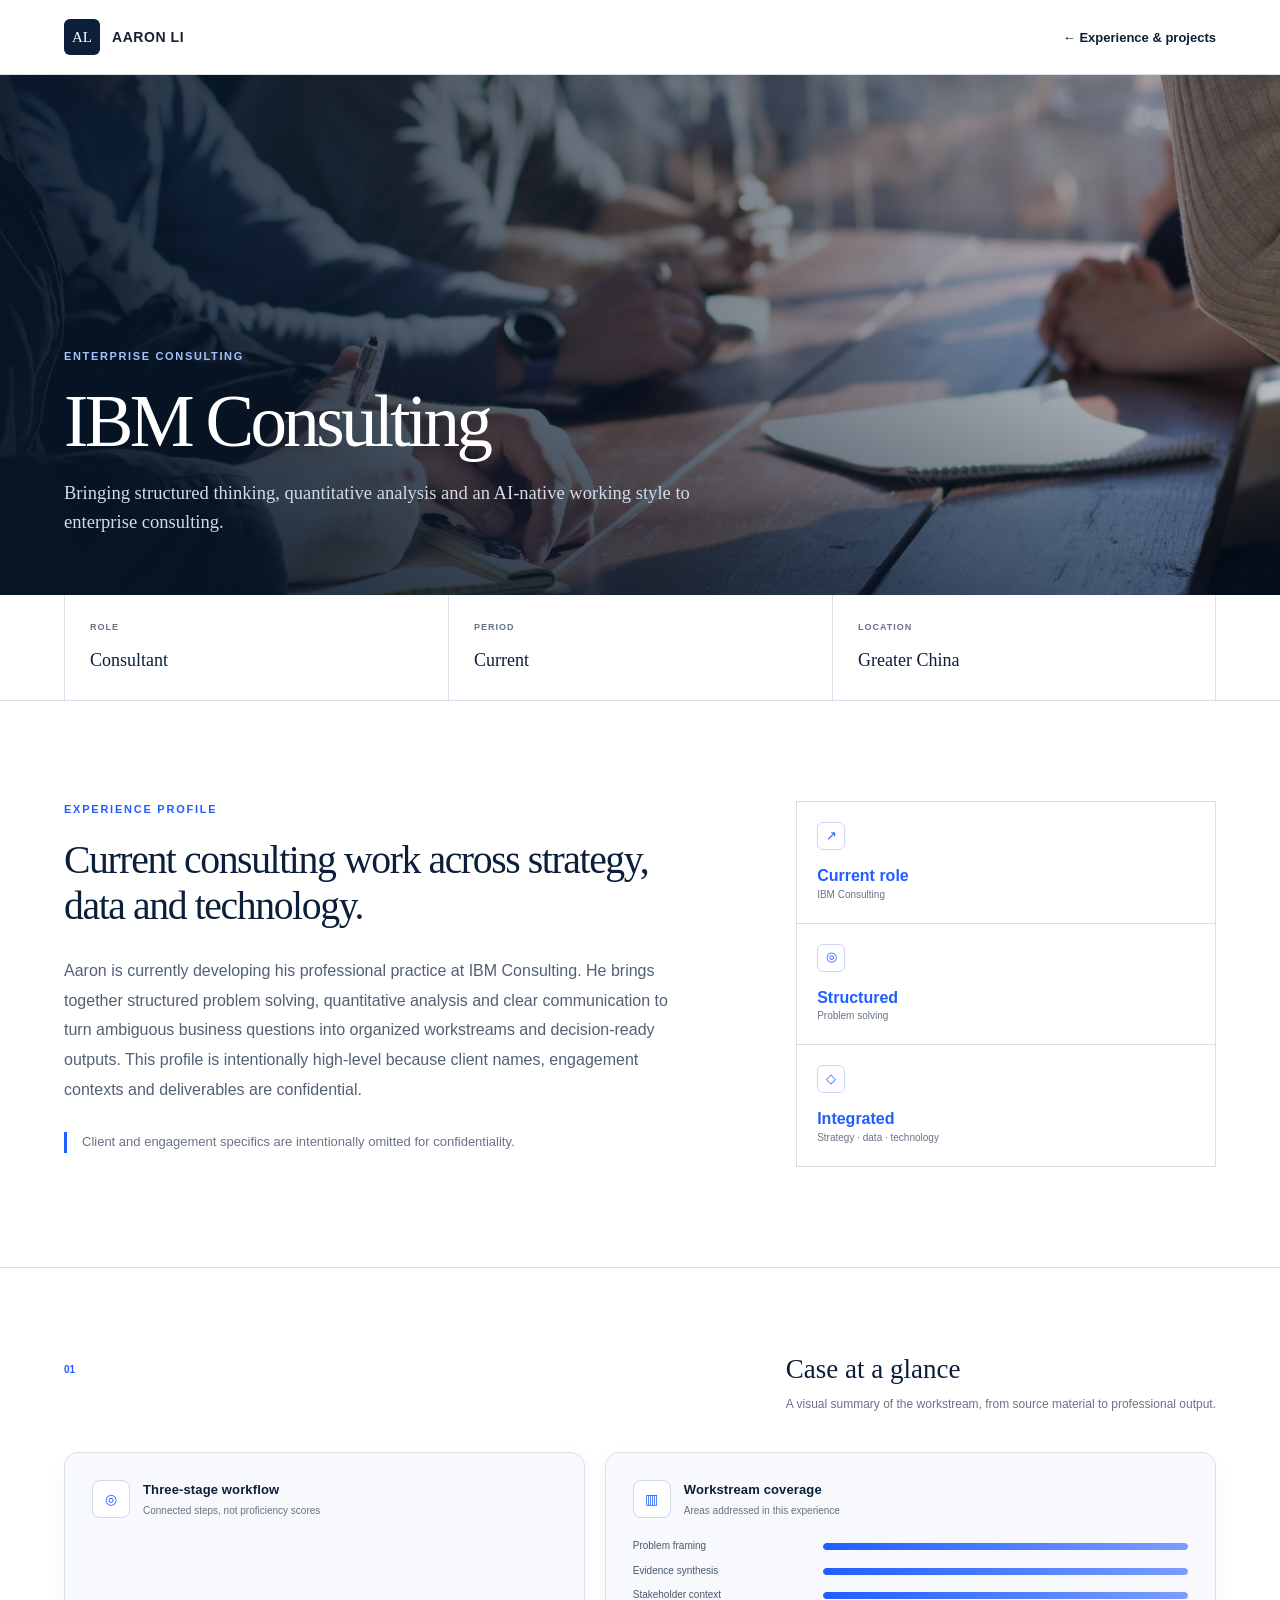
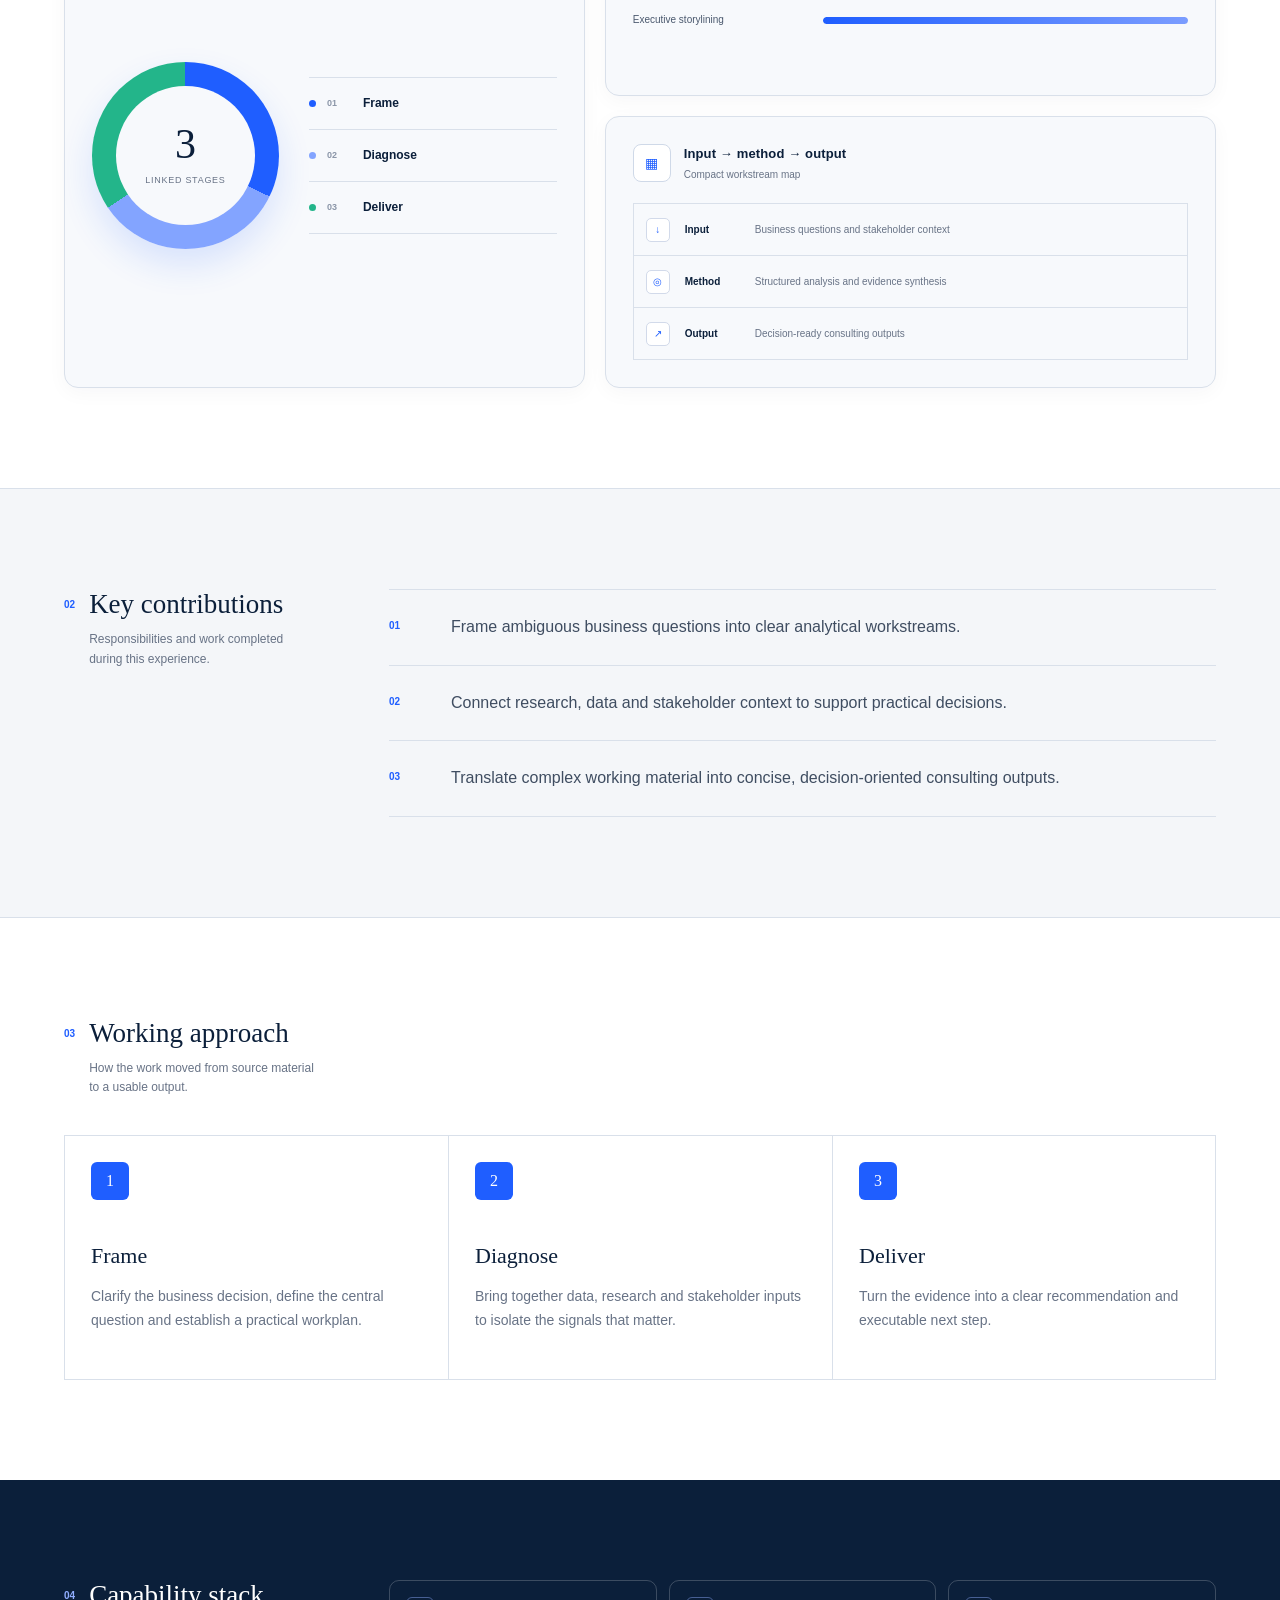
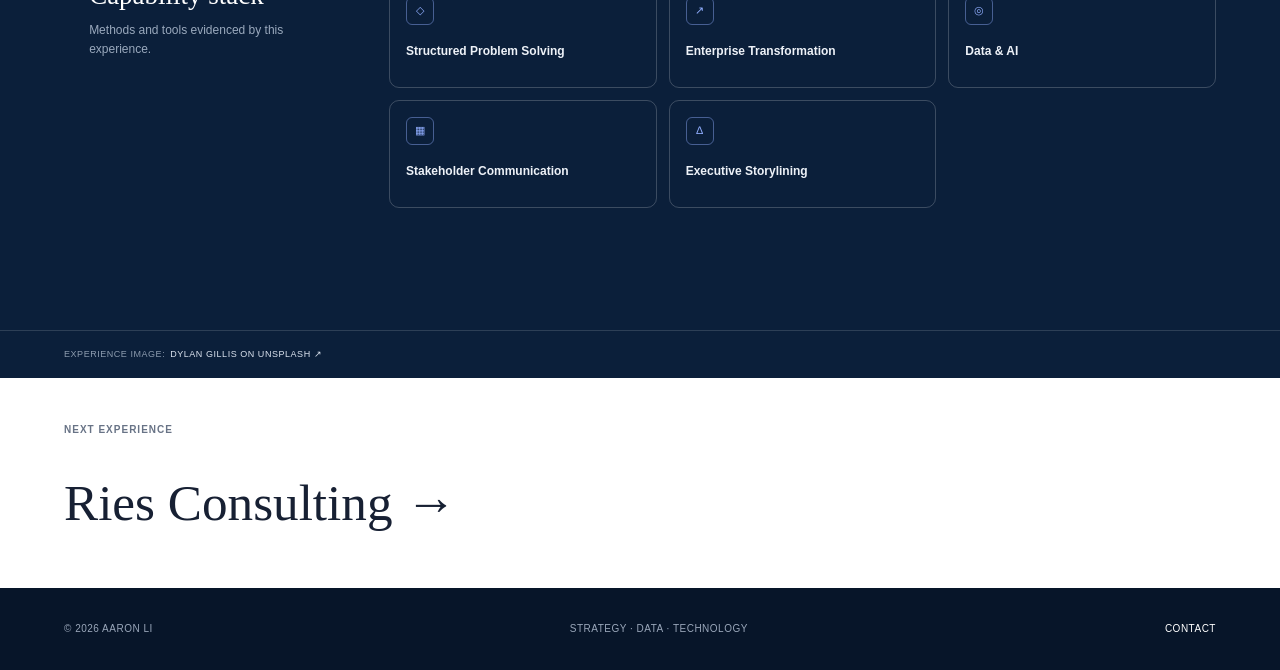
==== commit c8f1ad30: "Add files via upload" ====
--- a/experience.html
+++ b/experience.html
@@ -8,7 +8,7 @@
       content="Detailed professional experience of Aaron Li."
     />
     <title>Experience | Aaron Li</title>
-    <link rel="stylesheet" href="assets/css/style.css?v=20260729-guosen" />
+    <link rel="stylesheet" href="assets/css/style.css?v=20260820-ibm" />
   </head>
   <body data-page="experience">
     <header class="site-header">
@@ -17,9 +17,11 @@
           <span class="brand-mark">AL</span>
           <span class="brand-name">Aaron Li</span>
         </a>
-        <a class="back-link" href="index.html#experience">
-          ← Experience &amp; projects
-        </a>
+        <div class="detail-nav-actions">
+          <a class="back-link" href="index.html#experience">
+            ← Experience &amp; projects
+          </a>
+        </div>
       </div>
     </header>
 
@@ -39,6 +41,6 @@
       </div>
     </footer>
 
-    <script src="assets/js/site.js?v=20260729-guosen" defer></script>
+    <script src="assets/js/site.js?v=20260820-ibm" defer></script>
   </body>
 </html>
